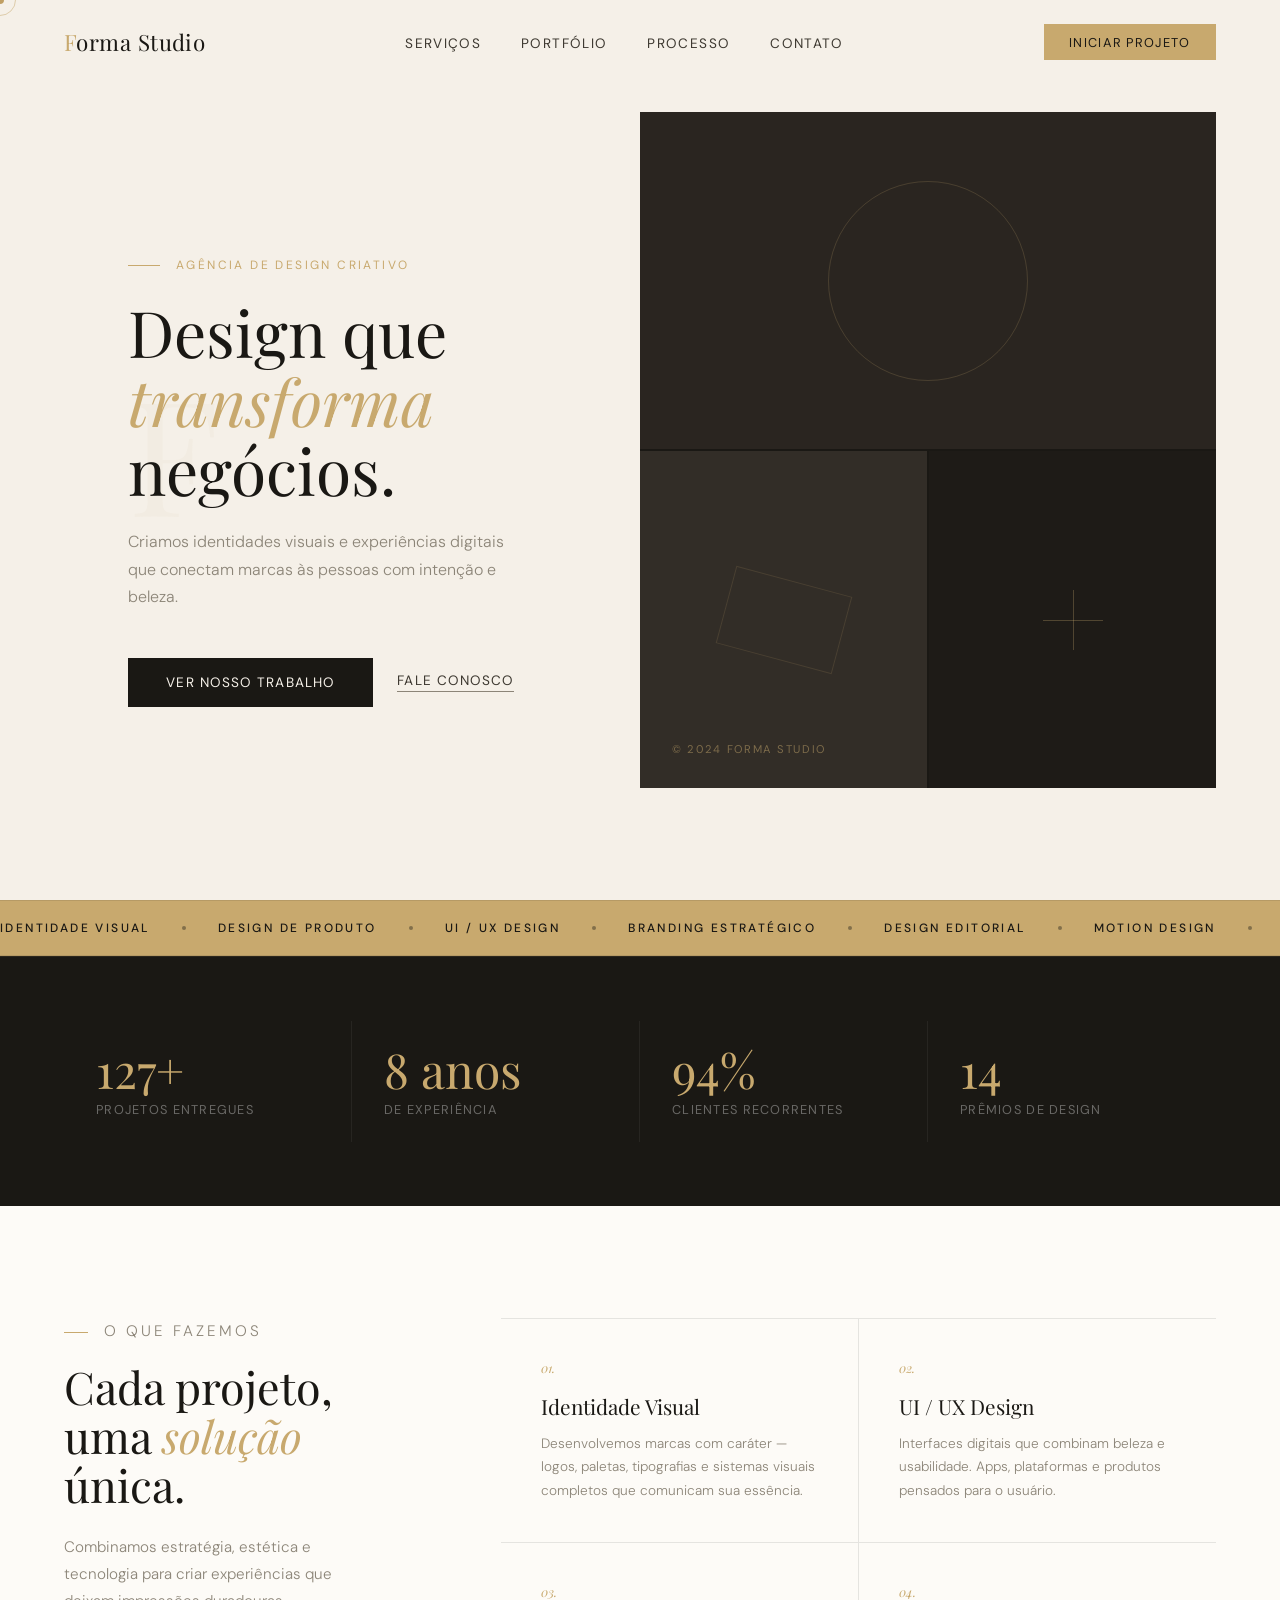
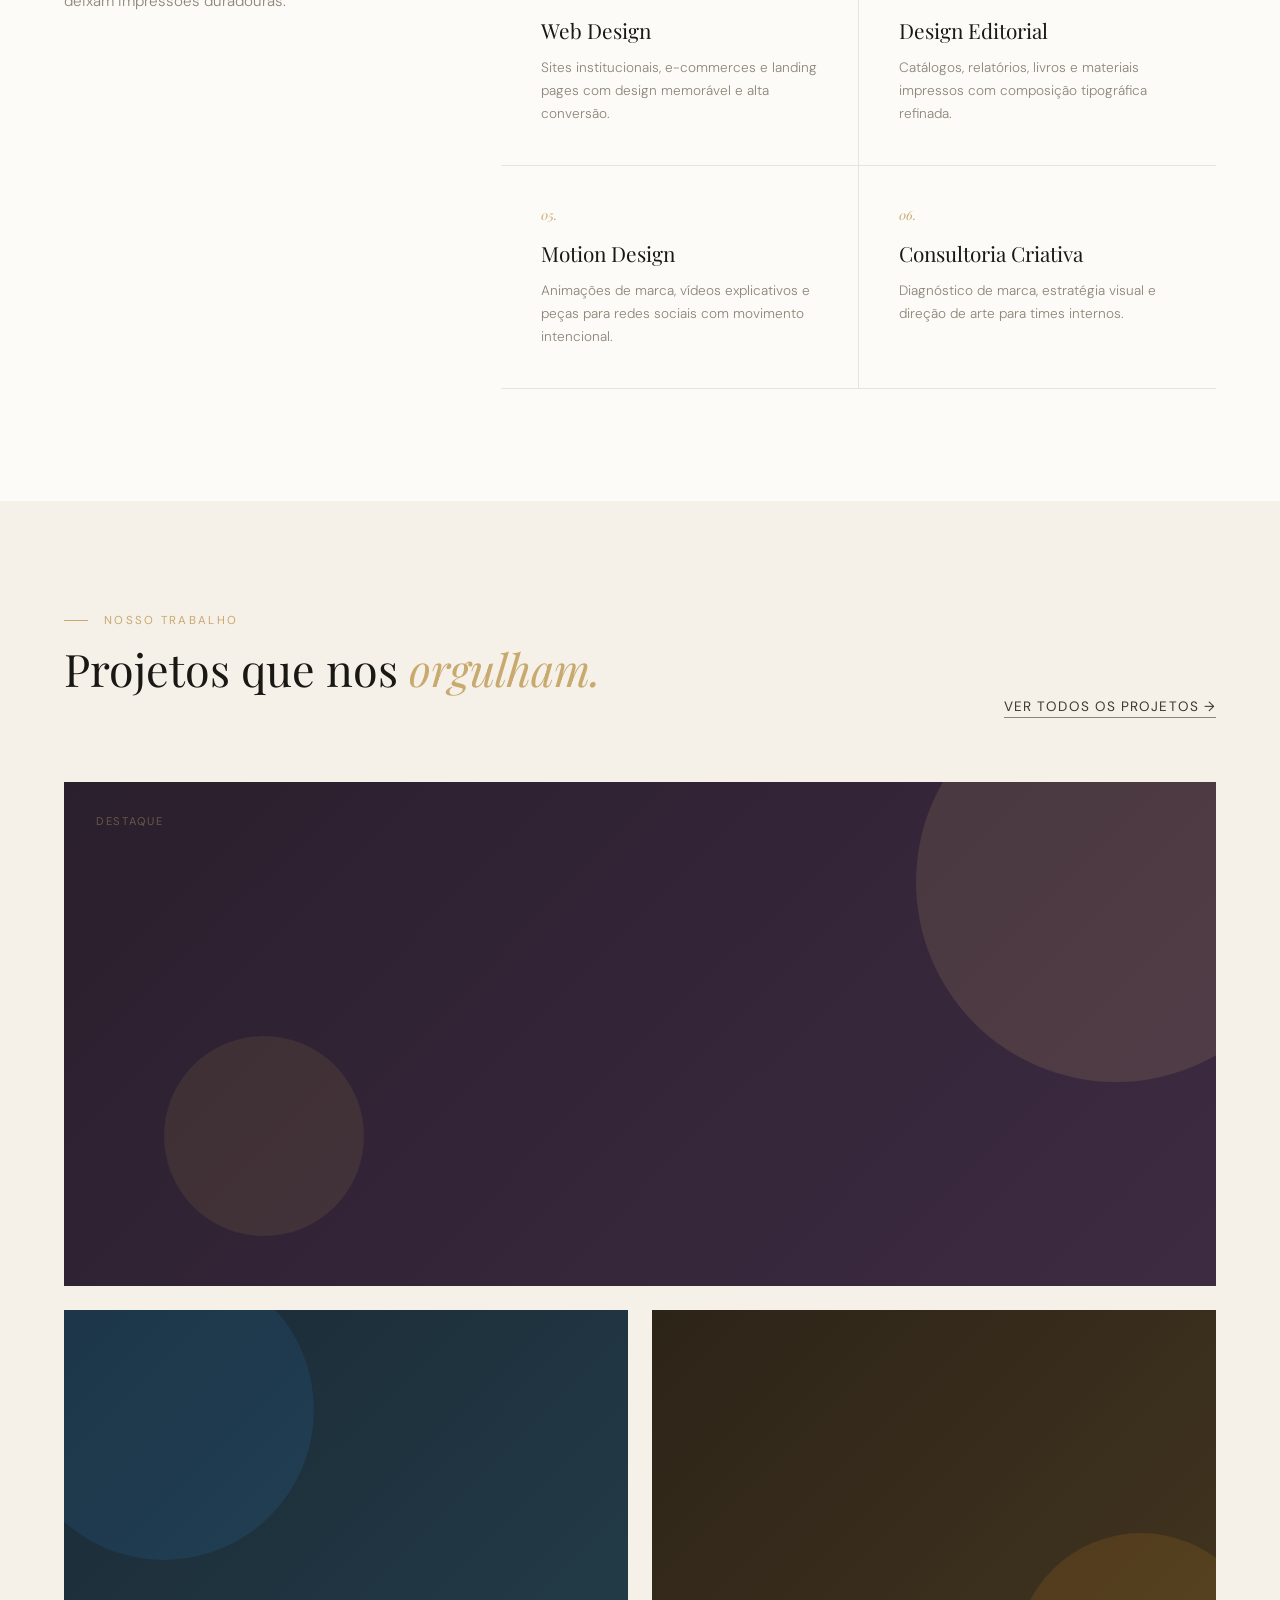
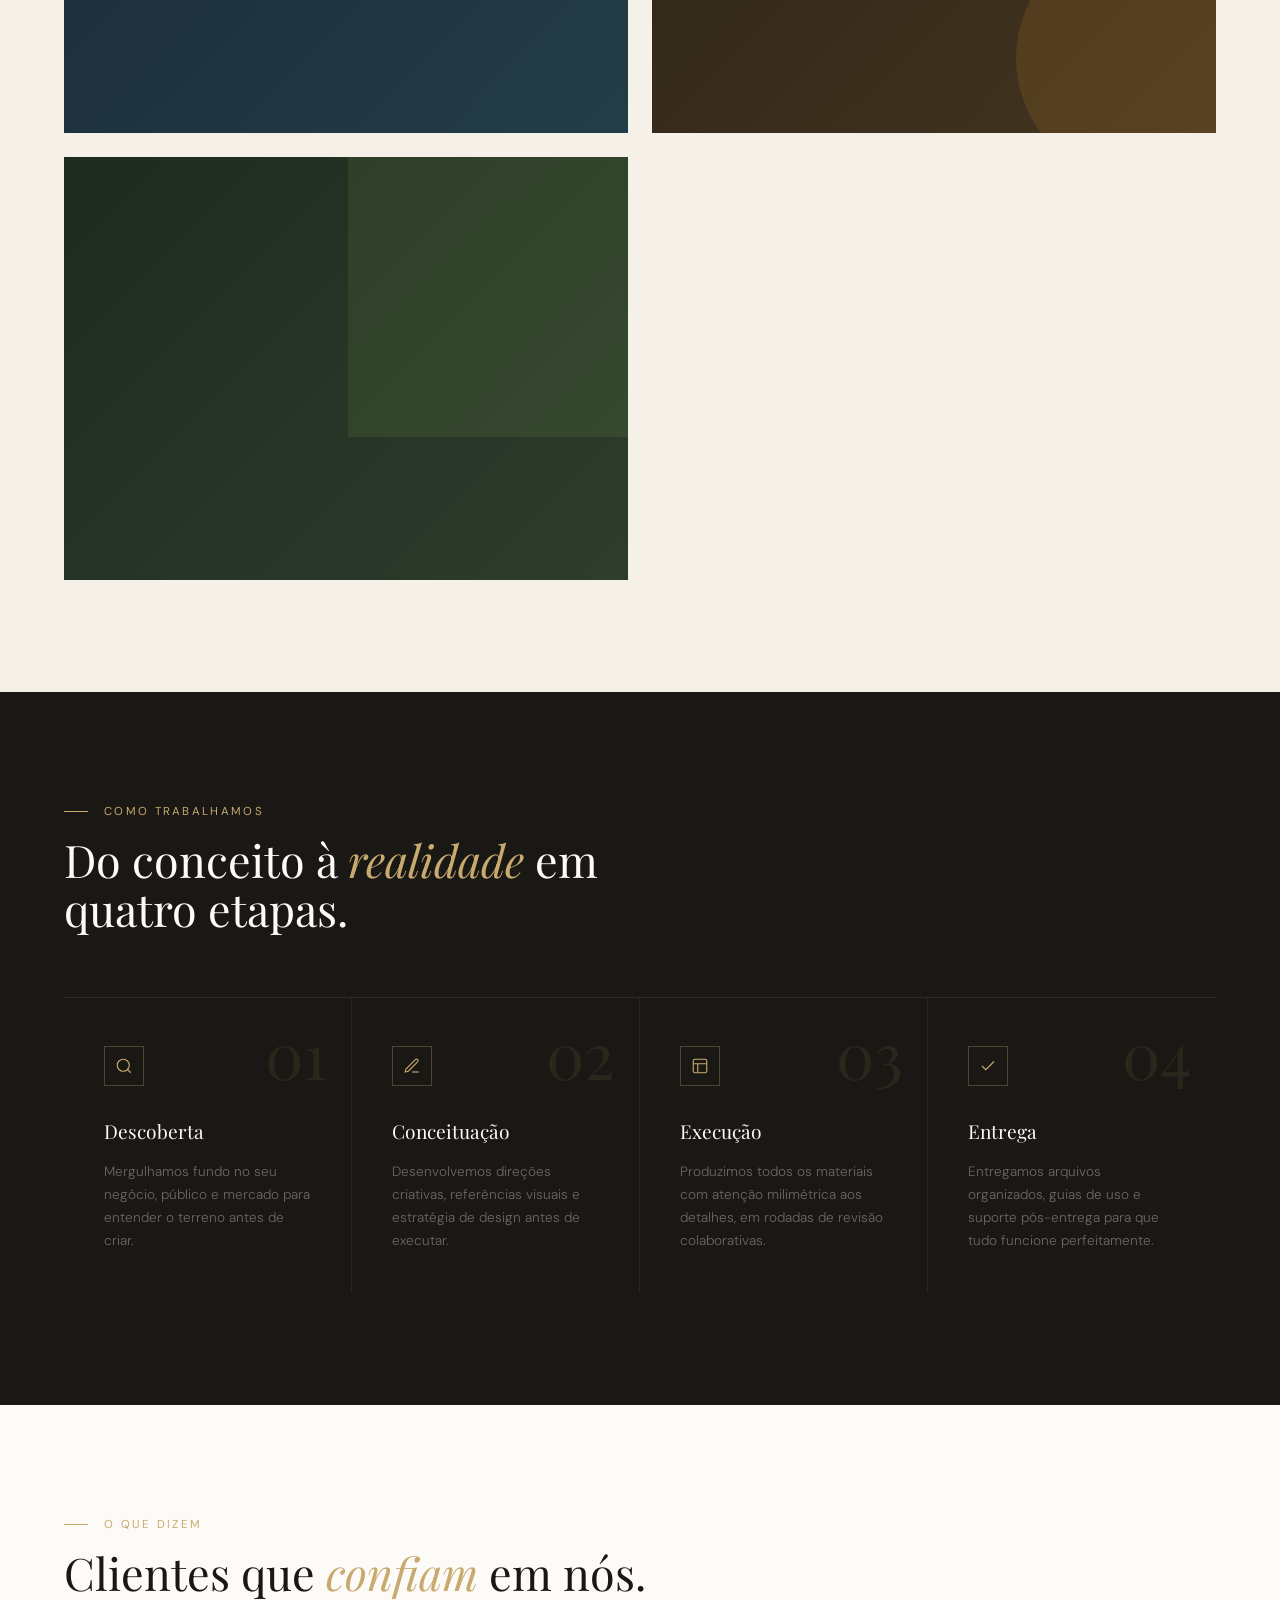
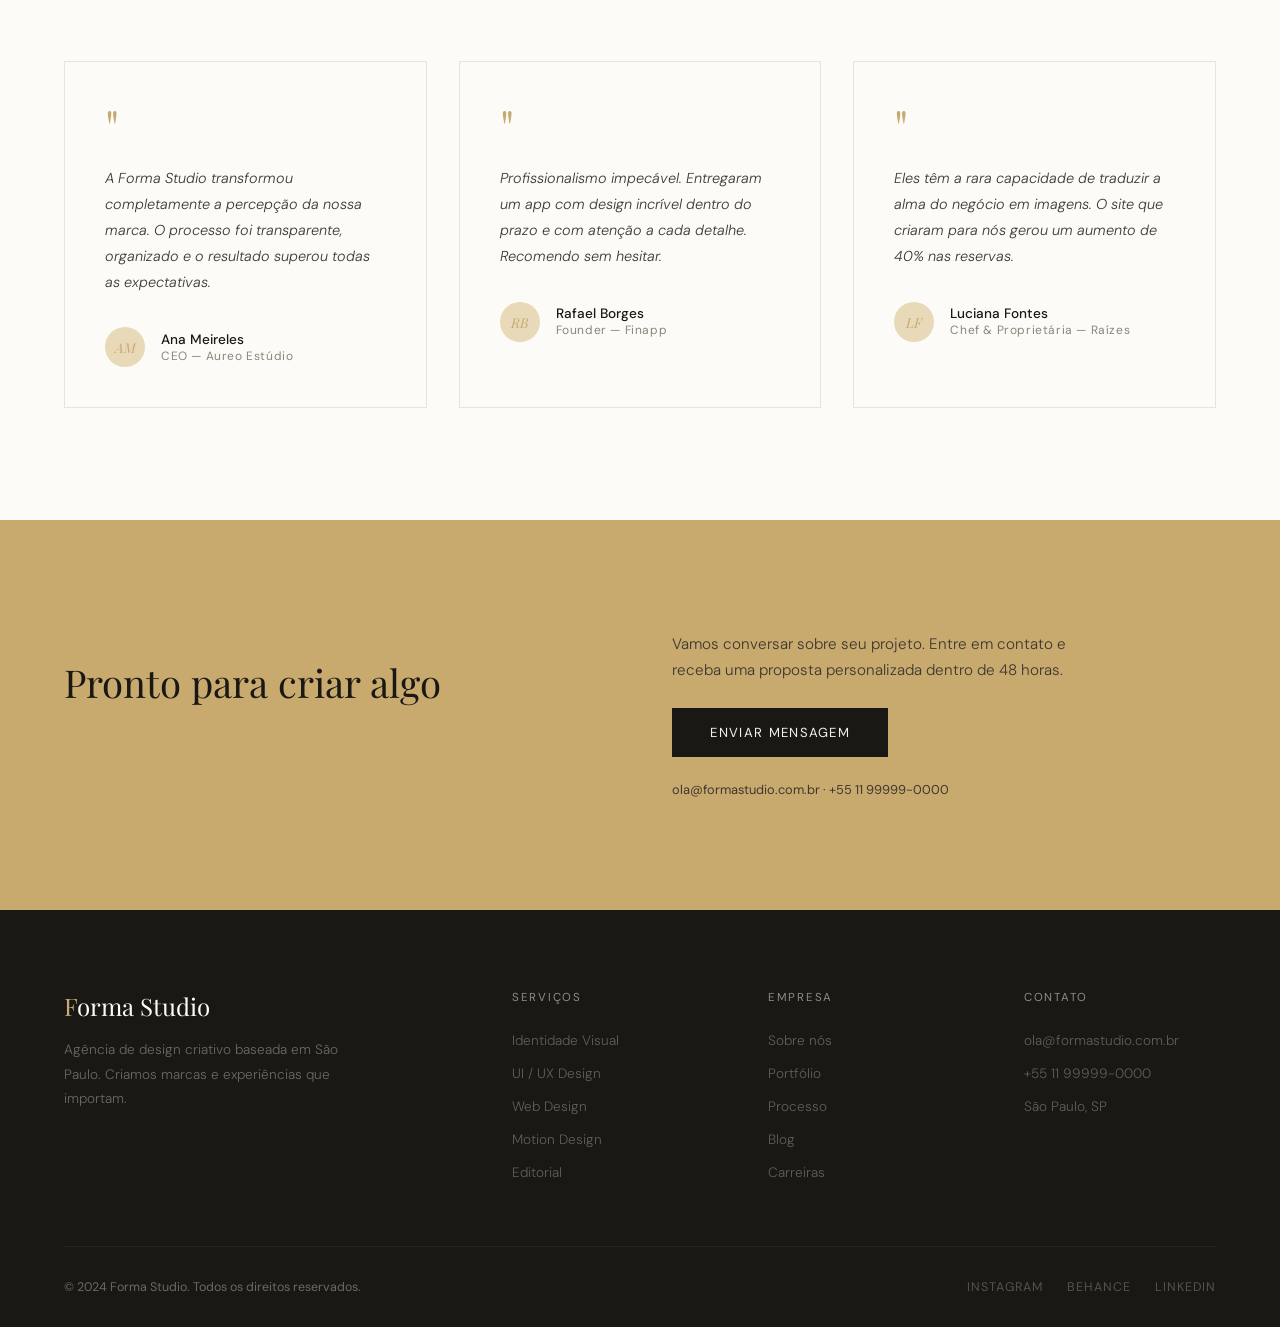
==== index.html @ 7121371d "primeira versao do site" ====
<!DOCTYPE html>
<html lang="pt-BR">
<head>
<meta charset="UTF-8">
<meta name="viewport" content="width=device-width, initial-scale=1.0">
<title>Forma Studio — Design que transforma</title>
<link rel="preconnect" href="https://fonts.googleapis.com">
<link href="https://fonts.googleapis.com/css2?family=Playfair+Display:ital,wght@0,400;0,700;1,400&family=DM+Sans:wght@300;400;500&display=swap" rel="stylesheet">
<style>
  *, *::before, *::after { box-sizing: border-box; margin: 0; padding: 0; }

  :root {
    --cream: #F5F0E8;
    --dark: #1A1814;
    --mid: #3D3830;
    --accent: #C8A96E;
    --accent-light: #E8D9B8;
    --muted: #8C8578;
    --white: #FDFBF7;
    --serif: 'Playfair Display', Georgia, serif;
    --sans: 'DM Sans', system-ui, sans-serif;
  }

  html { scroll-behavior: smooth; }

  body {
    font-family: var(--sans);
    background: var(--cream);
    color: var(--dark);
    overflow-x: hidden;
  }

  /* NAV */
  nav {
    position: fixed; top: 0; left: 0; right: 0; z-index: 100;
    display: flex; align-items: center; justify-content: space-between;
    padding: 1.5rem 4rem;
    mix-blend-mode: normal;
    transition: background 0.4s, padding 0.4s;
  }
  nav.scrolled {
    background: rgba(245, 240, 232, 0.95);
    backdrop-filter: blur(12px);
    padding: 1rem 4rem;
    border-bottom: 1px solid rgba(200, 169, 110, 0.2);
  }
  .nav-logo {
    font-family: var(--serif);
    font-size: 1.4rem;
    color: var(--dark);
    letter-spacing: 0.02em;
    text-decoration: none;
  }
  .nav-logo span { color: var(--accent); }
  .nav-links { display: flex; gap: 2.5rem; list-style: none; }
  .nav-links a {
    font-size: 0.85rem;
    letter-spacing: 0.1em;
    text-transform: uppercase;
    color: var(--mid);
    text-decoration: none;
    transition: color 0.2s;
  }
  .nav-links a:hover { color: var(--accent); }
  .nav-cta {
    font-size: 0.8rem;
    letter-spacing: 0.1em;
    text-transform: uppercase;
    color: var(--dark);
    background: var(--accent);
    padding: 0.6rem 1.6rem;
    text-decoration: none;
    transition: opacity 0.2s;
  }
  .nav-cta:hover { opacity: 0.8; }

  /* HERO */
  .hero {
    min-height: 100vh;
    display: grid;
    grid-template-columns: 1fr 1fr;
    position: relative;
    overflow: hidden;
  }
  .hero-left {
    display: flex;
    flex-direction: column;
    justify-content: center;
    padding: 8rem 4rem 4rem 4rem;
    position: relative;
  }
  .hero-eyebrow {
    font-size: 0.75rem;
    letter-spacing: 0.2em;
    text-transform: uppercase;
    color: var(--accent);
    margin-bottom: 1.5rem;
    display: flex;
    align-items: center;
    gap: 1rem;
  }
  .hero-eyebrow::before {
    content: '';
    display: block;
    width: 2rem;
    height: 1px;
    background: var(--accent);
  }
  h1 {
    font-family: var(--serif);
    font-size: clamp(3rem, 5vw, 5rem);
    line-height: 1.08;
    color: var(--dark);
    margin-bottom: 1.5rem;
    font-weight: 400;
  }
  h1 em {
    font-style: italic;
    color: var(--accent);
  }
  .hero-sub {
    font-size: 1rem;
    color: var(--muted);
    line-height: 1.7;
    max-width: 400px;
    margin-bottom: 3rem;
    font-weight: 300;
  }
  .hero-actions { display: flex; gap: 1.5rem; align-items: center; }
  .btn-primary {
    background: var(--dark);
    color: var(--cream);
    padding: 1rem 2.4rem;
    font-size: 0.85rem;
    letter-spacing: 0.08em;
    text-transform: uppercase;
    text-decoration: none;
    transition: background 0.2s;
    display: inline-block;
  }
  .btn-primary:hover { background: var(--accent); }
  .btn-ghost {
    color: var(--mid);
    font-size: 0.85rem;
    letter-spacing: 0.08em;
    text-transform: uppercase;
    text-decoration: none;
    border-bottom: 1px solid var(--muted);
    padding-bottom: 2px;
    transition: color 0.2s, border-color 0.2s;
  }
  .btn-ghost:hover { color: var(--accent); border-color: var(--accent); }

  .hero-right {
    background: var(--dark);
    position: relative;
    overflow: hidden;
  }
  .hero-image-grid {
    position: absolute; inset: 0;
    display: grid;
    grid-template-rows: 1fr 1fr;
    grid-template-columns: 1fr 1fr;
    gap: 2px;
  }
  .img-cell {
    background: var(--mid);
    position: relative;
    overflow: hidden;
  }
  .img-cell-1 { grid-column: 1 / 3; background: #2A2520; }
  .img-cell-2 { background: #322D27; }
  .img-cell-3 { background: #1E1B17; }
  .img-decor {
    position: absolute;
    inset: 0;
    display: flex;
    align-items: center;
    justify-content: center;
  }
  .circle-decor {
    width: 200px; height: 200px;
    border-radius: 50%;
    border: 1px solid rgba(200, 169, 110, 0.2);
  }
  .rect-decor {
    width: 120px; height: 80px;
    border: 1px solid rgba(200, 169, 110, 0.15);
  }
  .cross-decor {
    width: 60px; height: 60px;
    position: relative;
  }
  .cross-decor::before, .cross-decor::after {
    content: '';
    position: absolute;
    background: rgba(200, 169, 110, 0.3);
  }
  .cross-decor::before { width: 1px; height: 100%; left: 50%; }
  .cross-decor::after { width: 100%; height: 1px; top: 50%; }
  .hero-label {
    position: absolute;
    bottom: 2rem; left: 2rem;
    font-size: 0.7rem;
    letter-spacing: 0.15em;
    text-transform: uppercase;
    color: rgba(200, 169, 110, 0.5);
  }
  .hero-number {
    position: absolute;
    top: 50%;
    left: 4rem;
    transform: translateY(-50%);
    font-family: var(--serif);
    font-size: 10rem;
    color: rgba(200, 169, 110, 0.05);
    pointer-events: none;
    user-select: none;
  }

  /* STATS */
  .stats {
    background: var(--dark);
    padding: 4rem;
    display: grid;
    grid-template-columns: repeat(4, 1fr);
    border-top: 1px solid rgba(200, 169, 110, 0.1);
  }
  .stat {
    padding: 1.5rem 2rem;
    border-right: 1px solid rgba(255,255,255,0.06);
  }
  .stat:last-child { border-right: none; }
  .stat-num {
    font-family: var(--serif);
    font-size: 3rem;
    color: var(--accent);
    font-weight: 400;
    line-height: 1;
    margin-bottom: 0.5rem;
  }
  .stat-label {
    font-size: 0.8rem;
    letter-spacing: 0.1em;
    text-transform: uppercase;
    color: rgba(255,255,255,0.35);
  }

  /* SECTION COMMON */
  section { padding: 7rem 4rem; }
  .section-tag {
    font-size: 0.72rem;
    letter-spacing: 0.2em;
    text-transform: uppercase;
    color: var(--accent);
    margin-bottom: 1rem;
    display: flex;
    align-items: center;
    gap: 1rem;
  }
  .section-tag::before {
    content: '';
    display: block;
    width: 1.5rem;
    height: 1px;
    background: var(--accent);
  }
  h2 {
    font-family: var(--serif);
    font-size: clamp(2.2rem, 3.5vw, 3.5rem);
    line-height: 1.1;
    font-weight: 400;
    color: var(--dark);
    margin-bottom: 1.5rem;
  }
  h2 em { font-style: italic; color: var(--accent); }

  /* SERVICES */
  .services { background: var(--white); }
  .services-layout {
    display: grid;
    grid-template-columns: 1fr 2fr;
    gap: 5rem;
    align-items: start;
  }
  .services-intro p {
    color: var(--muted);
    font-size: 0.95rem;
    line-height: 1.8;
    font-weight: 300;
    max-width: 320px;
  }
  .services-grid {
    display: grid;
    grid-template-columns: 1fr 1fr;
    gap: 0;
  }
  .service-item {
    padding: 2.5rem;
    border-top: 1px solid rgba(26,24,20,0.1);
    border-right: 1px solid rgba(26,24,20,0.1);
    transition: background 0.3s;
    cursor: default;
  }
  .service-item:nth-child(even) { border-right: none; }
  .service-item:nth-last-child(-n+2) { border-bottom: 1px solid rgba(26,24,20,0.1); }
  .service-item:hover { background: var(--cream); }
  .service-num {
    font-family: var(--serif);
    font-size: 0.8rem;
    color: var(--accent);
    margin-bottom: 1rem;
    font-style: italic;
  }
  .service-name {
    font-family: var(--serif);
    font-size: 1.3rem;
    color: var(--dark);
    margin-bottom: 0.75rem;
    font-weight: 400;
  }
  .service-desc {
    font-size: 0.85rem;
    color: var(--muted);
    line-height: 1.7;
    font-weight: 300;
  }

  /* PORTFOLIO */
  .portfolio { background: var(--cream); }
  .portfolio-header {
    display: flex;
    align-items: flex-end;
    justify-content: space-between;
    margin-bottom: 4rem;
  }
  .portfolio-grid {
    display: grid;
    grid-template-columns: 1fr 1fr;
    gap: 1.5rem;
  }
  .project-card {
    background: var(--dark);
    aspect-ratio: 4/3;
    position: relative;
    overflow: hidden;
    cursor: pointer;
  }
  .project-card:first-child {
    grid-column: 1 / 3;
    aspect-ratio: 16/7;
  }
  .project-bg {
    position: absolute; inset: 0;
    transition: transform 0.6s ease;
  }
  .project-card:hover .project-bg { transform: scale(1.04); }
  .bg-1 { background: linear-gradient(135deg, #2A1F2D, #3D2B42); }
  .bg-2 { background: linear-gradient(135deg, #1A2A35, #243D4A); }
  .bg-3 { background: linear-gradient(135deg, #2D2418, #433520); }
  .bg-4 { background: linear-gradient(135deg, #1F2A1F, #2E3D2E); }

  .bg-shape {
    position: absolute;
    border-radius: 50%;
    opacity: 0.15;
  }
  .project-info {
    position: absolute;
    bottom: 0; left: 0; right: 0;
    padding: 2rem;
    background: linear-gradient(transparent, rgba(0,0,0,0.7));
    transform: translateY(20px);
    opacity: 0;
    transition: transform 0.4s, opacity 0.4s;
  }
  .project-card:hover .project-info {
    transform: translateY(0);
    opacity: 1;
  }
  .project-cat {
    font-size: 0.7rem;
    letter-spacing: 0.15em;
    text-transform: uppercase;
    color: var(--accent);
    margin-bottom: 0.4rem;
  }
  .project-title {
    font-family: var(--serif);
    font-size: 1.4rem;
    color: var(--white);
    font-weight: 400;
  }
  .project-always-visible {
    position: absolute;
    top: 2rem; left: 2rem;
    font-size: 0.7rem;
    letter-spacing: 0.15em;
    text-transform: uppercase;
    color: rgba(200, 169, 110, 0.4);
  }

  /* PROCESS */
  .process { background: var(--dark); }
  .process h2 { color: var(--white); }
  .process-steps {
    display: grid;
    grid-template-columns: repeat(4, 1fr);
    gap: 0;
    margin-top: 4rem;
    border-top: 1px solid rgba(255,255,255,0.08);
  }
  .step {
    padding: 3rem 2.5rem 2.5rem;
    border-right: 1px solid rgba(255,255,255,0.06);
    position: relative;
  }
  .step:last-child { border-right: none; }
  .step-num {
    font-family: var(--serif);
    font-size: 4rem;
    color: rgba(200, 169, 110, 0.1);
    position: absolute;
    top: 1.5rem; right: 1.5rem;
    line-height: 1;
  }
  .step-title {
    font-family: var(--serif);
    font-size: 1.2rem;
    color: var(--white);
    margin-bottom: 1rem;
    font-weight: 400;
  }
  .step-desc {
    font-size: 0.85rem;
    color: rgba(255,255,255,0.35);
    line-height: 1.7;
    font-weight: 300;
  }
  .step-icon {
    width: 40px;
    height: 40px;
    border: 1px solid rgba(200, 169, 110, 0.3);
    margin-bottom: 2rem;
    display: flex;
    align-items: center;
    justify-content: center;
  }
  .step-icon svg { width: 18px; height: 18px; stroke: var(--accent); fill: none; stroke-width: 1.5; }

  /* TESTIMONIALS */
  .testimonials { background: var(--white); }
  .testimonials-grid {
    display: grid;
    grid-template-columns: repeat(3, 1fr);
    gap: 2rem;
    margin-top: 4rem;
  }
  .testimonial {
    padding: 2.5rem;
    border: 1px solid rgba(26,24,20,0.1);
    position: relative;
  }
  .testimonial-quote {
    font-family: var(--serif);
    font-size: 3rem;
    color: var(--accent);
    line-height: 1;
    margin-bottom: 1rem;
  }
  .testimonial-text {
    font-size: 0.9rem;
    color: var(--mid);
    line-height: 1.8;
    font-weight: 300;
    margin-bottom: 2rem;
    font-style: italic;
  }
  .testimonial-author {
    display: flex;
    align-items: center;
    gap: 1rem;
  }
  .author-avatar {
    width: 40px;
    height: 40px;
    border-radius: 50%;
    background: var(--accent-light);
    display: flex;
    align-items: center;
    justify-content: center;
    font-family: var(--serif);
    font-size: 0.85rem;
    color: var(--accent);
    font-style: italic;
  }
  .author-name {
    font-size: 0.85rem;
    font-weight: 500;
    color: var(--dark);
  }
  .author-role {
    font-size: 0.75rem;
    color: var(--muted);
    letter-spacing: 0.05em;
  }

  /* CTA */
  .cta-section {
    background: var(--accent);
    padding: 7rem 4rem;
    display: grid;
    grid-template-columns: 1fr 1fr;
    align-items: center;
    gap: 4rem;
  }
  .cta-section h2 {
    color: var(--dark);
    font-size: clamp(2rem, 3vw, 3rem);
  }
  .cta-right { display: flex; flex-direction: column; align-items: flex-start; gap: 1.5rem; }
  .cta-right p {
    font-size: 0.95rem;
    color: var(--mid);
    line-height: 1.7;
    font-weight: 300;
    max-width: 420px;
  }
  .btn-dark {
    background: var(--dark);
    color: var(--cream);
    padding: 1rem 2.4rem;
    font-size: 0.82rem;
    letter-spacing: 0.1em;
    text-transform: uppercase;
    text-decoration: none;
    transition: opacity 0.2s;
  }
  .btn-dark:hover { opacity: 0.8; }

  /* FOOTER */
  footer {
    background: var(--dark);
    padding: 5rem 4rem 2rem;
    color: rgba(255,255,255,0.35);
  }
  .footer-top {
    display: grid;
    grid-template-columns: 2fr 1fr 1fr 1fr;
    gap: 4rem;
    padding-bottom: 4rem;
    border-bottom: 1px solid rgba(255,255,255,0.06);
    margin-bottom: 2rem;
  }
  .footer-brand-name {
    font-family: var(--serif);
    font-size: 1.5rem;
    color: var(--white);
    margin-bottom: 1rem;
  }
  .footer-brand-name span { color: var(--accent); }
  .footer-desc {
    font-size: 0.85rem;
    line-height: 1.8;
    font-weight: 300;
    max-width: 300px;
  }
  .footer-col h4 {
    font-size: 0.72rem;
    letter-spacing: 0.15em;
    text-transform: uppercase;
    color: rgba(255,255,255,0.5);
    margin-bottom: 1.5rem;
    font-weight: 400;
  }
  .footer-col ul { list-style: none; display: flex; flex-direction: column; gap: 0.75rem; }
  .footer-col ul a {
    font-size: 0.85rem;
    color: rgba(255,255,255,0.3);
    text-decoration: none;
    transition: color 0.2s;
    font-weight: 300;
  }
  .footer-col ul a:hover { color: var(--accent); }
  .footer-bottom {
    display: flex;
    justify-content: space-between;
    align-items: center;
    font-size: 0.78rem;
  }
  .footer-socials { display: flex; gap: 1.5rem; }
  .footer-socials a {
    font-size: 0.78rem;
    color: rgba(255,255,255,0.25);
    text-decoration: none;
    letter-spacing: 0.08em;
    text-transform: uppercase;
    transition: color 0.2s;
  }
  .footer-socials a:hover { color: var(--accent); }

  /* ANIMATIONS */
  @keyframes fadeUp {
    from { opacity: 0; transform: translateY(30px); }
    to { opacity: 1; transform: translateY(0); }
  }
  .fade-up { opacity: 0; animation: fadeUp 0.8s ease forwards; }
  .delay-1 { animation-delay: 0.15s; }
  .delay-2 { animation-delay: 0.3s; }
  .delay-3 { animation-delay: 0.45s; }
  .delay-4 { animation-delay: 0.6s; }

  .reveal {
    opacity: 0;
    transform: translateY(20px);
    transition: opacity 0.6s ease, transform 0.6s ease;
  }
  .reveal.visible { opacity: 1; transform: translateY(0); }

  /* CURSOR */
  .cursor {
    position: fixed;
    width: 8px; height: 8px;
    background: var(--accent);
    border-radius: 50%;
    pointer-events: none;
    z-index: 9999;
    transition: transform 0.2s;
    mix-blend-mode: multiply;
  }
  .cursor-ring {
    position: fixed;
    width: 32px; height: 32px;
    border: 1px solid var(--accent);
    border-radius: 50%;
    pointer-events: none;
    z-index: 9998;
    transition: transform 0.15s, width 0.3s, height 0.3s, opacity 0.3s;
    opacity: 0.5;
  }

  /* HORIZONTAL MARQUEE */
  .marquee-wrap {
    overflow: hidden;
    background: var(--accent);
    padding: 1.2rem 0;
    border-top: 1px solid rgba(26,24,20,0.1);
    border-bottom: 1px solid rgba(26,24,20,0.1);
  }
  .marquee-track {
    display: flex;
    white-space: nowrap;
    animation: marquee 18s linear infinite;
  }
  .marquee-item {
    display: inline-flex;
    align-items: center;
    gap: 2rem;
    padding-right: 2rem;
    font-size: 0.75rem;
    letter-spacing: 0.2em;
    text-transform: uppercase;
    color: var(--dark);
    font-weight: 500;
  }
  .marquee-dot {
    width: 4px; height: 4px;
    border-radius: 50%;
    background: var(--dark);
    opacity: 0.4;
    flex-shrink: 0;
  }
  @keyframes marquee {
    from { transform: translateX(0); }
    to { transform: translateX(-50%); }
  }

  /* MOBILE */
  @media (max-width: 900px) {
    nav { padding: 1.2rem 2rem; }
    nav.scrolled { padding: 0.8rem 2rem; }
    .nav-links, .nav-cta { display: none; }
    .hero { grid-template-columns: 1fr; min-height: auto; }
    .hero-left { padding: 8rem 2rem 3rem; }
    .hero-right { height: 40vw; min-height: 200px; }
    .hero-number { display: none; }
    .stats { grid-template-columns: 1fr 1fr; padding: 2rem; }
    .stat { border-right: none; border-bottom: 1px solid rgba(255,255,255,0.06); padding: 1.5rem 1rem; }
    section { padding: 4rem 2rem; }
    .services-layout { grid-template-columns: 1fr; gap: 2rem; }
    .services-grid { grid-template-columns: 1fr; }
    .service-item { border-right: none !important; }
    .portfolio-grid { grid-template-columns: 1fr; }
    .project-card:first-child { grid-column: auto; aspect-ratio: 4/3; }
    .process-steps { grid-template-columns: 1fr; }
    .step { border-right: none; border-bottom: 1px solid rgba(255,255,255,0.06); }
    .testimonials-grid { grid-template-columns: 1fr; }
    .cta-section { grid-template-columns: 1fr; }
    .footer-top { grid-template-columns: 1fr 1fr; }
    .footer-bottom { flex-direction: column; gap: 1rem; text-align: center; }
    .portfolio-header { flex-direction: column; align-items: flex-start; gap: 1rem; }
  }
</style>
</head>
<body>

<div class="cursor" id="cursor"></div>
<div class="cursor-ring" id="cursorRing"></div>

<!-- NAV -->
<nav id="navbar">
  <a class="nav-logo" href="#"><span>F</span>orma Studio</a>
  <ul class="nav-links">
    <li><a href="#servicos">Serviços</a></li>
    <li><a href="#portfolio">Portfólio</a></li>
    <li><a href="#processo">Processo</a></li>
    <li><a href="#contato">Contato</a></li>
  </ul>
  <a href="#contato" class="nav-cta">Iniciar projeto</a>
</nav>

<!-- HERO -->
<section class="hero">
  <div class="hero-left">
    <div class="hero-number">F</div>
    <p class="hero-eyebrow fade-up">Agência de Design Criativo</p>
    <h1 class="fade-up delay-1">Design que<br><em>transforma</em><br>negócios.</h1>
    <p class="hero-sub fade-up delay-2">Criamos identidades visuais e experiências digitais que conectam marcas às pessoas com intenção e beleza.</p>
    <div class="hero-actions fade-up delay-3">
      <a href="#portfolio" class="btn-primary">Ver nosso trabalho</a>
      <a href="#contato" class="btn-ghost">Fale conosco</a>
    </div>
  </div>
  <div class="hero-right">
    <div class="hero-image-grid">
      <div class="img-cell img-cell-1">
        <div class="img-decor">
          <div class="circle-decor"></div>
        </div>
      </div>
      <div class="img-cell img-cell-2">
        <div class="img-decor">
          <div class="rect-decor" style="transform: rotate(15deg);"></div>
        </div>
      </div>
      <div class="img-cell img-cell-3">
        <div class="img-decor">
          <div class="cross-decor"></div>
        </div>
      </div>
    </div>
    <span class="hero-label">© 2024 Forma Studio</span>
  </div>
</section>

<!-- MARQUEE -->
<div class="marquee-wrap">
  <div class="marquee-track">
    <span class="marquee-item">Identidade Visual<span class="marquee-dot"></span></span>
    <span class="marquee-item">Design de Produto<span class="marquee-dot"></span></span>
    <span class="marquee-item">UI / UX Design<span class="marquee-dot"></span></span>
    <span class="marquee-item">Branding Estratégico<span class="marquee-dot"></span></span>
    <span class="marquee-item">Design Editorial<span class="marquee-dot"></span></span>
    <span class="marquee-item">Motion Design<span class="marquee-dot"></span></span>
    <span class="marquee-item">Identidade Visual<span class="marquee-dot"></span></span>
    <span class="marquee-item">Design de Produto<span class="marquee-dot"></span></span>
    <span class="marquee-item">UI / UX Design<span class="marquee-dot"></span></span>
    <span class="marquee-item">Branding Estratégico<span class="marquee-dot"></span></span>
    <span class="marquee-item">Design Editorial<span class="marquee-dot"></span></span>
    <span class="marquee-item">Motion Design<span class="marquee-dot"></span></span>
  </div>
</div>

<!-- STATS -->
<div class="stats">
  <div class="stat reveal">
    <div class="stat-num">127+</div>
    <div class="stat-label">Projetos entregues</div>
  </div>
  <div class="stat reveal">
    <div class="stat-num">8 anos</div>
    <div class="stat-label">De experiência</div>
  </div>
  <div class="stat reveal">
    <div class="stat-num">94%</div>
    <div class="stat-label">Clientes recorrentes</div>
  </div>
  <div class="stat reveal">
    <div class="stat-num">14</div>
    <div class="stat-label">Prêmios de design</div>
  </div>
</div>

<!-- SERVICES -->
<section class="services" id="servicos">
  <div class="services-layout">
    <div class="services-intro">
      <p class="section-tag reveal">O que fazemos</p>
      <h2 class="reveal">Cada projeto, uma <em>solução</em> única.</h2>
      <p class="reveal" style="margin-top:1rem;">Combinamos estratégia, estética e tecnologia para criar experiências que deixam impressões duradouras.</p>
    </div>
    <div class="services-grid">
      <div class="service-item reveal">
        <div class="service-num">01.</div>
        <div class="service-name">Identidade Visual</div>
        <div class="service-desc">Desenvolvemos marcas com caráter — logos, paletas, tipografias e sistemas visuais completos que comunicam sua essência.</div>
      </div>
      <div class="service-item reveal">
        <div class="service-num">02.</div>
        <div class="service-name">UI / UX Design</div>
        <div class="service-desc">Interfaces digitais que combinam beleza e usabilidade. Apps, plataformas e produtos pensados para o usuário.</div>
      </div>
      <div class="service-item reveal">
        <div class="service-num">03.</div>
        <div class="service-name">Web Design</div>
        <div class="service-desc">Sites institucionais, e-commerces e landing pages com design memorável e alta conversão.</div>
      </div>
      <div class="service-item reveal">
        <div class="service-num">04.</div>
        <div class="service-name">Design Editorial</div>
        <div class="service-desc">Catálogos, relatórios, livros e materiais impressos com composição tipográfica refinada.</div>
      </div>
      <div class="service-item reveal">
        <div class="service-num">05.</div>
        <div class="service-name">Motion Design</div>
        <div class="service-desc">Animações de marca, vídeos explicativos e peças para redes sociais com movimento intencional.</div>
      </div>
      <div class="service-item reveal">
        <div class="service-num">06.</div>
        <div class="service-name">Consultoria Criativa</div>
        <div class="service-desc">Diagnóstico de marca, estratégia visual e direção de arte para times internos.</div>
      </div>
    </div>
  </div>
</section>

<!-- PORTFOLIO -->
<section class="portfolio" id="portfolio">
  <div class="portfolio-header">
    <div>
      <p class="section-tag reveal">Nosso trabalho</p>
      <h2 class="reveal">Projetos que nos <em>orgulham.</em></h2>
    </div>
    <a href="#contato" class="btn-ghost reveal">Ver todos os projetos →</a>
  </div>
  <div class="portfolio-grid">
    <div class="project-card reveal">
      <div class="project-bg bg-1">
        <div class="bg-shape" style="width:400px;height:400px;background:#C8A96E;top:-100px;right:-100px;"></div>
        <div class="bg-shape" style="width:200px;height:200px;background:#9B7D4A;bottom:50px;left:100px;"></div>
      </div>
      <span class="project-always-visible">Destaque</span>
      <div class="project-info">
        <div class="project-cat">Identidade Visual</div>
        <div class="project-title">Aureo Estúdio de Arte</div>
      </div>
    </div>
    <div class="project-card reveal">
      <div class="project-bg bg-2">
        <div class="bg-shape" style="width:300px;height:300px;background:#378ADD;top:-50px;left:-50px;opacity:0.12;"></div>
      </div>
      <div class="project-info">
        <div class="project-cat">UI / UX Design</div>
        <div class="project-title">Finapp — Finanças Pessoais</div>
      </div>
    </div>
    <div class="project-card reveal">
      <div class="project-bg bg-3">
        <div class="bg-shape" style="width:250px;height:250px;background:#EF9F27;bottom:-50px;right:-50px;opacity:0.12;"></div>
      </div>
      <div class="project-info">
        <div class="project-cat">Web Design</div>
        <div class="project-title">Raízes — Gastronomia Autoral</div>
      </div>
    </div>
    <div class="project-card reveal">
      <div class="project-bg bg-4">
        <div class="bg-shape" style="width:280px;height:280px;background:#97C459;top:0;right:0;opacity:0.1;border-radius: 0;"></div>
      </div>
      <div class="project-info">
        <div class="project-cat">Branding + Embalagem</div>
        <div class="project-title">Serra Verde — Cosméticos</div>
      </div>
    </div>
  </div>
</section>

<!-- PROCESS -->
<section class="process" id="processo">
  <div style="max-width: 600px;">
    <p class="section-tag" style="color: var(--accent);">Como trabalhamos</p>
    <h2>Do conceito à <em>realidade</em> em quatro etapas.</h2>
  </div>
  <div class="process-steps">
    <div class="step reveal">
      <div class="step-num">01</div>
      <div class="step-icon">
        <svg viewBox="0 0 24 24"><circle cx="11" cy="11" r="8"/><path d="m21 21-4.35-4.35"/></svg>
      </div>
      <div class="step-title">Descoberta</div>
      <div class="step-desc">Mergulhamos fundo no seu negócio, público e mercado para entender o terreno antes de criar.</div>
    </div>
    <div class="step reveal">
      <div class="step-num">02</div>
      <div class="step-icon">
        <svg viewBox="0 0 24 24"><path d="M12 20h9"/><path d="M16.5 3.5a2.121 2.121 0 0 1 3 3L7 19l-4 1 1-4L16.5 3.5z"/></svg>
      </div>
      <div class="step-title">Conceituação</div>
      <div class="step-desc">Desenvolvemos direções criativas, referências visuais e estratégia de design antes de executar.</div>
    </div>
    <div class="step reveal">
      <div class="step-num">03</div>
      <div class="step-icon">
        <svg viewBox="0 0 24 24"><rect x="3" y="3" width="18" height="18" rx="2"/><path d="M3 9h18M9 21V9"/></svg>
      </div>
      <div class="step-title">Execução</div>
      <div class="step-desc">Produzimos todos os materiais com atenção milimétrica aos detalhes, em rodadas de revisão colaborativas.</div>
    </div>
    <div class="step reveal">
      <div class="step-num">04</div>
      <div class="step-icon">
        <svg viewBox="0 0 24 24"><polyline points="20 6 9 17 4 12"/></svg>
      </div>
      <div class="step-title">Entrega</div>
      <div class="step-desc">Entregamos arquivos organizados, guias de uso e suporte pós-entrega para que tudo funcione perfeitamente.</div>
    </div>
  </div>
</section>

<!-- TESTIMONIALS -->
<section class="testimonials">
  <p class="section-tag reveal">O que dizem</p>
  <h2 class="reveal">Clientes que <em>confiam</em> em nós.</h2>
  <div class="testimonials-grid">
    <div class="testimonial reveal">
      <div class="testimonial-quote">"</div>
      <p class="testimonial-text">A Forma Studio transformou completamente a percepção da nossa marca. O processo foi transparente, organizado e o resultado superou todas as expectativas.</p>
      <div class="testimonial-author">
        <div class="author-avatar">AM</div>
        <div>
          <div class="author-name">Ana Meireles</div>
          <div class="author-role">CEO — Aureo Estúdio</div>
        </div>
      </div>
    </div>
    <div class="testimonial reveal">
      <div class="testimonial-quote">"</div>
      <p class="testimonial-text">Profissionalismo impecável. Entregaram um app com design incrível dentro do prazo e com atenção a cada detalhe. Recomendo sem hesitar.</p>
      <div class="testimonial-author">
        <div class="author-avatar">RB</div>
        <div>
          <div class="author-name">Rafael Borges</div>
          <div class="author-role">Founder — Finapp</div>
        </div>
      </div>
    </div>
    <div class="testimonial reveal">
      <div class="testimonial-quote">"</div>
      <p class="testimonial-text">Eles têm a rara capacidade de traduzir a alma do negócio em imagens. O site que criaram para nós gerou um aumento de 40% nas reservas.</p>
      <div class="testimonial-author">
        <div class="author-avatar">LF</div>
        <div>
          <div class="author-name">Luciana Fontes</div>
          <div class="author-role">Chef & Proprietária — Raízes</div>
        </div>
      </div>
    </div>
  </div>
</section>

<!-- CTA -->
<div class="cta-section" id="contato">
  <div>
    <h2>Pronto para criar algo <em>extraordinário?</em></h2>
  </div>
  <div class="cta-right">
    <p>Vamos conversar sobre seu projeto. Entre em contato e receba uma proposta personalizada dentro de 48 horas.</p>
    <a href="mailto:ola@formastudio.com.br" class="btn-dark">Enviar mensagem</a>
    <span style="font-size: 0.8rem; color: var(--mid);">ola@formastudio.com.br · +55 11 99999-0000</span>
  </div>
</div>

<!-- FOOTER -->
<footer>
  <div class="footer-top">
    <div>
      <div class="footer-brand-name"><span>F</span>orma Studio</div>
      <p class="footer-desc">Agência de design criativo baseada em São Paulo. Criamos marcas e experiências que importam.</p>
    </div>
    <div class="footer-col">
      <h4>Serviços</h4>
      <ul>
        <li><a href="#">Identidade Visual</a></li>
        <li><a href="#">UI / UX Design</a></li>
        <li><a href="#">Web Design</a></li>
        <li><a href="#">Motion Design</a></li>
        <li><a href="#">Editorial</a></li>
      </ul>
    </div>
    <div class="footer-col">
      <h4>Empresa</h4>
      <ul>
        <li><a href="#">Sobre nós</a></li>
        <li><a href="#">Portfólio</a></li>
        <li><a href="#">Processo</a></li>
        <li><a href="#">Blog</a></li>
        <li><a href="#">Carreiras</a></li>
      </ul>
    </div>
    <div class="footer-col">
      <h4>Contato</h4>
      <ul>
        <li><a href="#">ola@formastudio.com.br</a></li>
        <li><a href="#">+55 11 99999-0000</a></li>
        <li><a href="#">São Paulo, SP</a></li>
      </ul>
    </div>
  </div>
  <div class="footer-bottom">
    <span>© 2024 Forma Studio. Todos os direitos reservados.</span>
    <div class="footer-socials">
      <a href="#">Instagram</a>
      <a href="#">Behance</a>
      <a href="#">LinkedIn</a>
    </div>
  </div>
</footer>

<script>
  // Nav scroll
  const navbar = document.getElementById('navbar');
  window.addEventListener('scroll', () => {
    navbar.classList.toggle('scrolled', window.scrollY > 60);
  });

  // Reveal on scroll
  const reveals = document.querySelectorAll('.reveal');
  const obs = new IntersectionObserver((entries) => {
    entries.forEach((e, i) => {
      if (e.isIntersecting) {
        e.target.style.transitionDelay = (i % 4) * 0.1 + 's';
        e.target.classList.add('visible');
      }
    });
  }, { threshold: 0.1 });
  reveals.forEach(r => obs.observe(r));

  // Custom cursor
  const cursor = document.getElementById('cursor');
  const ring = document.getElementById('cursorRing');
  let mx = 0, my = 0, rx = 0, ry = 0;
  document.addEventListener('mousemove', e => { mx = e.clientX; my = e.clientY; });
  function animCursor() {
    cursor.style.left = mx - 4 + 'px';
    cursor.style.top = my - 4 + 'px';
    rx += (mx - rx) * 0.12;
    ry += (my - ry) * 0.12;
    ring.style.left = rx - 16 + 'px';
    ring.style.top = ry - 16 + 'px';
    requestAnimationFrame(animCursor);
  }
  animCursor();
  document.querySelectorAll('a, button').forEach(el => {
    el.addEventListener('mouseenter', () => { ring.style.width = '50px'; ring.style.height = '50px'; ring.style.opacity = '0.3'; });
    el.addEventListener('mouseleave', () => { ring.style.width = '32px'; ring.style.height = '32px'; ring.style.opacity = '0.5'; });
  });
</script>
</body>
</html>
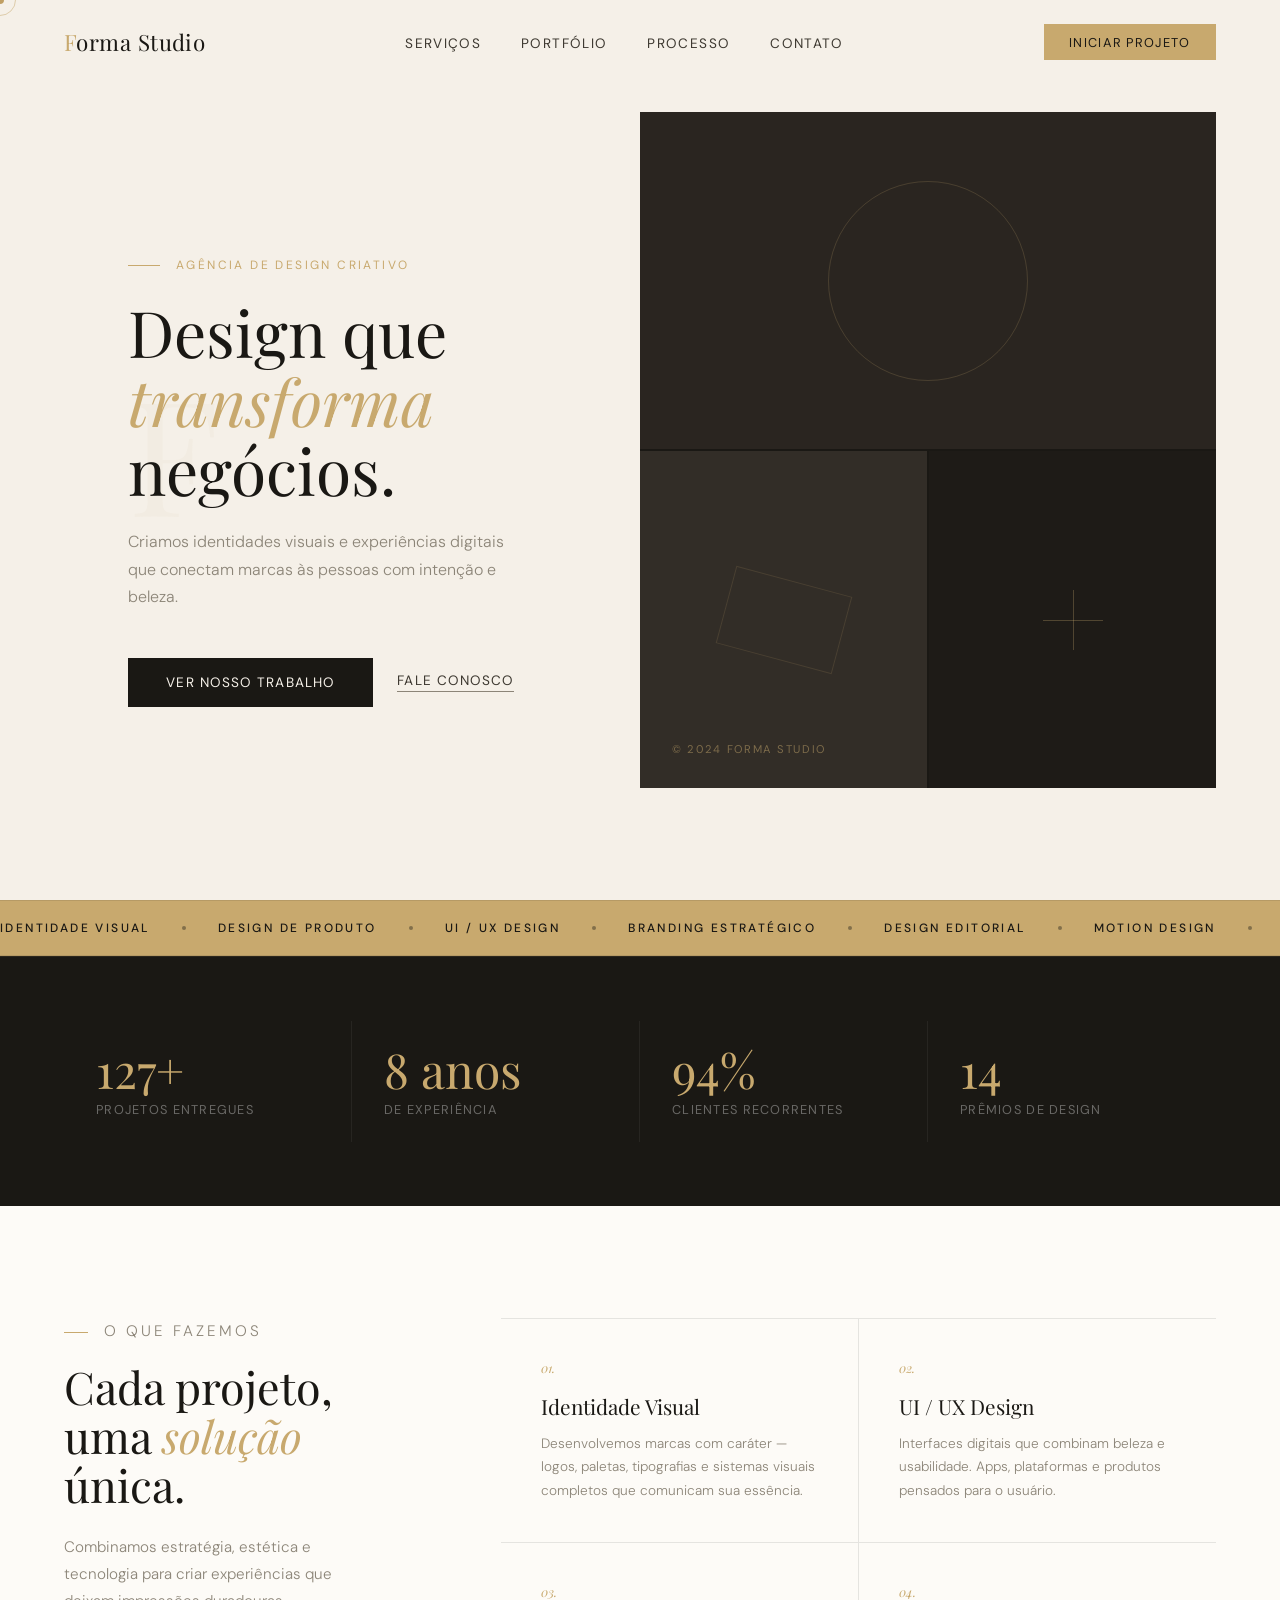
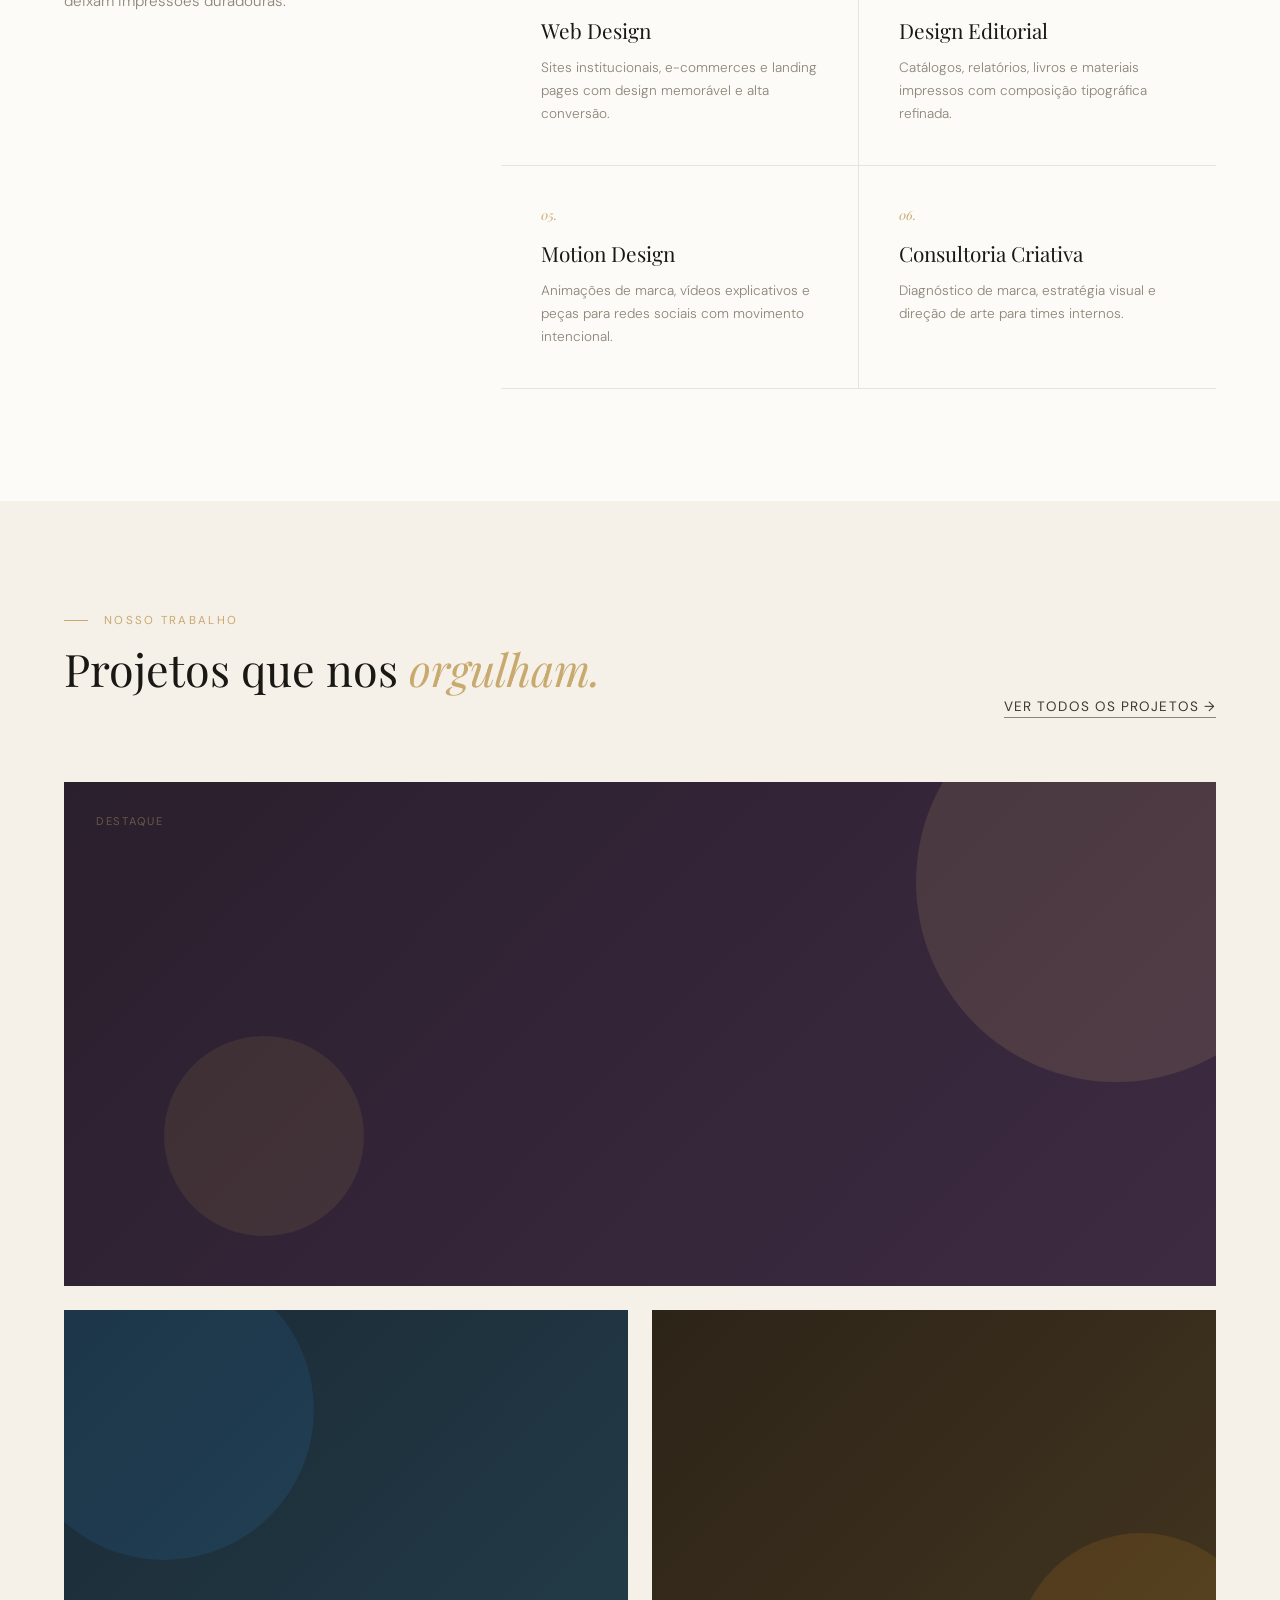
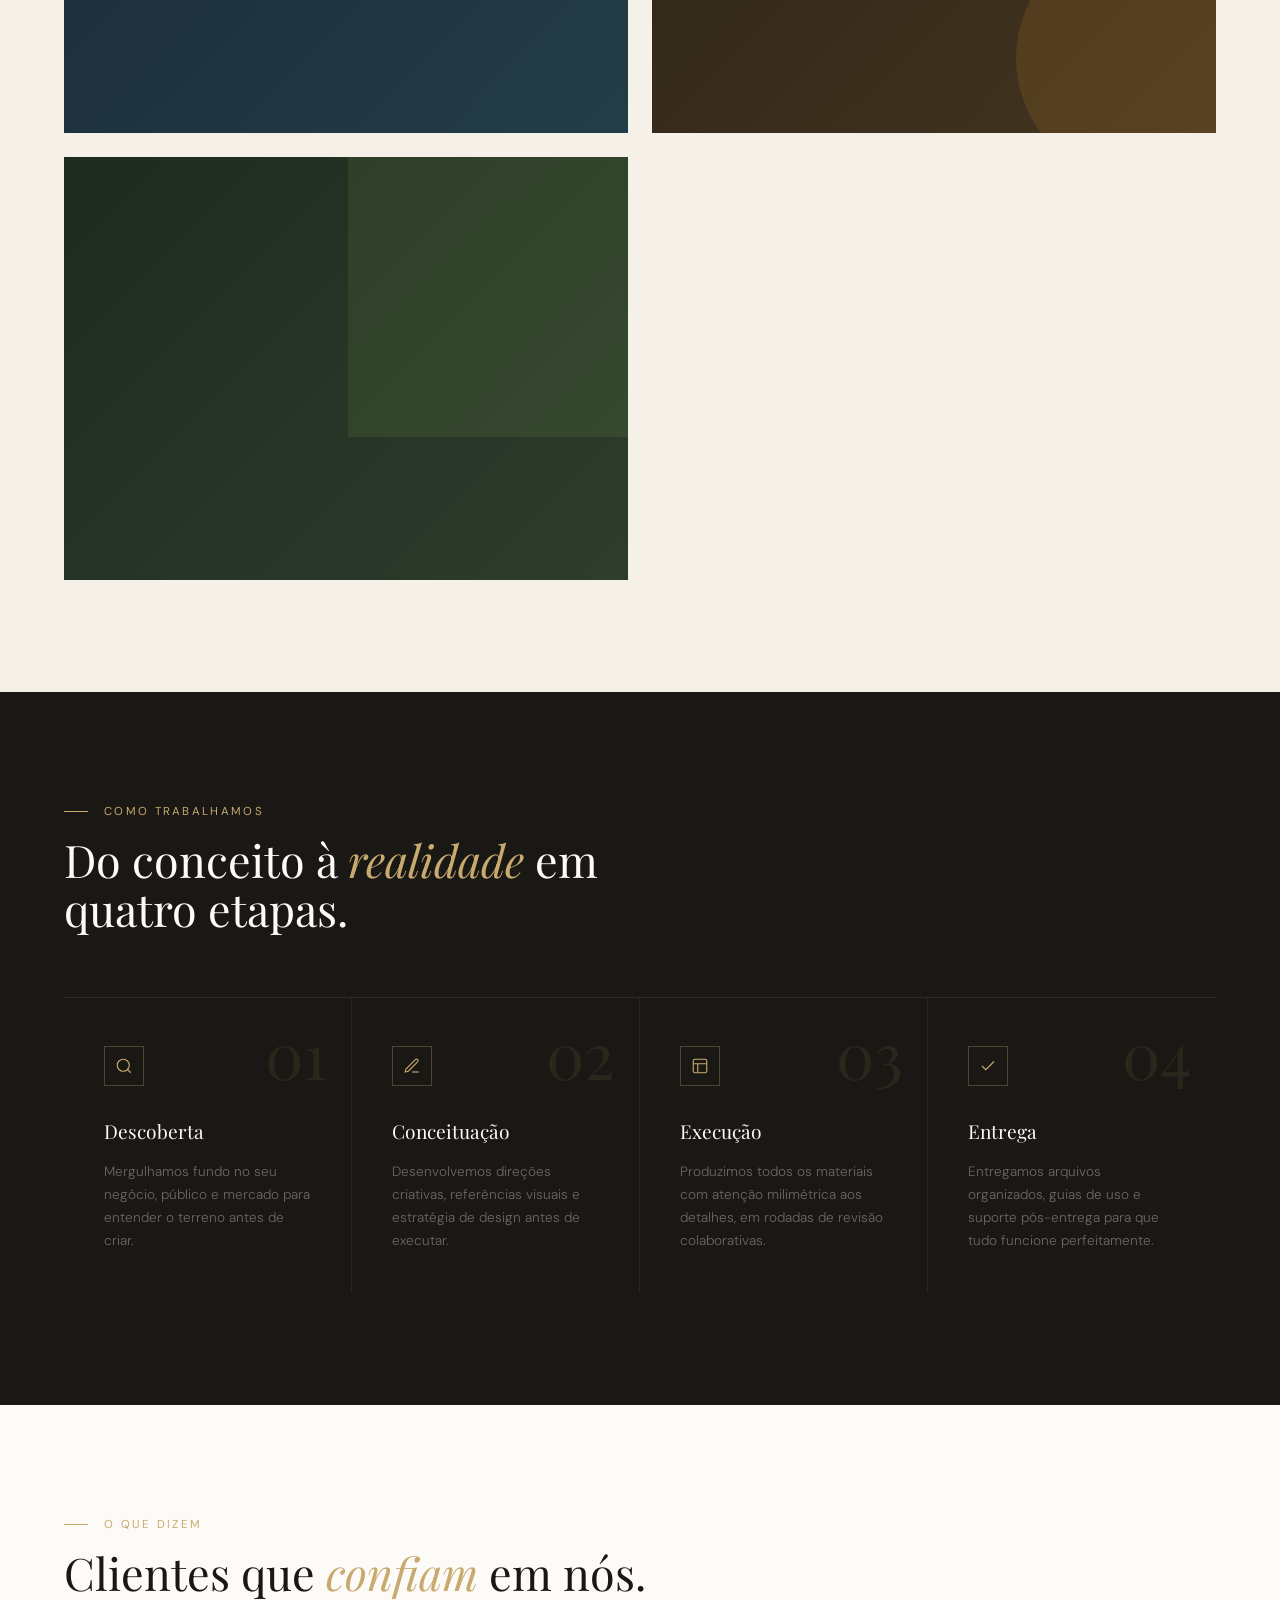
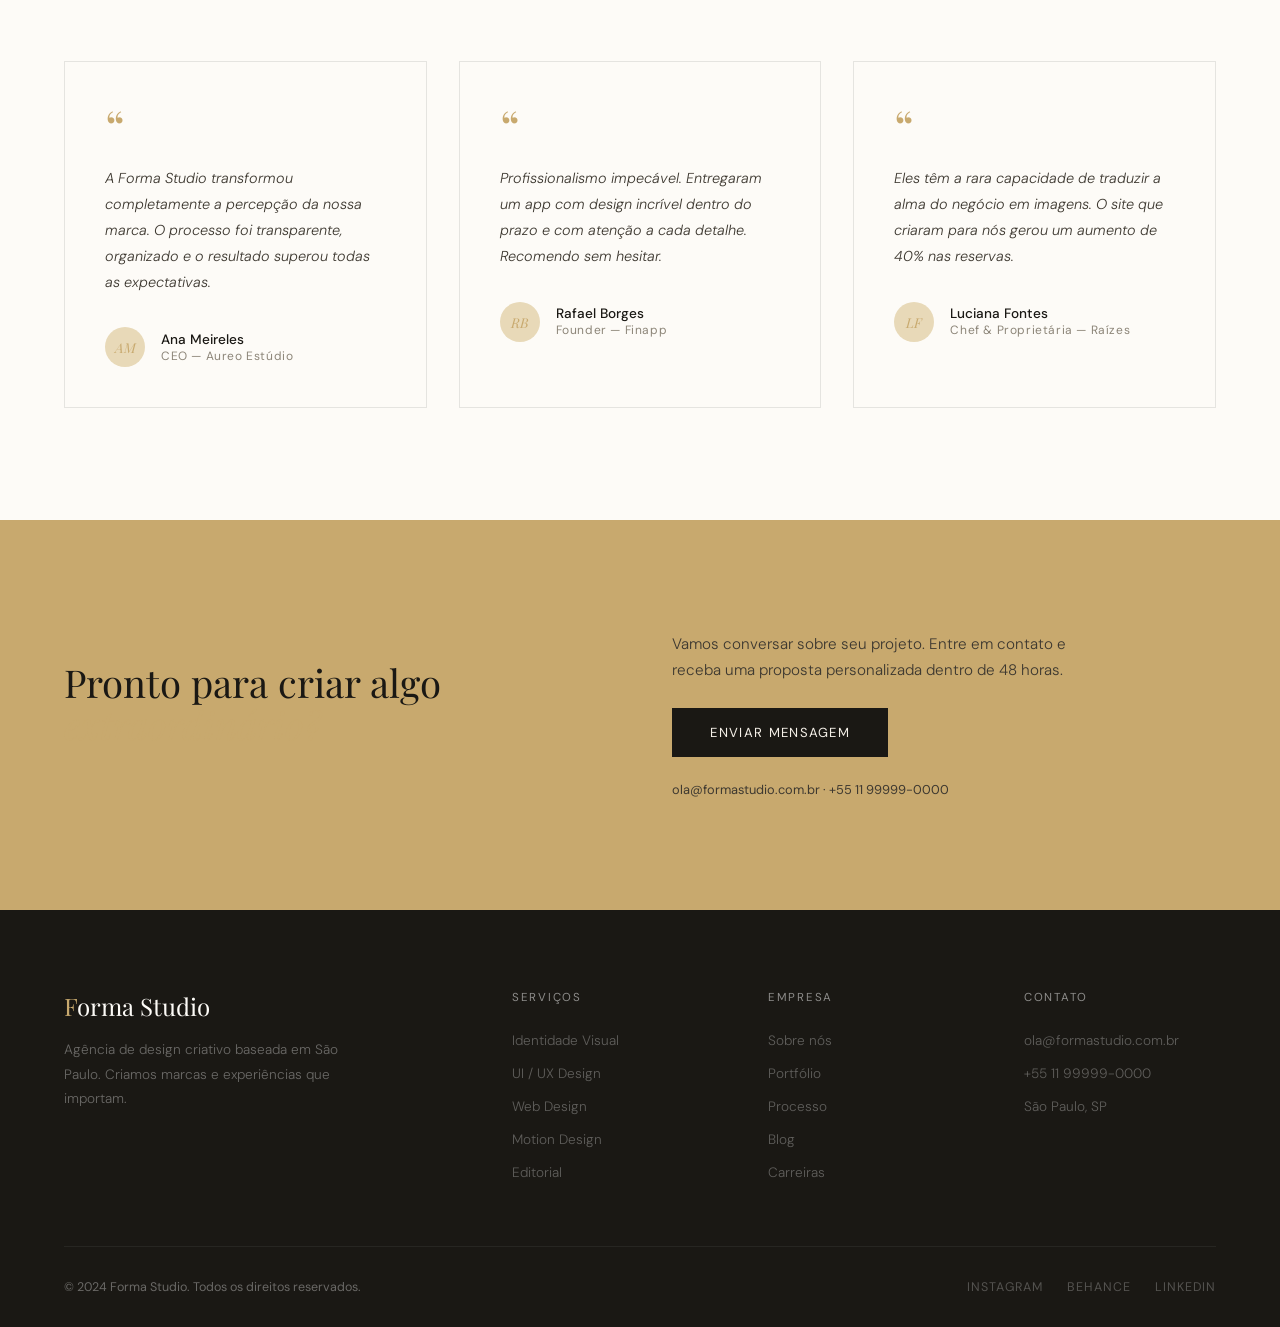
==== commit 2394e9b9: "separa css e js em arquivos" ====
--- a/index.html
+++ b/index.html
@@ -4,711 +4,37 @@
 <meta charset="UTF-8">
 <meta name="viewport" content="width=device-width, initial-scale=1.0">
 <title>Forma Studio — Design que transforma</title>
+
+<!-- SEO Meta Tags -->
+<meta name="description" content="Forma Studio — Agência de design criativo em São Paulo. Identidade visual, UI/UX, web design, motion design e consultoria criativa que transformam negócios.">
+<meta name="keywords" content="design, agência de design, identidade visual, branding, UI, UX, web design, motion design, São Paulo, design criativo">
+<meta name="author" content="Forma Studio">
+<meta name="theme-color" content="#C8A96E">
+
+<!-- Open Graph -->
+<meta property="og:type" content="website">
+<meta property="og:title" content="Forma Studio — Design que transforma">
+<meta property="og:description" content="Agência de design criativo em São Paulo. Criamos identidades visuais e experiências digitais que conectam marcas às pessoas.">
+<meta property="og:url" content="https://luisguilherme605.github.io/Forma-studio/">
+<meta property="og:site_name" content="Forma Studio">
+<meta property="og:locale" content="pt_BR">
+
+<!-- Twitter Card -->
+<meta name="twitter:card" content="summary_large_image">
+<meta name="twitter:title" content="Forma Studio — Design que transforma">
+<meta name="twitter:description" content="Agência de design criativo em São Paulo. Criamos identidades visuais e experiências digitais que conectam marcas às pessoas.">
+
 <link rel="preconnect" href="https://fonts.googleapis.com">
 <link href="https://fonts.googleapis.com/css2?family=Playfair+Display:ital,wght@0,400;0,700;1,400&family=DM+Sans:wght@300;400;500&display=swap" rel="stylesheet">
-<style>
-  *, *::before, *::after { box-sizing: border-box; margin: 0; padding: 0; }
-
-  :root {
-    --cream: #F5F0E8;
-    --dark: #1A1814;
-    --mid: #3D3830;
-    --accent: #C8A96E;
-    --accent-light: #E8D9B8;
-    --muted: #8C8578;
-    --white: #FDFBF7;
-    --serif: 'Playfair Display', Georgia, serif;
-    --sans: 'DM Sans', system-ui, sans-serif;
-  }
-
-  html { scroll-behavior: smooth; }
-
-  body {
-    font-family: var(--sans);
-    background: var(--cream);
-    color: var(--dark);
-    overflow-x: hidden;
-  }
-
-  /* NAV */
-  nav {
-    position: fixed; top: 0; left: 0; right: 0; z-index: 100;
-    display: flex; align-items: center; justify-content: space-between;
-    padding: 1.5rem 4rem;
-    mix-blend-mode: normal;
-    transition: background 0.4s, padding 0.4s;
-  }
-  nav.scrolled {
-    background: rgba(245, 240, 232, 0.95);
-    backdrop-filter: blur(12px);
-    padding: 1rem 4rem;
-    border-bottom: 1px solid rgba(200, 169, 110, 0.2);
-  }
-  .nav-logo {
-    font-family: var(--serif);
-    font-size: 1.4rem;
-    color: var(--dark);
-    letter-spacing: 0.02em;
-    text-decoration: none;
-  }
-  .nav-logo span { color: var(--accent); }
-  .nav-links { display: flex; gap: 2.5rem; list-style: none; }
-  .nav-links a {
-    font-size: 0.85rem;
-    letter-spacing: 0.1em;
-    text-transform: uppercase;
-    color: var(--mid);
-    text-decoration: none;
-    transition: color 0.2s;
-  }
-  .nav-links a:hover { color: var(--accent); }
-  .nav-cta {
-    font-size: 0.8rem;
-    letter-spacing: 0.1em;
-    text-transform: uppercase;
-    color: var(--dark);
-    background: var(--accent);
-    padding: 0.6rem 1.6rem;
-    text-decoration: none;
-    transition: opacity 0.2s;
-  }
-  .nav-cta:hover { opacity: 0.8; }
-
-  /* HERO */
-  .hero {
-    min-height: 100vh;
-    display: grid;
-    grid-template-columns: 1fr 1fr;
-    position: relative;
-    overflow: hidden;
-  }
-  .hero-left {
-    display: flex;
-    flex-direction: column;
-    justify-content: center;
-    padding: 8rem 4rem 4rem 4rem;
-    position: relative;
-  }
-  .hero-eyebrow {
-    font-size: 0.75rem;
-    letter-spacing: 0.2em;
-    text-transform: uppercase;
-    color: var(--accent);
-    margin-bottom: 1.5rem;
-    display: flex;
-    align-items: center;
-    gap: 1rem;
-  }
-  .hero-eyebrow::before {
-    content: '';
-    display: block;
-    width: 2rem;
-    height: 1px;
-    background: var(--accent);
-  }
-  h1 {
-    font-family: var(--serif);
-    font-size: clamp(3rem, 5vw, 5rem);
-    line-height: 1.08;
-    color: var(--dark);
-    margin-bottom: 1.5rem;
-    font-weight: 400;
-  }
-  h1 em {
-    font-style: italic;
-    color: var(--accent);
-  }
-  .hero-sub {
-    font-size: 1rem;
-    color: var(--muted);
-    line-height: 1.7;
-    max-width: 400px;
-    margin-bottom: 3rem;
-    font-weight: 300;
-  }
-  .hero-actions { display: flex; gap: 1.5rem; align-items: center; }
-  .btn-primary {
-    background: var(--dark);
-    color: var(--cream);
-    padding: 1rem 2.4rem;
-    font-size: 0.85rem;
-    letter-spacing: 0.08em;
-    text-transform: uppercase;
-    text-decoration: none;
-    transition: background 0.2s;
-    display: inline-block;
-  }
-  .btn-primary:hover { background: var(--accent); }
-  .btn-ghost {
-    color: var(--mid);
-    font-size: 0.85rem;
-    letter-spacing: 0.08em;
-    text-transform: uppercase;
-    text-decoration: none;
-    border-bottom: 1px solid var(--muted);
-    padding-bottom: 2px;
-    transition: color 0.2s, border-color 0.2s;
-  }
-  .btn-ghost:hover { color: var(--accent); border-color: var(--accent); }
-
-  .hero-right {
-    background: var(--dark);
-    position: relative;
-    overflow: hidden;
-  }
-  .hero-image-grid {
-    position: absolute; inset: 0;
-    display: grid;
-    grid-template-rows: 1fr 1fr;
-    grid-template-columns: 1fr 1fr;
-    gap: 2px;
-  }
-  .img-cell {
-    background: var(--mid);
-    position: relative;
-    overflow: hidden;
-  }
-  .img-cell-1 { grid-column: 1 / 3; background: #2A2520; }
-  .img-cell-2 { background: #322D27; }
-  .img-cell-3 { background: #1E1B17; }
-  .img-decor {
-    position: absolute;
-    inset: 0;
-    display: flex;
-    align-items: center;
-    justify-content: center;
-  }
-  .circle-decor {
-    width: 200px; height: 200px;
-    border-radius: 50%;
-    border: 1px solid rgba(200, 169, 110, 0.2);
-  }
-  .rect-decor {
-    width: 120px; height: 80px;
-    border: 1px solid rgba(200, 169, 110, 0.15);
-  }
-  .cross-decor {
-    width: 60px; height: 60px;
-    position: relative;
-  }
-  .cross-decor::before, .cross-decor::after {
-    content: '';
-    position: absolute;
-    background: rgba(200, 169, 110, 0.3);
-  }
-  .cross-decor::before { width: 1px; height: 100%; left: 50%; }
-  .cross-decor::after { width: 100%; height: 1px; top: 50%; }
-  .hero-label {
-    position: absolute;
-    bottom: 2rem; left: 2rem;
-    font-size: 0.7rem;
-    letter-spacing: 0.15em;
-    text-transform: uppercase;
-    color: rgba(200, 169, 110, 0.5);
-  }
-  .hero-number {
-    position: absolute;
-    top: 50%;
-    left: 4rem;
-    transform: translateY(-50%);
-    font-family: var(--serif);
-    font-size: 10rem;
-    color: rgba(200, 169, 110, 0.05);
-    pointer-events: none;
-    user-select: none;
-  }
-
-  /* STATS */
-  .stats {
-    background: var(--dark);
-    padding: 4rem;
-    display: grid;
-    grid-template-columns: repeat(4, 1fr);
-    border-top: 1px solid rgba(200, 169, 110, 0.1);
-  }
-  .stat {
-    padding: 1.5rem 2rem;
-    border-right: 1px solid rgba(255,255,255,0.06);
-  }
-  .stat:last-child { border-right: none; }
-  .stat-num {
-    font-family: var(--serif);
-    font-size: 3rem;
-    color: var(--accent);
-    font-weight: 400;
-    line-height: 1;
-    margin-bottom: 0.5rem;
-  }
-  .stat-label {
-    font-size: 0.8rem;
-    letter-spacing: 0.1em;
-    text-transform: uppercase;
-    color: rgba(255,255,255,0.35);
-  }
-
-  /* SECTION COMMON */
-  section { padding: 7rem 4rem; }
-  .section-tag {
-    font-size: 0.72rem;
-    letter-spacing: 0.2em;
-    text-transform: uppercase;
-    color: var(--accent);
-    margin-bottom: 1rem;
-    display: flex;
-    align-items: center;
-    gap: 1rem;
-  }
-  .section-tag::before {
-    content: '';
-    display: block;
-    width: 1.5rem;
-    height: 1px;
-    background: var(--accent);
-  }
-  h2 {
-    font-family: var(--serif);
-    font-size: clamp(2.2rem, 3.5vw, 3.5rem);
-    line-height: 1.1;
-    font-weight: 400;
-    color: var(--dark);
-    margin-bottom: 1.5rem;
-  }
-  h2 em { font-style: italic; color: var(--accent); }
-
-  /* SERVICES */
-  .services { background: var(--white); }
-  .services-layout {
-    display: grid;
-    grid-template-columns: 1fr 2fr;
-    gap: 5rem;
-    align-items: start;
-  }
-  .services-intro p {
-    color: var(--muted);
-    font-size: 0.95rem;
-    line-height: 1.8;
-    font-weight: 300;
-    max-width: 320px;
-  }
-  .services-grid {
-    display: grid;
-    grid-template-columns: 1fr 1fr;
-    gap: 0;
-  }
-  .service-item {
-    padding: 2.5rem;
-    border-top: 1px solid rgba(26,24,20,0.1);
-    border-right: 1px solid rgba(26,24,20,0.1);
-    transition: background 0.3s;
-    cursor: default;
-  }
-  .service-item:nth-child(even) { border-right: none; }
-  .service-item:nth-last-child(-n+2) { border-bottom: 1px solid rgba(26,24,20,0.1); }
-  .service-item:hover { background: var(--cream); }
-  .service-num {
-    font-family: var(--serif);
-    font-size: 0.8rem;
-    color: var(--accent);
-    margin-bottom: 1rem;
-    font-style: italic;
-  }
-  .service-name {
-    font-family: var(--serif);
-    font-size: 1.3rem;
-    color: var(--dark);
-    margin-bottom: 0.75rem;
-    font-weight: 400;
-  }
-  .service-desc {
-    font-size: 0.85rem;
-    color: var(--muted);
-    line-height: 1.7;
-    font-weight: 300;
-  }
-
-  /* PORTFOLIO */
-  .portfolio { background: var(--cream); }
-  .portfolio-header {
-    display: flex;
-    align-items: flex-end;
-    justify-content: space-between;
-    margin-bottom: 4rem;
-  }
-  .portfolio-grid {
-    display: grid;
-    grid-template-columns: 1fr 1fr;
-    gap: 1.5rem;
-  }
-  .project-card {
-    background: var(--dark);
-    aspect-ratio: 4/3;
-    position: relative;
-    overflow: hidden;
-    cursor: pointer;
-  }
-  .project-card:first-child {
-    grid-column: 1 / 3;
-    aspect-ratio: 16/7;
-  }
-  .project-bg {
-    position: absolute; inset: 0;
-    transition: transform 0.6s ease;
-  }
-  .project-card:hover .project-bg { transform: scale(1.04); }
-  .bg-1 { background: linear-gradient(135deg, #2A1F2D, #3D2B42); }
-  .bg-2 { background: linear-gradient(135deg, #1A2A35, #243D4A); }
-  .bg-3 { background: linear-gradient(135deg, #2D2418, #433520); }
-  .bg-4 { background: linear-gradient(135deg, #1F2A1F, #2E3D2E); }
-
-  .bg-shape {
-    position: absolute;
-    border-radius: 50%;
-    opacity: 0.15;
-  }
-  .project-info {
-    position: absolute;
-    bottom: 0; left: 0; right: 0;
-    padding: 2rem;
-    background: linear-gradient(transparent, rgba(0,0,0,0.7));
-    transform: translateY(20px);
-    opacity: 0;
-    transition: transform 0.4s, opacity 0.4s;
-  }
-  .project-card:hover .project-info {
-    transform: translateY(0);
-    opacity: 1;
-  }
-  .project-cat {
-    font-size: 0.7rem;
-    letter-spacing: 0.15em;
-    text-transform: uppercase;
-    color: var(--accent);
-    margin-bottom: 0.4rem;
-  }
-  .project-title {
-    font-family: var(--serif);
-    font-size: 1.4rem;
-    color: var(--white);
-    font-weight: 400;
-  }
-  .project-always-visible {
-    position: absolute;
-    top: 2rem; left: 2rem;
-    font-size: 0.7rem;
-    letter-spacing: 0.15em;
-    text-transform: uppercase;
-    color: rgba(200, 169, 110, 0.4);
-  }
-
-  /* PROCESS */
-  .process { background: var(--dark); }
-  .process h2 { color: var(--white); }
-  .process-steps {
-    display: grid;
-    grid-template-columns: repeat(4, 1fr);
-    gap: 0;
-    margin-top: 4rem;
-    border-top: 1px solid rgba(255,255,255,0.08);
-  }
-  .step {
-    padding: 3rem 2.5rem 2.5rem;
-    border-right: 1px solid rgba(255,255,255,0.06);
-    position: relative;
-  }
-  .step:last-child { border-right: none; }
-  .step-num {
-    font-family: var(--serif);
-    font-size: 4rem;
-    color: rgba(200, 169, 110, 0.1);
-    position: absolute;
-    top: 1.5rem; right: 1.5rem;
-    line-height: 1;
-  }
-  .step-title {
-    font-family: var(--serif);
-    font-size: 1.2rem;
-    color: var(--white);
-    margin-bottom: 1rem;
-    font-weight: 400;
-  }
-  .step-desc {
-    font-size: 0.85rem;
-    color: rgba(255,255,255,0.35);
-    line-height: 1.7;
-    font-weight: 300;
-  }
-  .step-icon {
-    width: 40px;
-    height: 40px;
-    border: 1px solid rgba(200, 169, 110, 0.3);
-    margin-bottom: 2rem;
-    display: flex;
-    align-items: center;
-    justify-content: center;
-  }
-  .step-icon svg { width: 18px; height: 18px; stroke: var(--accent); fill: none; stroke-width: 1.5; }
-
-  /* TESTIMONIALS */
-  .testimonials { background: var(--white); }
-  .testimonials-grid {
-    display: grid;
-    grid-template-columns: repeat(3, 1fr);
-    gap: 2rem;
-    margin-top: 4rem;
-  }
-  .testimonial {
-    padding: 2.5rem;
-    border: 1px solid rgba(26,24,20,0.1);
-    position: relative;
-  }
-  .testimonial-quote {
-    font-family: var(--serif);
-    font-size: 3rem;
-    color: var(--accent);
-    line-height: 1;
-    margin-bottom: 1rem;
-  }
-  .testimonial-text {
-    font-size: 0.9rem;
-    color: var(--mid);
-    line-height: 1.8;
-    font-weight: 300;
-    margin-bottom: 2rem;
-    font-style: italic;
-  }
-  .testimonial-author {
-    display: flex;
-    align-items: center;
-    gap: 1rem;
-  }
-  .author-avatar {
-    width: 40px;
-    height: 40px;
-    border-radius: 50%;
-    background: var(--accent-light);
-    display: flex;
-    align-items: center;
-    justify-content: center;
-    font-family: var(--serif);
-    font-size: 0.85rem;
-    color: var(--accent);
-    font-style: italic;
-  }
-  .author-name {
-    font-size: 0.85rem;
-    font-weight: 500;
-    color: var(--dark);
-  }
-  .author-role {
-    font-size: 0.75rem;
-    color: var(--muted);
-    letter-spacing: 0.05em;
-  }
-
-  /* CTA */
-  .cta-section {
-    background: var(--accent);
-    padding: 7rem 4rem;
-    display: grid;
-    grid-template-columns: 1fr 1fr;
-    align-items: center;
-    gap: 4rem;
-  }
-  .cta-section h2 {
-    color: var(--dark);
-    font-size: clamp(2rem, 3vw, 3rem);
-  }
-  .cta-right { display: flex; flex-direction: column; align-items: flex-start; gap: 1.5rem; }
-  .cta-right p {
-    font-size: 0.95rem;
-    color: var(--mid);
-    line-height: 1.7;
-    font-weight: 300;
-    max-width: 420px;
-  }
-  .btn-dark {
-    background: var(--dark);
-    color: var(--cream);
-    padding: 1rem 2.4rem;
-    font-size: 0.82rem;
-    letter-spacing: 0.1em;
-    text-transform: uppercase;
-    text-decoration: none;
-    transition: opacity 0.2s;
-  }
-  .btn-dark:hover { opacity: 0.8; }
-
-  /* FOOTER */
-  footer {
-    background: var(--dark);
-    padding: 5rem 4rem 2rem;
-    color: rgba(255,255,255,0.35);
-  }
-  .footer-top {
-    display: grid;
-    grid-template-columns: 2fr 1fr 1fr 1fr;
-    gap: 4rem;
-    padding-bottom: 4rem;
-    border-bottom: 1px solid rgba(255,255,255,0.06);
-    margin-bottom: 2rem;
-  }
-  .footer-brand-name {
-    font-family: var(--serif);
-    font-size: 1.5rem;
-    color: var(--white);
-    margin-bottom: 1rem;
-  }
-  .footer-brand-name span { color: var(--accent); }
-  .footer-desc {
-    font-size: 0.85rem;
-    line-height: 1.8;
-    font-weight: 300;
-    max-width: 300px;
-  }
-  .footer-col h4 {
-    font-size: 0.72rem;
-    letter-spacing: 0.15em;
-    text-transform: uppercase;
-    color: rgba(255,255,255,0.5);
-    margin-bottom: 1.5rem;
-    font-weight: 400;
-  }
-  .footer-col ul { list-style: none; display: flex; flex-direction: column; gap: 0.75rem; }
-  .footer-col ul a {
-    font-size: 0.85rem;
-    color: rgba(255,255,255,0.3);
-    text-decoration: none;
-    transition: color 0.2s;
-    font-weight: 300;
-  }
-  .footer-col ul a:hover { color: var(--accent); }
-  .footer-bottom {
-    display: flex;
-    justify-content: space-between;
-    align-items: center;
-    font-size: 0.78rem;
-  }
-  .footer-socials { display: flex; gap: 1.5rem; }
-  .footer-socials a {
-    font-size: 0.78rem;
-    color: rgba(255,255,255,0.25);
-    text-decoration: none;
-    letter-spacing: 0.08em;
-    text-transform: uppercase;
-    transition: color 0.2s;
-  }
-  .footer-socials a:hover { color: var(--accent); }
-
-  /* ANIMATIONS */
-  @keyframes fadeUp {
-    from { opacity: 0; transform: translateY(30px); }
-    to { opacity: 1; transform: translateY(0); }
-  }
-  .fade-up { opacity: 0; animation: fadeUp 0.8s ease forwards; }
-  .delay-1 { animation-delay: 0.15s; }
-  .delay-2 { animation-delay: 0.3s; }
-  .delay-3 { animation-delay: 0.45s; }
-  .delay-4 { animation-delay: 0.6s; }
-
-  .reveal {
-    opacity: 0;
-    transform: translateY(20px);
-    transition: opacity 0.6s ease, transform 0.6s ease;
-  }
-  .reveal.visible { opacity: 1; transform: translateY(0); }
-
-  /* CURSOR */
-  .cursor {
-    position: fixed;
-    width: 8px; height: 8px;
-    background: var(--accent);
-    border-radius: 50%;
-    pointer-events: none;
-    z-index: 9999;
-    transition: transform 0.2s;
-    mix-blend-mode: multiply;
-  }
-  .cursor-ring {
-    position: fixed;
-    width: 32px; height: 32px;
-    border: 1px solid var(--accent);
-    border-radius: 50%;
-    pointer-events: none;
-    z-index: 9998;
-    transition: transform 0.15s, width 0.3s, height 0.3s, opacity 0.3s;
-    opacity: 0.5;
-  }
-
-  /* HORIZONTAL MARQUEE */
-  .marquee-wrap {
-    overflow: hidden;
-    background: var(--accent);
-    padding: 1.2rem 0;
-    border-top: 1px solid rgba(26,24,20,0.1);
-    border-bottom: 1px solid rgba(26,24,20,0.1);
-  }
-  .marquee-track {
-    display: flex;
-    white-space: nowrap;
-    animation: marquee 18s linear infinite;
-  }
-  .marquee-item {
-    display: inline-flex;
-    align-items: center;
-    gap: 2rem;
-    padding-right: 2rem;
-    font-size: 0.75rem;
-    letter-spacing: 0.2em;
-    text-transform: uppercase;
-    color: var(--dark);
-    font-weight: 500;
-  }
-  .marquee-dot {
-    width: 4px; height: 4px;
-    border-radius: 50%;
-    background: var(--dark);
-    opacity: 0.4;
-    flex-shrink: 0;
-  }
-  @keyframes marquee {
-    from { transform: translateX(0); }
-    to { transform: translateX(-50%); }
-  }
-
-  /* MOBILE */
-  @media (max-width: 900px) {
-    nav { padding: 1.2rem 2rem; }
-    nav.scrolled { padding: 0.8rem 2rem; }
-    .nav-links, .nav-cta { display: none; }
-    .hero { grid-template-columns: 1fr; min-height: auto; }
-    .hero-left { padding: 8rem 2rem 3rem; }
-    .hero-right { height: 40vw; min-height: 200px; }
-    .hero-number { display: none; }
-    .stats { grid-template-columns: 1fr 1fr; padding: 2rem; }
-    .stat { border-right: none; border-bottom: 1px solid rgba(255,255,255,0.06); padding: 1.5rem 1rem; }
-    section { padding: 4rem 2rem; }
-    .services-layout { grid-template-columns: 1fr; gap: 2rem; }
-    .services-grid { grid-template-columns: 1fr; }
-    .service-item { border-right: none !important; }
-    .portfolio-grid { grid-template-columns: 1fr; }
-    .project-card:first-child { grid-column: auto; aspect-ratio: 4/3; }
-    .process-steps { grid-template-columns: 1fr; }
-    .step { border-right: none; border-bottom: 1px solid rgba(255,255,255,0.06); }
-    .testimonials-grid { grid-template-columns: 1fr; }
-    .cta-section { grid-template-columns: 1fr; }
-    .footer-top { grid-template-columns: 1fr 1fr; }
-    .footer-bottom { flex-direction: column; gap: 1rem; text-align: center; }
-    .portfolio-header { flex-direction: column; align-items: flex-start; gap: 1rem; }
-  }
-</style>
+<link rel="stylesheet" href="style.css">
 </head>
 <body>
 
-<div class="cursor" id="cursor"></div>
-<div class="cursor-ring" id="cursorRing"></div>
+<div class="cursor" id="cursor" aria-hidden="true"></div>
+<div class="cursor-ring" id="cursorRing" aria-hidden="true"></div>
 
 <!-- NAV -->
-<nav id="navbar">
+<nav id="navbar" aria-label="Navegação principal">
   <a class="nav-logo" href="#"><span>F</span>orma Studio</a>
   <ul class="nav-links">
     <li><a href="#servicos">Serviços</a></li>
@@ -720,9 +46,9 @@
 </nav>
 
 <!-- HERO -->
-<section class="hero">
+<section class="hero" aria-label="Apresentação principal">
   <div class="hero-left">
-    <div class="hero-number">F</div>
+    <div class="hero-number" aria-hidden="true">F</div>
     <p class="hero-eyebrow fade-up">Agência de Design Criativo</p>
     <h1 class="fade-up delay-1">Design que<br><em>transforma</em><br>negócios.</h1>
     <p class="hero-sub fade-up delay-2">Criamos identidades visuais e experiências digitais que conectam marcas às pessoas com intenção e beleza.</p>
@@ -731,7 +57,7 @@
       <a href="#contato" class="btn-ghost">Fale conosco</a>
     </div>
   </div>
-  <div class="hero-right">
+  <div class="hero-right" aria-hidden="true">
     <div class="hero-image-grid">
       <div class="img-cell img-cell-1">
         <div class="img-decor">
@@ -754,7 +80,7 @@
 </section>
 
 <!-- MARQUEE -->
-<div class="marquee-wrap">
+<div class="marquee-wrap" aria-hidden="true">
   <div class="marquee-track">
     <span class="marquee-item">Identidade Visual<span class="marquee-dot"></span></span>
     <span class="marquee-item">Design de Produto<span class="marquee-dot"></span></span>
@@ -772,7 +98,7 @@
 </div>
 
 <!-- STATS -->
-<div class="stats">
+<div class="stats" role="region" aria-label="Estatísticas da empresa">
   <div class="stat reveal">
     <div class="stat-num">127+</div>
     <div class="stat-label">Projetos entregues</div>
@@ -792,7 +118,7 @@
 </div>
 
 <!-- SERVICES -->
-<section class="services" id="servicos">
+<section class="services" id="servicos" aria-label="Serviços oferecidos">
   <div class="services-layout">
     <div class="services-intro">
       <p class="section-tag reveal">O que fazemos</p>
@@ -835,7 +161,7 @@
 </section>
 
 <!-- PORTFOLIO -->
-<section class="portfolio" id="portfolio">
+<section class="portfolio" id="portfolio" aria-label="Portfólio de projetos">
   <div class="portfolio-header">
     <div>
       <p class="section-tag reveal">Nosso trabalho</p>
@@ -845,7 +171,7 @@
   </div>
   <div class="portfolio-grid">
     <div class="project-card reveal">
-      <div class="project-bg bg-1">
+      <div class="project-bg bg-1" aria-hidden="true">
         <div class="bg-shape" style="width:400px;height:400px;background:#C8A96E;top:-100px;right:-100px;"></div>
         <div class="bg-shape" style="width:200px;height:200px;background:#9B7D4A;bottom:50px;left:100px;"></div>
       </div>
@@ -856,7 +182,7 @@
       </div>
     </div>
     <div class="project-card reveal">
-      <div class="project-bg bg-2">
+      <div class="project-bg bg-2" aria-hidden="true">
         <div class="bg-shape" style="width:300px;height:300px;background:#378ADD;top:-50px;left:-50px;opacity:0.12;"></div>
       </div>
       <div class="project-info">
@@ -865,7 +191,7 @@
       </div>
     </div>
     <div class="project-card reveal">
-      <div class="project-bg bg-3">
+      <div class="project-bg bg-3" aria-hidden="true">
         <div class="bg-shape" style="width:250px;height:250px;background:#EF9F27;bottom:-50px;right:-50px;opacity:0.12;"></div>
       </div>
       <div class="project-info">
@@ -874,7 +200,7 @@
       </div>
     </div>
     <div class="project-card reveal">
-      <div class="project-bg bg-4">
+      <div class="project-bg bg-4" aria-hidden="true">
         <div class="bg-shape" style="width:280px;height:280px;background:#97C459;top:0;right:0;opacity:0.1;border-radius: 0;"></div>
       </div>
       <div class="project-info">
@@ -886,39 +212,39 @@
 </section>
 
 <!-- PROCESS -->
-<section class="process" id="processo">
+<section class="process" id="processo" aria-label="Processo de trabalho">
   <div style="max-width: 600px;">
     <p class="section-tag" style="color: var(--accent);">Como trabalhamos</p>
     <h2>Do conceito à <em>realidade</em> em quatro etapas.</h2>
   </div>
   <div class="process-steps">
     <div class="step reveal">
-      <div class="step-num">01</div>
-      <div class="step-icon">
+      <div class="step-num" aria-hidden="true">01</div>
+      <div class="step-icon" aria-hidden="true">
         <svg viewBox="0 0 24 24"><circle cx="11" cy="11" r="8"/><path d="m21 21-4.35-4.35"/></svg>
       </div>
       <div class="step-title">Descoberta</div>
       <div class="step-desc">Mergulhamos fundo no seu negócio, público e mercado para entender o terreno antes de criar.</div>
     </div>
     <div class="step reveal">
-      <div class="step-num">02</div>
-      <div class="step-icon">
+      <div class="step-num" aria-hidden="true">02</div>
+      <div class="step-icon" aria-hidden="true">
         <svg viewBox="0 0 24 24"><path d="M12 20h9"/><path d="M16.5 3.5a2.121 2.121 0 0 1 3 3L7 19l-4 1 1-4L16.5 3.5z"/></svg>
       </div>
       <div class="step-title">Conceituação</div>
       <div class="step-desc">Desenvolvemos direções criativas, referências visuais e estratégia de design antes de executar.</div>
     </div>
     <div class="step reveal">
-      <div class="step-num">03</div>
-      <div class="step-icon">
+      <div class="step-num" aria-hidden="true">03</div>
+      <div class="step-icon" aria-hidden="true">
         <svg viewBox="0 0 24 24"><rect x="3" y="3" width="18" height="18" rx="2"/><path d="M3 9h18M9 21V9"/></svg>
       </div>
       <div class="step-title">Execução</div>
       <div class="step-desc">Produzimos todos os materiais com atenção milimétrica aos detalhes, em rodadas de revisão colaborativas.</div>
     </div>
     <div class="step reveal">
-      <div class="step-num">04</div>
-      <div class="step-icon">
+      <div class="step-num" aria-hidden="true">04</div>
+      <div class="step-icon" aria-hidden="true">
         <svg viewBox="0 0 24 24"><polyline points="20 6 9 17 4 12"/></svg>
       </div>
       <div class="step-title">Entrega</div>
@@ -928,15 +254,15 @@
 </section>
 
 <!-- TESTIMONIALS -->
-<section class="testimonials">
+<section class="testimonials" aria-label="Depoimentos de clientes">
   <p class="section-tag reveal">O que dizem</p>
   <h2 class="reveal">Clientes que <em>confiam</em> em nós.</h2>
   <div class="testimonials-grid">
     <div class="testimonial reveal">
-      <div class="testimonial-quote">"</div>
+      <div class="testimonial-quote" aria-hidden="true">&ldquo;</div>
       <p class="testimonial-text">A Forma Studio transformou completamente a percepção da nossa marca. O processo foi transparente, organizado e o resultado superou todas as expectativas.</p>
       <div class="testimonial-author">
-        <div class="author-avatar">AM</div>
+        <div class="author-avatar" aria-hidden="true">AM</div>
         <div>
           <div class="author-name">Ana Meireles</div>
           <div class="author-role">CEO — Aureo Estúdio</div>
@@ -944,10 +270,10 @@
       </div>
     </div>
     <div class="testimonial reveal">
-      <div class="testimonial-quote">"</div>
+      <div class="testimonial-quote" aria-hidden="true">&ldquo;</div>
       <p class="testimonial-text">Profissionalismo impecável. Entregaram um app com design incrível dentro do prazo e com atenção a cada detalhe. Recomendo sem hesitar.</p>
       <div class="testimonial-author">
-        <div class="author-avatar">RB</div>
+        <div class="author-avatar" aria-hidden="true">RB</div>
         <div>
           <div class="author-name">Rafael Borges</div>
           <div class="author-role">Founder — Finapp</div>
@@ -955,10 +281,10 @@
       </div>
     </div>
     <div class="testimonial reveal">
-      <div class="testimonial-quote">"</div>
+      <div class="testimonial-quote" aria-hidden="true">&ldquo;</div>
       <p class="testimonial-text">Eles têm a rara capacidade de traduzir a alma do negócio em imagens. O site que criaram para nós gerou um aumento de 40% nas reservas.</p>
       <div class="testimonial-author">
-        <div class="author-avatar">LF</div>
+        <div class="author-avatar" aria-hidden="true">LF</div>
         <div>
           <div class="author-name">Luciana Fontes</div>
           <div class="author-role">Chef & Proprietária — Raízes</div>
@@ -969,7 +295,7 @@
 </section>
 
 <!-- CTA -->
-<div class="cta-section" id="contato">
+<div class="cta-section" id="contato" role="region" aria-label="Contato">
   <div>
     <h2>Pronto para criar algo <em>extraordinário?</em></h2>
   </div>
@@ -981,7 +307,7 @@
 </div>
 
 <!-- FOOTER -->
-<footer>
+<footer role="contentinfo">
   <div class="footer-top">
     <div>
       <div class="footer-brand-name"><span>F</span>orma Studio</div>
@@ -1018,52 +344,14 @@
   </div>
   <div class="footer-bottom">
     <span>© 2024 Forma Studio. Todos os direitos reservados.</span>
-    <div class="footer-socials">
-      <a href="#">Instagram</a>
-      <a href="#">Behance</a>
-      <a href="#">LinkedIn</a>
+    <div class="footer-socials" aria-label="Redes sociais">
+      <a href="#" rel="noopener noreferrer">Instagram</a>
+      <a href="#" rel="noopener noreferrer">Behance</a>
+      <a href="#" rel="noopener noreferrer">LinkedIn</a>
     </div>
   </div>
 </footer>
 
-<script>
-  // Nav scroll
-  const navbar = document.getElementById('navbar');
-  window.addEventListener('scroll', () => {
-    navbar.classList.toggle('scrolled', window.scrollY > 60);
-  });
-
-  // Reveal on scroll
-  const reveals = document.querySelectorAll('.reveal');
-  const obs = new IntersectionObserver((entries) => {
-    entries.forEach((e, i) => {
-      if (e.isIntersecting) {
-        e.target.style.transitionDelay = (i % 4) * 0.1 + 's';
-        e.target.classList.add('visible');
-      }
-    });
-  }, { threshold: 0.1 });
-  reveals.forEach(r => obs.observe(r));
-
-  // Custom cursor
-  const cursor = document.getElementById('cursor');
-  const ring = document.getElementById('cursorRing');
-  let mx = 0, my = 0, rx = 0, ry = 0;
-  document.addEventListener('mousemove', e => { mx = e.clientX; my = e.clientY; });
-  function animCursor() {
-    cursor.style.left = mx - 4 + 'px';
-    cursor.style.top = my - 4 + 'px';
-    rx += (mx - rx) * 0.12;
-    ry += (my - ry) * 0.12;
-    ring.style.left = rx - 16 + 'px';
-    ring.style.top = ry - 16 + 'px';
-    requestAnimationFrame(animCursor);
-  }
-  animCursor();
-  document.querySelectorAll('a, button').forEach(el => {
-    el.addEventListener('mouseenter', () => { ring.style.width = '50px'; ring.style.height = '50px'; ring.style.opacity = '0.3'; });
-    el.addEventListener('mouseleave', () => { ring.style.width = '32px'; ring.style.height = '32px'; ring.style.opacity = '0.5'; });
-  });
-</script>
+<script src="script.js"></script>
 </body>
 </html>
--- a/style.css
+++ b/style.css
@@ -0,0 +1,693 @@
+*, *::before, *::after { box-sizing: border-box; margin: 0; padding: 0; }
+
+:root {
+  --cream: #F5F0E8;
+  --dark: #1A1814;
+  --mid: #3D3830;
+  --accent: #C8A96E;
+  --accent-light: #E8D9B8;
+  --muted: #8C8578;
+  --white: #FDFBF7;
+  --serif: 'Playfair Display', Georgia, serif;
+  --sans: 'DM Sans', system-ui, sans-serif;
+}
+
+html { scroll-behavior: smooth; }
+
+body {
+  font-family: var(--sans);
+  background: var(--cream);
+  color: var(--dark);
+  overflow-x: hidden;
+}
+
+/* NAV */
+nav {
+  position: fixed; top: 0; left: 0; right: 0; z-index: 100;
+  display: flex; align-items: center; justify-content: space-between;
+  padding: 1.5rem 4rem;
+  mix-blend-mode: normal;
+  transition: background 0.4s, padding 0.4s;
+}
+nav.scrolled {
+  background: rgba(245, 240, 232, 0.95);
+  backdrop-filter: blur(12px);
+  padding: 1rem 4rem;
+  border-bottom: 1px solid rgba(200, 169, 110, 0.2);
+}
+.nav-logo {
+  font-family: var(--serif);
+  font-size: 1.4rem;
+  color: var(--dark);
+  letter-spacing: 0.02em;
+  text-decoration: none;
+}
+.nav-logo span { color: var(--accent); }
+.nav-links { display: flex; gap: 2.5rem; list-style: none; }
+.nav-links a {
+  font-size: 0.85rem;
+  letter-spacing: 0.1em;
+  text-transform: uppercase;
+  color: var(--mid);
+  text-decoration: none;
+  transition: color 0.2s;
+}
+.nav-links a:hover { color: var(--accent); }
+.nav-cta {
+  font-size: 0.8rem;
+  letter-spacing: 0.1em;
+  text-transform: uppercase;
+  color: var(--dark);
+  background: var(--accent);
+  padding: 0.6rem 1.6rem;
+  text-decoration: none;
+  transition: opacity 0.2s;
+}
+.nav-cta:hover { opacity: 0.8; }
+
+/* HERO */
+.hero {
+  min-height: 100vh;
+  display: grid;
+  grid-template-columns: 1fr 1fr;
+  position: relative;
+  overflow: hidden;
+}
+.hero-left {
+  display: flex;
+  flex-direction: column;
+  justify-content: center;
+  padding: 8rem 4rem 4rem 4rem;
+  position: relative;
+}
+.hero-eyebrow {
+  font-size: 0.75rem;
+  letter-spacing: 0.2em;
+  text-transform: uppercase;
+  color: var(--accent);
+  margin-bottom: 1.5rem;
+  display: flex;
+  align-items: center;
+  gap: 1rem;
+}
+.hero-eyebrow::before {
+  content: '';
+  display: block;
+  width: 2rem;
+  height: 1px;
+  background: var(--accent);
+}
+h1 {
+  font-family: var(--serif);
+  font-size: clamp(3rem, 5vw, 5rem);
+  line-height: 1.08;
+  color: var(--dark);
+  margin-bottom: 1.5rem;
+  font-weight: 400;
+}
+h1 em {
+  font-style: italic;
+  color: var(--accent);
+}
+.hero-sub {
+  font-size: 1rem;
+  color: var(--muted);
+  line-height: 1.7;
+  max-width: 400px;
+  margin-bottom: 3rem;
+  font-weight: 300;
+}
+.hero-actions { display: flex; gap: 1.5rem; align-items: center; }
+.btn-primary {
+  background: var(--dark);
+  color: var(--cream);
+  padding: 1rem 2.4rem;
+  font-size: 0.85rem;
+  letter-spacing: 0.08em;
+  text-transform: uppercase;
+  text-decoration: none;
+  transition: background 0.2s;
+  display: inline-block;
+}
+.btn-primary:hover { background: var(--accent); }
+.btn-ghost {
+  color: var(--mid);
+  font-size: 0.85rem;
+  letter-spacing: 0.08em;
+  text-transform: uppercase;
+  text-decoration: none;
+  border-bottom: 1px solid var(--muted);
+  padding-bottom: 2px;
+  transition: color 0.2s, border-color 0.2s;
+}
+.btn-ghost:hover { color: var(--accent); border-color: var(--accent); }
+
+.hero-right {
+  background: var(--dark);
+  position: relative;
+  overflow: hidden;
+}
+.hero-image-grid {
+  position: absolute; inset: 0;
+  display: grid;
+  grid-template-rows: 1fr 1fr;
+  grid-template-columns: 1fr 1fr;
+  gap: 2px;
+}
+.img-cell {
+  background: var(--mid);
+  position: relative;
+  overflow: hidden;
+}
+.img-cell-1 { grid-column: 1 / 3; background: #2A2520; }
+.img-cell-2 { background: #322D27; }
+.img-cell-3 { background: #1E1B17; }
+.img-decor {
+  position: absolute;
+  inset: 0;
+  display: flex;
+  align-items: center;
+  justify-content: center;
+}
+.circle-decor {
+  width: 200px; height: 200px;
+  border-radius: 50%;
+  border: 1px solid rgba(200, 169, 110, 0.2);
+}
+.rect-decor {
+  width: 120px; height: 80px;
+  border: 1px solid rgba(200, 169, 110, 0.15);
+}
+.cross-decor {
+  width: 60px; height: 60px;
+  position: relative;
+}
+.cross-decor::before, .cross-decor::after {
+  content: '';
+  position: absolute;
+  background: rgba(200, 169, 110, 0.3);
+}
+.cross-decor::before { width: 1px; height: 100%; left: 50%; }
+.cross-decor::after { width: 100%; height: 1px; top: 50%; }
+.hero-label {
+  position: absolute;
+  bottom: 2rem; left: 2rem;
+  font-size: 0.7rem;
+  letter-spacing: 0.15em;
+  text-transform: uppercase;
+  color: rgba(200, 169, 110, 0.5);
+}
+.hero-number {
+  position: absolute;
+  top: 50%;
+  left: 4rem;
+  transform: translateY(-50%);
+  font-family: var(--serif);
+  font-size: 10rem;
+  color: rgba(200, 169, 110, 0.05);
+  pointer-events: none;
+  user-select: none;
+}
+
+/* STATS */
+.stats {
+  background: var(--dark);
+  padding: 4rem;
+  display: grid;
+  grid-template-columns: repeat(4, 1fr);
+  border-top: 1px solid rgba(200, 169, 110, 0.1);
+}
+.stat {
+  padding: 1.5rem 2rem;
+  border-right: 1px solid rgba(255,255,255,0.06);
+}
+.stat:last-child { border-right: none; }
+.stat-num {
+  font-family: var(--serif);
+  font-size: 3rem;
+  color: var(--accent);
+  font-weight: 400;
+  line-height: 1;
+  margin-bottom: 0.5rem;
+}
+.stat-label {
+  font-size: 0.8rem;
+  letter-spacing: 0.1em;
+  text-transform: uppercase;
+  color: rgba(255,255,255,0.35);
+}
+
+/* SECTION COMMON */
+section { padding: 7rem 4rem; }
+.section-tag {
+  font-size: 0.72rem;
+  letter-spacing: 0.2em;
+  text-transform: uppercase;
+  color: var(--accent);
+  margin-bottom: 1rem;
+  display: flex;
+  align-items: center;
+  gap: 1rem;
+}
+.section-tag::before {
+  content: '';
+  display: block;
+  width: 1.5rem;
+  height: 1px;
+  background: var(--accent);
+}
+h2 {
+  font-family: var(--serif);
+  font-size: clamp(2.2rem, 3.5vw, 3.5rem);
+  line-height: 1.1;
+  font-weight: 400;
+  color: var(--dark);
+  margin-bottom: 1.5rem;
+}
+h2 em { font-style: italic; color: var(--accent); }
+
+/* SERVICES */
+.services { background: var(--white); }
+.services-layout {
+  display: grid;
+  grid-template-columns: 1fr 2fr;
+  gap: 5rem;
+  align-items: start;
+}
+.services-intro p {
+  color: var(--muted);
+  font-size: 0.95rem;
+  line-height: 1.8;
+  font-weight: 300;
+  max-width: 320px;
+}
+.services-grid {
+  display: grid;
+  grid-template-columns: 1fr 1fr;
+  gap: 0;
+}
+.service-item {
+  padding: 2.5rem;
+  border-top: 1px solid rgba(26,24,20,0.1);
+  border-right: 1px solid rgba(26,24,20,0.1);
+  transition: background 0.3s;
+  cursor: default;
+}
+.service-item:nth-child(even) { border-right: none; }
+.service-item:nth-last-child(-n+2) { border-bottom: 1px solid rgba(26,24,20,0.1); }
+.service-item:hover { background: var(--cream); }
+.service-num {
+  font-family: var(--serif);
+  font-size: 0.8rem;
+  color: var(--accent);
+  margin-bottom: 1rem;
+  font-style: italic;
+}
+.service-name {
+  font-family: var(--serif);
+  font-size: 1.3rem;
+  color: var(--dark);
+  margin-bottom: 0.75rem;
+  font-weight: 400;
+}
+.service-desc {
+  font-size: 0.85rem;
+  color: var(--muted);
+  line-height: 1.7;
+  font-weight: 300;
+}
+
+/* PORTFOLIO */
+.portfolio { background: var(--cream); }
+.portfolio-header {
+  display: flex;
+  align-items: flex-end;
+  justify-content: space-between;
+  margin-bottom: 4rem;
+}
+.portfolio-grid {
+  display: grid;
+  grid-template-columns: 1fr 1fr;
+  gap: 1.5rem;
+}
+.project-card {
+  background: var(--dark);
+  aspect-ratio: 4/3;
+  position: relative;
+  overflow: hidden;
+  cursor: pointer;
+}
+.project-card:first-child {
+  grid-column: 1 / 3;
+  aspect-ratio: 16/7;
+}
+.project-bg {
+  position: absolute; inset: 0;
+  transition: transform 0.6s ease;
+}
+.project-card:hover .project-bg { transform: scale(1.04); }
+.bg-1 { background: linear-gradient(135deg, #2A1F2D, #3D2B42); }
+.bg-2 { background: linear-gradient(135deg, #1A2A35, #243D4A); }
+.bg-3 { background: linear-gradient(135deg, #2D2418, #433520); }
+.bg-4 { background: linear-gradient(135deg, #1F2A1F, #2E3D2E); }
+
+.bg-shape {
+  position: absolute;
+  border-radius: 50%;
+  opacity: 0.15;
+}
+.project-info {
+  position: absolute;
+  bottom: 0; left: 0; right: 0;
+  padding: 2rem;
+  background: linear-gradient(transparent, rgba(0,0,0,0.7));
+  transform: translateY(20px);
+  opacity: 0;
+  transition: transform 0.4s, opacity 0.4s;
+}
+.project-card:hover .project-info {
+  transform: translateY(0);
+  opacity: 1;
+}
+.project-cat {
+  font-size: 0.7rem;
+  letter-spacing: 0.15em;
+  text-transform: uppercase;
+  color: var(--accent);
+  margin-bottom: 0.4rem;
+}
+.project-title {
+  font-family: var(--serif);
+  font-size: 1.4rem;
+  color: var(--white);
+  font-weight: 400;
+}
+.project-always-visible {
+  position: absolute;
+  top: 2rem; left: 2rem;
+  font-size: 0.7rem;
+  letter-spacing: 0.15em;
+  text-transform: uppercase;
+  color: rgba(200, 169, 110, 0.4);
+}
+
+/* PROCESS */
+.process { background: var(--dark); }
+.process h2 { color: var(--white); }
+.process-steps {
+  display: grid;
+  grid-template-columns: repeat(4, 1fr);
+  gap: 0;
+  margin-top: 4rem;
+  border-top: 1px solid rgba(255,255,255,0.08);
+}
+.step {
+  padding: 3rem 2.5rem 2.5rem;
+  border-right: 1px solid rgba(255,255,255,0.06);
+  position: relative;
+}
+.step:last-child { border-right: none; }
+.step-num {
+  font-family: var(--serif);
+  font-size: 4rem;
+  color: rgba(200, 169, 110, 0.1);
+  position: absolute;
+  top: 1.5rem; right: 1.5rem;
+  line-height: 1;
+}
+.step-title {
+  font-family: var(--serif);
+  font-size: 1.2rem;
+  color: var(--white);
+  margin-bottom: 1rem;
+  font-weight: 400;
+}
+.step-desc {
+  font-size: 0.85rem;
+  color: rgba(255,255,255,0.35);
+  line-height: 1.7;
+  font-weight: 300;
+}
+.step-icon {
+  width: 40px;
+  height: 40px;
+  border: 1px solid rgba(200, 169, 110, 0.3);
+  margin-bottom: 2rem;
+  display: flex;
+  align-items: center;
+  justify-content: center;
+}
+.step-icon svg { width: 18px; height: 18px; stroke: var(--accent); fill: none; stroke-width: 1.5; }
+
+/* TESTIMONIALS */
+.testimonials { background: var(--white); }
+.testimonials-grid {
+  display: grid;
+  grid-template-columns: repeat(3, 1fr);
+  gap: 2rem;
+  margin-top: 4rem;
+}
+.testimonial {
+  padding: 2.5rem;
+  border: 1px solid rgba(26,24,20,0.1);
+  position: relative;
+}
+.testimonial-quote {
+  font-family: var(--serif);
+  font-size: 3rem;
+  color: var(--accent);
+  line-height: 1;
+  margin-bottom: 1rem;
+}
+.testimonial-text {
+  font-size: 0.9rem;
+  color: var(--mid);
+  line-height: 1.8;
+  font-weight: 300;
+  margin-bottom: 2rem;
+  font-style: italic;
+}
+.testimonial-author {
+  display: flex;
+  align-items: center;
+  gap: 1rem;
+}
+.author-avatar {
+  width: 40px;
+  height: 40px;
+  border-radius: 50%;
+  background: var(--accent-light);
+  display: flex;
+  align-items: center;
+  justify-content: center;
+  font-family: var(--serif);
+  font-size: 0.85rem;
+  color: var(--accent);
+  font-style: italic;
+}
+.author-name {
+  font-size: 0.85rem;
+  font-weight: 500;
+  color: var(--dark);
+}
+.author-role {
+  font-size: 0.75rem;
+  color: var(--muted);
+  letter-spacing: 0.05em;
+}
+
+/* CTA */
+.cta-section {
+  background: var(--accent);
+  padding: 7rem 4rem;
+  display: grid;
+  grid-template-columns: 1fr 1fr;
+  align-items: center;
+  gap: 4rem;
+}
+.cta-section h2 {
+  color: var(--dark);
+  font-size: clamp(2rem, 3vw, 3rem);
+}
+.cta-right { display: flex; flex-direction: column; align-items: flex-start; gap: 1.5rem; }
+.cta-right p {
+  font-size: 0.95rem;
+  color: var(--mid);
+  line-height: 1.7;
+  font-weight: 300;
+  max-width: 420px;
+}
+.btn-dark {
+  background: var(--dark);
+  color: var(--cream);
+  padding: 1rem 2.4rem;
+  font-size: 0.82rem;
+  letter-spacing: 0.1em;
+  text-transform: uppercase;
+  text-decoration: none;
+  transition: opacity 0.2s;
+}
+.btn-dark:hover { opacity: 0.8; }
+
+/* FOOTER */
+footer {
+  background: var(--dark);
+  padding: 5rem 4rem 2rem;
+  color: rgba(255,255,255,0.35);
+}
+.footer-top {
+  display: grid;
+  grid-template-columns: 2fr 1fr 1fr 1fr;
+  gap: 4rem;
+  padding-bottom: 4rem;
+  border-bottom: 1px solid rgba(255,255,255,0.06);
+  margin-bottom: 2rem;
+}
+.footer-brand-name {
+  font-family: var(--serif);
+  font-size: 1.5rem;
+  color: var(--white);
+  margin-bottom: 1rem;
+}
+.footer-brand-name span { color: var(--accent); }
+.footer-desc {
+  font-size: 0.85rem;
+  line-height: 1.8;
+  font-weight: 300;
+  max-width: 300px;
+}
+.footer-col h4 {
+  font-size: 0.72rem;
+  letter-spacing: 0.15em;
+  text-transform: uppercase;
+  color: rgba(255,255,255,0.5);
+  margin-bottom: 1.5rem;
+  font-weight: 400;
+}
+.footer-col ul { list-style: none; display: flex; flex-direction: column; gap: 0.75rem; }
+.footer-col ul a {
+  font-size: 0.85rem;
+  color: rgba(255,255,255,0.3);
+  text-decoration: none;
+  transition: color 0.2s;
+  font-weight: 300;
+}
+.footer-col ul a:hover { color: var(--accent); }
+.footer-bottom {
+  display: flex;
+  justify-content: space-between;
+  align-items: center;
+  font-size: 0.78rem;
+}
+.footer-socials { display: flex; gap: 1.5rem; }
+.footer-socials a {
+  font-size: 0.78rem;
+  color: rgba(255,255,255,0.25);
+  text-decoration: none;
+  letter-spacing: 0.08em;
+  text-transform: uppercase;
+  transition: color 0.2s;
+}
+.footer-socials a:hover { color: var(--accent); }
+
+/* ANIMATIONS */
+@keyframes fadeUp {
+  from { opacity: 0; transform: translateY(30px); }
+  to { opacity: 1; transform: translateY(0); }
+}
+.fade-up { opacity: 0; animation: fadeUp 0.8s ease forwards; }
+.delay-1 { animation-delay: 0.15s; }
+.delay-2 { animation-delay: 0.3s; }
+.delay-3 { animation-delay: 0.45s; }
+.delay-4 { animation-delay: 0.6s; }
+
+.reveal {
+  opacity: 0;
+  transform: translateY(20px);
+  transition: opacity 0.6s ease, transform 0.6s ease;
+}
+.reveal.visible { opacity: 1; transform: translateY(0); }
+
+/* CURSOR */
+.cursor {
+  position: fixed;
+  width: 8px; height: 8px;
+  background: var(--accent);
+  border-radius: 50%;
+  pointer-events: none;
+  z-index: 9999;
+  transition: transform 0.2s;
+  mix-blend-mode: multiply;
+}
+.cursor-ring {
+  position: fixed;
+  width: 32px; height: 32px;
+  border: 1px solid var(--accent);
+  border-radius: 50%;
+  pointer-events: none;
+  z-index: 9998;
+  transition: transform 0.15s, width 0.3s, height 0.3s, opacity 0.3s;
+  opacity: 0.5;
+}
+
+/* HORIZONTAL MARQUEE */
+.marquee-wrap {
+  overflow: hidden;
+  background: var(--accent);
+  padding: 1.2rem 0;
+  border-top: 1px solid rgba(26,24,20,0.1);
+  border-bottom: 1px solid rgba(26,24,20,0.1);
+}
+.marquee-track {
+  display: flex;
+  white-space: nowrap;
+  animation: marquee 18s linear infinite;
+}
+.marquee-item {
+  display: inline-flex;
+  align-items: center;
+  gap: 2rem;
+  padding-right: 2rem;
+  font-size: 0.75rem;
+  letter-spacing: 0.2em;
+  text-transform: uppercase;
+  color: var(--dark);
+  font-weight: 500;
+}
+.marquee-dot {
+  width: 4px; height: 4px;
+  border-radius: 50%;
+  background: var(--dark);
+  opacity: 0.4;
+  flex-shrink: 0;
+}
+@keyframes marquee {
+  from { transform: translateX(0); }
+  to { transform: translateX(-50%); }
+}
+
+/* MOBILE */
+@media (max-width: 900px) {
+  nav { padding: 1.2rem 2rem; }
+  nav.scrolled { padding: 0.8rem 2rem; }
+  .nav-links, .nav-cta { display: none; }
+  .hero { grid-template-columns: 1fr; min-height: auto; }
+  .hero-left { padding: 8rem 2rem 3rem; }
+  .hero-right { height: 40vw; min-height: 200px; }
+  .hero-number { display: none; }
+  .stats { grid-template-columns: 1fr 1fr; padding: 2rem; }
+  .stat { border-right: none; border-bottom: 1px solid rgba(255,255,255,0.06); padding: 1.5rem 1rem; }
+  section { padding: 4rem 2rem; }
+  .services-layout { grid-template-columns: 1fr; gap: 2rem; }
+  .services-grid { grid-template-columns: 1fr; }
+  .service-item { border-right: none !important; }
+  .portfolio-grid { grid-template-columns: 1fr; }
+  .project-card:first-child { grid-column: auto; aspect-ratio: 4/3; }
+  .process-steps { grid-template-columns: 1fr; }
+  .step { border-right: none; border-bottom: 1px solid rgba(255,255,255,0.06); }
+  .testimonials-grid { grid-template-columns: 1fr; }
+  .cta-section { grid-template-columns: 1fr; }
+  .footer-top { grid-template-columns: 1fr 1fr; }
+  .footer-bottom { flex-direction: column; gap: 1rem; text-align: center; }
+  .portfolio-header { flex-direction: column; align-items: flex-start; gap: 1rem; }
+}
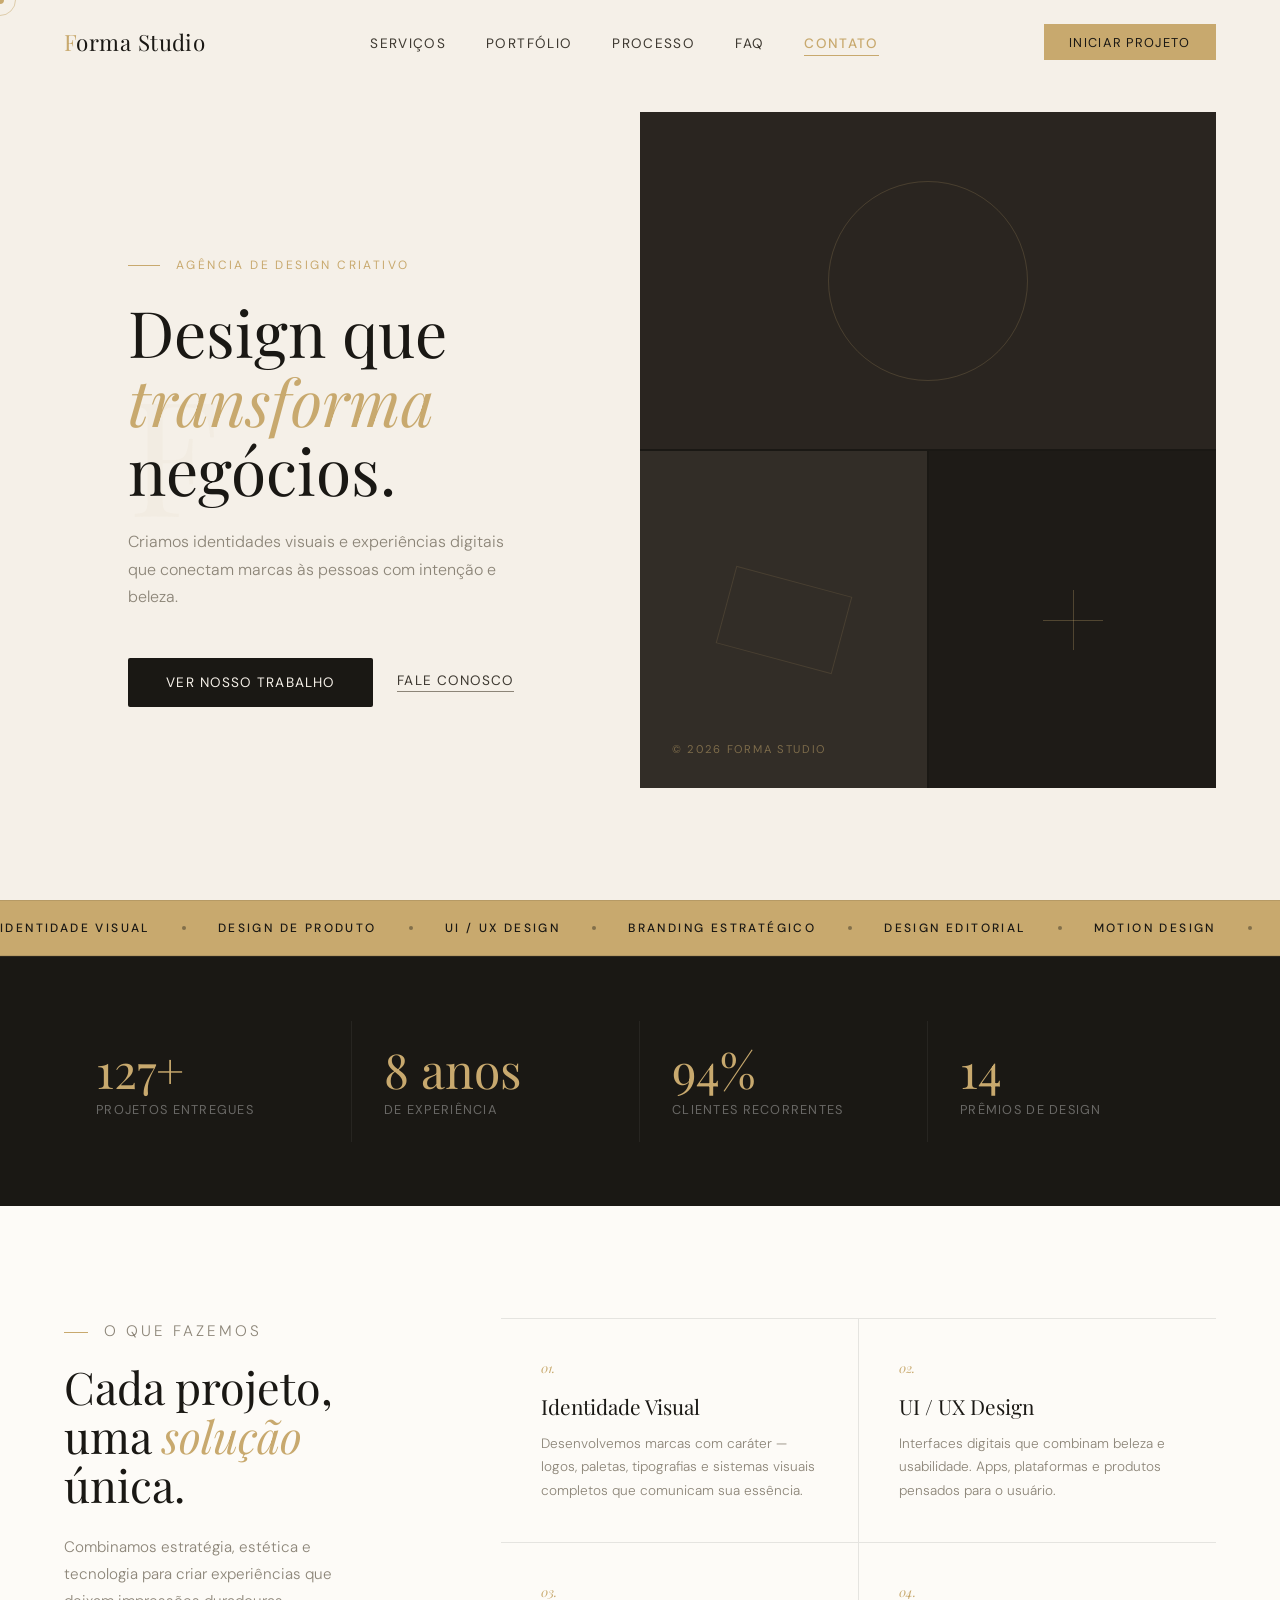
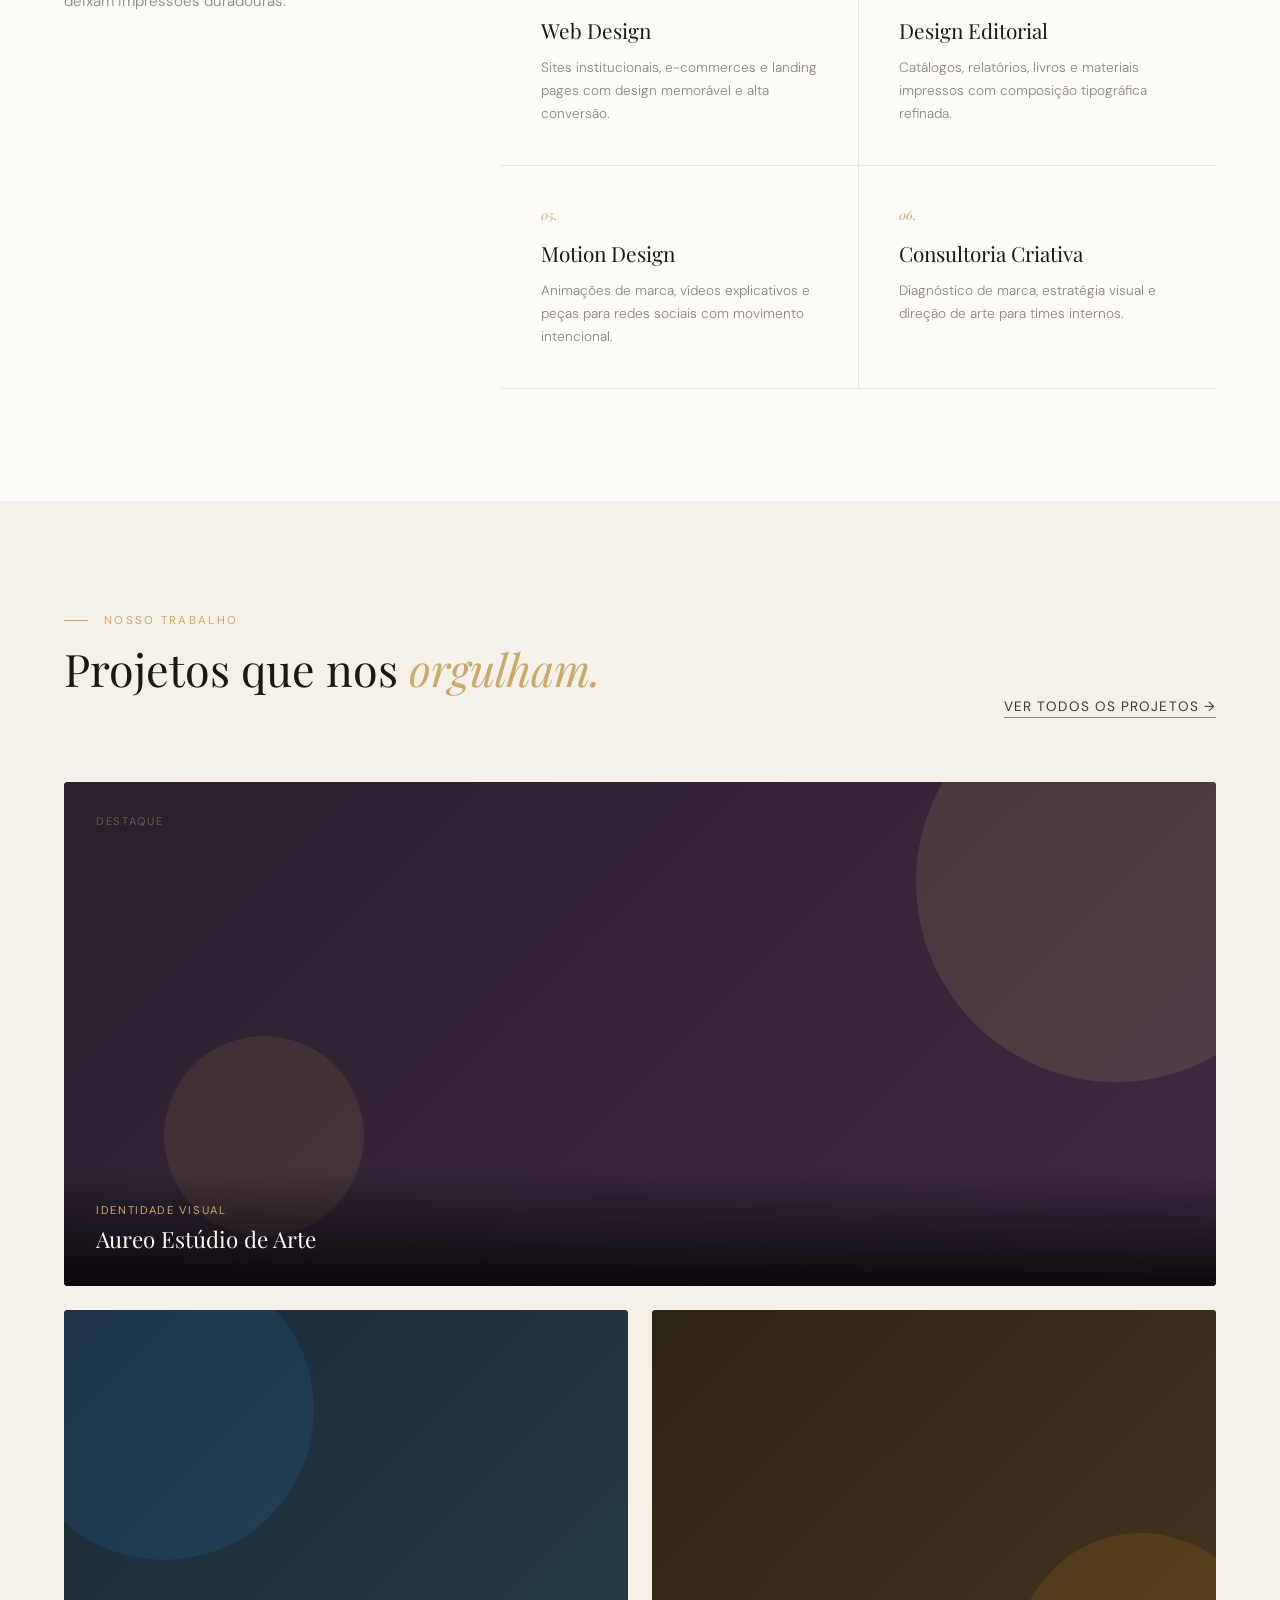
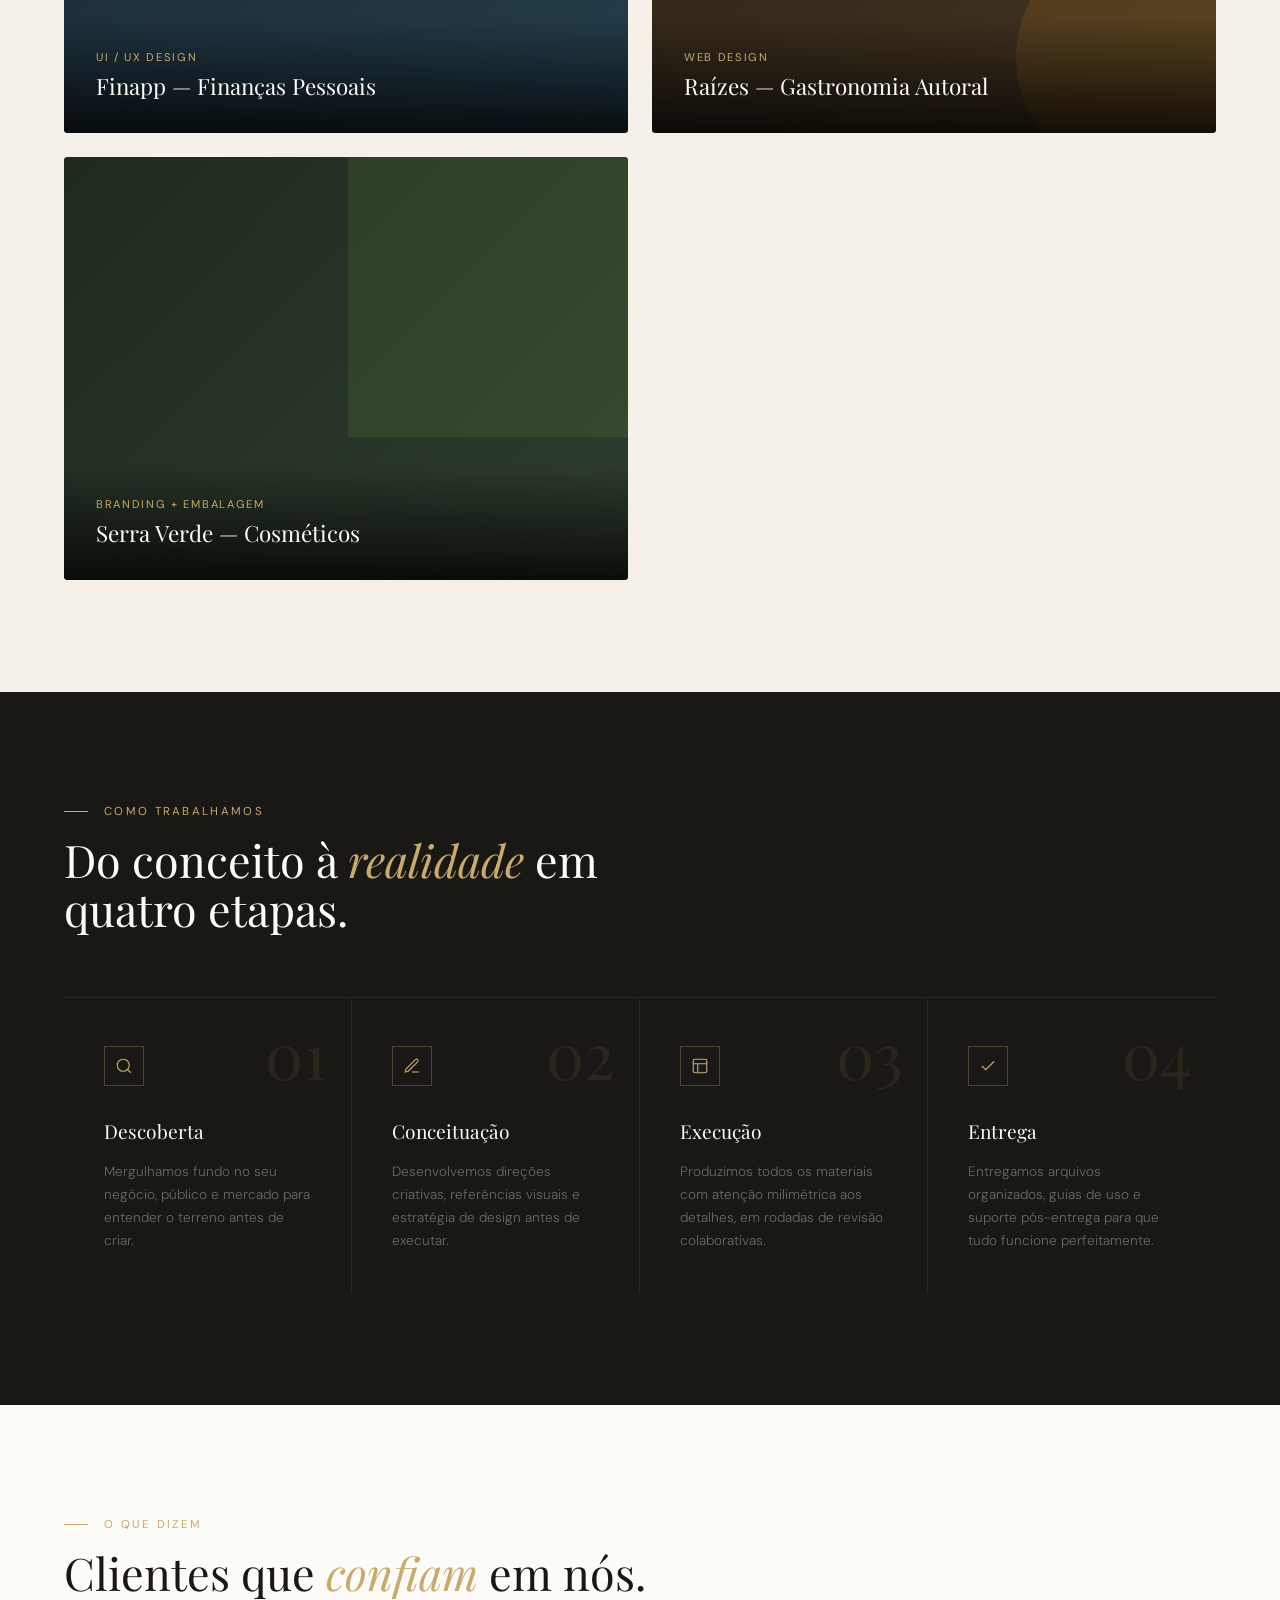
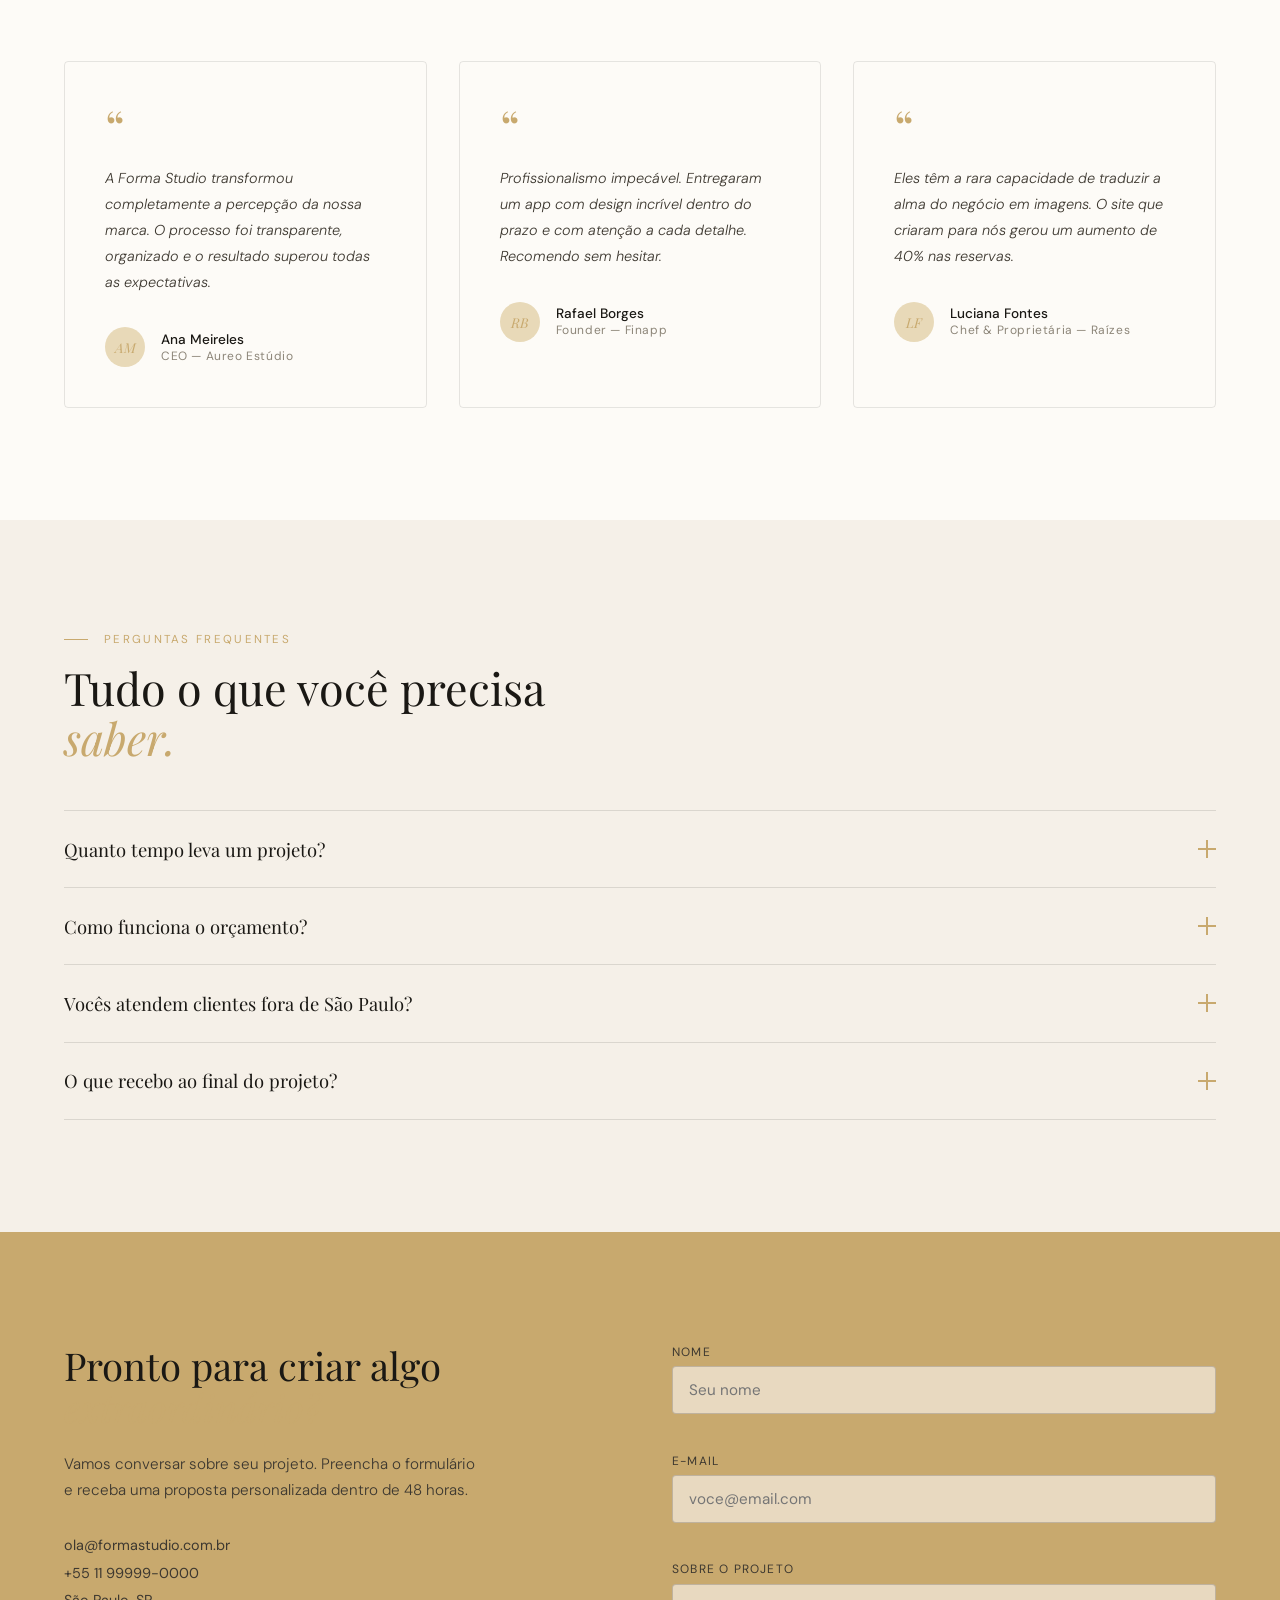
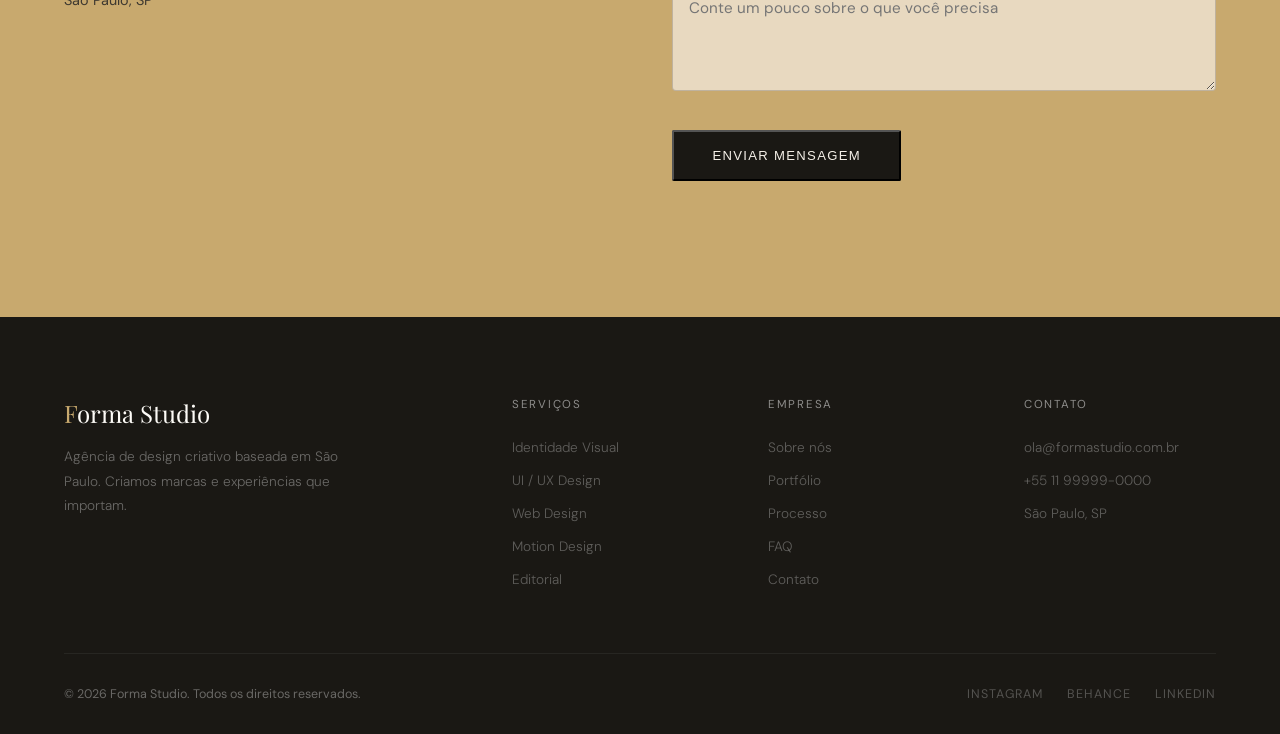
==== commit 2d9f6330: "feat: eleva o site ao padrão premium e adiciona novas funcionalidades Correções de erros: - Adiciona" ====
--- a/index.html
+++ b/index.html
@@ -24,11 +24,19 @@
 <meta name="twitter:title" content="Forma Studio — Design que transforma">
 <meta name="twitter:description" content="Agência de design criativo em São Paulo. Criamos identidades visuais e experiências digitais que conectam marcas às pessoas.">
 
+<!-- Favicon (SVG inline) -->
+<link rel="icon" href="data:image/svg+xml,%3Csvg xmlns='http://www.w3.org/2000/svg' viewBox='0 0 32 32'%3E%3Crect width='32' height='32' fill='%231A1814'/%3E%3Ctext x='16' y='23' font-family='Georgia,serif' font-size='20' fill='%23C8A96E' text-anchor='middle'%3EF%3C/text%3E%3C/svg%3E">
+
 <link rel="preconnect" href="https://fonts.googleapis.com">
+<link rel="preconnect" href="https://fonts.gstatic.com" crossorigin>
 <link href="https://fonts.googleapis.com/css2?family=Playfair+Display:ital,wght@0,400;0,700;1,400&family=DM+Sans:wght@300;400;500&display=swap" rel="stylesheet">
 <link rel="stylesheet" href="style.css">
 </head>
 <body>
+
+<a href="#main" class="skip-link">Pular para o conteúdo</a>
+
+<div class="scroll-progress" id="scrollProgress" aria-hidden="true"></div>
 
 <div class="cursor" id="cursor" aria-hidden="true"></div>
 <div class="cursor-ring" id="cursorRing" aria-hidden="true"></div>
@@ -40,10 +48,28 @@
     <li><a href="#servicos">Serviços</a></li>
     <li><a href="#portfolio">Portfólio</a></li>
     <li><a href="#processo">Processo</a></li>
+    <li><a href="#faq">FAQ</a></li>
     <li><a href="#contato">Contato</a></li>
   </ul>
   <a href="#contato" class="nav-cta">Iniciar projeto</a>
+  <button id="navToggle" class="nav-toggle" aria-label="Abrir menu" aria-expanded="false" aria-controls="mobileMenu">
+    <span></span><span></span><span></span>
+  </button>
 </nav>
+
+<!-- MENU MOBILE -->
+<div class="mobile-menu" id="mobileMenu">
+  <ul>
+    <li><a href="#servicos">Serviços</a></li>
+    <li><a href="#portfolio">Portfólio</a></li>
+    <li><a href="#processo">Processo</a></li>
+    <li><a href="#faq">FAQ</a></li>
+    <li><a href="#contato">Contato</a></li>
+    <li><a href="#contato" class="mobile-cta">Iniciar projeto</a></li>
+  </ul>
+</div>
+
+<main id="main">
 
 <!-- HERO -->
 <section class="hero" aria-label="Apresentação principal">
@@ -75,7 +101,7 @@
         </div>
       </div>
     </div>
-    <span class="hero-label">© 2024 Forma Studio</span>
+    <span class="hero-label">© <span data-year>2026</span> Forma Studio</span>
   </div>
 </section>
 
@@ -100,19 +126,19 @@
 <!-- STATS -->
 <div class="stats" role="region" aria-label="Estatísticas da empresa">
   <div class="stat reveal">
-    <div class="stat-num">127+</div>
+    <div class="stat-num"><span data-count="127" data-suffix="+">127+</span></div>
     <div class="stat-label">Projetos entregues</div>
   </div>
   <div class="stat reveal">
-    <div class="stat-num">8 anos</div>
+    <div class="stat-num"><span data-count="8">8</span> anos</div>
     <div class="stat-label">De experiência</div>
   </div>
   <div class="stat reveal">
-    <div class="stat-num">94%</div>
+    <div class="stat-num"><span data-count="94" data-suffix="%">94%</span></div>
     <div class="stat-label">Clientes recorrentes</div>
   </div>
   <div class="stat reveal">
-    <div class="stat-num">14</div>
+    <div class="stat-num"><span data-count="14">14</span></div>
     <div class="stat-label">Prêmios de design</div>
   </div>
 </div>
@@ -294,17 +320,85 @@
   </div>
 </section>
 
-<!-- CTA -->
-<div class="cta-section" id="contato" role="region" aria-label="Contato">
-  <div>
+<!-- FAQ -->
+<section class="faq" id="faq" aria-label="Perguntas frequentes">
+  <div class="faq-intro">
+    <p class="section-tag reveal">Perguntas frequentes</p>
+    <h2 class="reveal">Tudo o que você precisa <em>saber.</em></h2>
+  </div>
+  <div class="faq-list">
+    <div class="faq-item reveal">
+      <button class="faq-question" aria-expanded="false">
+        <span>Quanto tempo leva um projeto?</span>
+        <span class="faq-icon" aria-hidden="true"></span>
+      </button>
+      <div class="faq-answer">
+        <p>Depende do escopo. Uma identidade visual completa leva de 4 a 6 semanas; já um site institucional costuma levar de 6 a 10 semanas. Definimos o cronograma juntos logo na etapa de descoberta.</p>
+      </div>
+    </div>
+    <div class="faq-item reveal">
+      <button class="faq-question" aria-expanded="false">
+        <span>Como funciona o orçamento?</span>
+        <span class="faq-icon" aria-hidden="true"></span>
+      </button>
+      <div class="faq-answer">
+        <p>Cada projeto é único, então preparamos uma proposta personalizada após entender suas necessidades. Você recebe um orçamento detalhado, sem surpresas, em até 48 horas.</p>
+      </div>
+    </div>
+    <div class="faq-item reveal">
+      <button class="faq-question" aria-expanded="false">
+        <span>Vocês atendem clientes fora de São Paulo?</span>
+        <span class="faq-icon" aria-hidden="true"></span>
+      </button>
+      <div class="faq-answer">
+        <p>Sim! Trabalhamos de forma remota com clientes em todo o Brasil e no exterior. Todo o processo é colaborativo e acompanhado por reuniões online e entregas digitais.</p>
+      </div>
+    </div>
+    <div class="faq-item reveal">
+      <button class="faq-question" aria-expanded="false">
+        <span>O que recebo ao final do projeto?</span>
+        <span class="faq-icon" aria-hidden="true"></span>
+      </button>
+      <div class="faq-answer">
+        <p>Você recebe todos os arquivos editáveis e finais, um manual de uso da marca e suporte pós-entrega para garantir que tudo seja aplicado corretamente.</p>
+      </div>
+    </div>
+  </div>
+</section>
+
+<!-- CTA + FORMULÁRIO -->
+<div class="cta-section" id="contato" data-spy role="region" aria-label="Contato">
+  <div class="cta-left">
     <h2>Pronto para criar algo <em>extraordinário?</em></h2>
-  </div>
-  <div class="cta-right">
-    <p>Vamos conversar sobre seu projeto. Entre em contato e receba uma proposta personalizada dentro de 48 horas.</p>
-    <a href="mailto:ola@formastudio.com.br" class="btn-dark">Enviar mensagem</a>
-    <span style="font-size: 0.8rem; color: var(--mid);">ola@formastudio.com.br · +55 11 99999-0000</span>
-  </div>
+    <p>Vamos conversar sobre seu projeto. Preencha o formulário e receba uma proposta personalizada dentro de 48 horas.</p>
+    <ul class="cta-contacts">
+      <li><a href="mailto:ola@formastudio.com.br">ola@formastudio.com.br</a></li>
+      <li><a href="tel:+5511999990000">+55 11 99999-0000</a></li>
+      <li>São Paulo, SP</li>
+    </ul>
+  </div>
+  <form class="contact-form" id="contactForm" novalidate>
+    <div class="form-field">
+      <label for="name">Nome</label>
+      <input type="text" id="name" name="name" autocomplete="name" placeholder="Seu nome">
+      <span class="field-error" aria-live="polite"></span>
+    </div>
+    <div class="form-field">
+      <label for="email">E-mail</label>
+      <input type="email" id="email" name="email" autocomplete="email" placeholder="voce@email.com">
+      <span class="field-error" aria-live="polite"></span>
+    </div>
+    <div class="form-field">
+      <label for="message">Sobre o projeto</label>
+      <textarea id="message" name="message" rows="4" placeholder="Conte um pouco sobre o que você precisa"></textarea>
+      <span class="field-error" aria-live="polite"></span>
+    </div>
+    <button type="submit" class="btn-dark">Enviar mensagem</button>
+    <p class="form-status" id="formStatus" role="status" aria-live="polite"></p>
+  </form>
 </div>
+
+</main>
 
 <!-- FOOTER -->
 <footer role="contentinfo">
@@ -316,41 +410,45 @@
     <div class="footer-col">
       <h4>Serviços</h4>
       <ul>
-        <li><a href="#">Identidade Visual</a></li>
-        <li><a href="#">UI / UX Design</a></li>
-        <li><a href="#">Web Design</a></li>
-        <li><a href="#">Motion Design</a></li>
-        <li><a href="#">Editorial</a></li>
+        <li><a href="#servicos">Identidade Visual</a></li>
+        <li><a href="#servicos">UI / UX Design</a></li>
+        <li><a href="#servicos">Web Design</a></li>
+        <li><a href="#servicos">Motion Design</a></li>
+        <li><a href="#servicos">Editorial</a></li>
       </ul>
     </div>
     <div class="footer-col">
       <h4>Empresa</h4>
       <ul>
-        <li><a href="#">Sobre nós</a></li>
-        <li><a href="#">Portfólio</a></li>
-        <li><a href="#">Processo</a></li>
-        <li><a href="#">Blog</a></li>
-        <li><a href="#">Carreiras</a></li>
+        <li><a href="#servicos">Sobre nós</a></li>
+        <li><a href="#portfolio">Portfólio</a></li>
+        <li><a href="#processo">Processo</a></li>
+        <li><a href="#faq">FAQ</a></li>
+        <li><a href="#contato">Contato</a></li>
       </ul>
     </div>
     <div class="footer-col">
       <h4>Contato</h4>
       <ul>
-        <li><a href="#">ola@formastudio.com.br</a></li>
-        <li><a href="#">+55 11 99999-0000</a></li>
-        <li><a href="#">São Paulo, SP</a></li>
+        <li><a href="mailto:ola@formastudio.com.br">ola@formastudio.com.br</a></li>
+        <li><a href="tel:+5511999990000">+55 11 99999-0000</a></li>
+        <li><a href="https://maps.google.com/?q=São Paulo, SP" target="_blank" rel="noopener noreferrer">São Paulo, SP</a></li>
       </ul>
     </div>
   </div>
   <div class="footer-bottom">
-    <span>© 2024 Forma Studio. Todos os direitos reservados.</span>
+    <span>© <span data-year>2026</span> Forma Studio. Todos os direitos reservados.</span>
     <div class="footer-socials" aria-label="Redes sociais">
-      <a href="#" rel="noopener noreferrer">Instagram</a>
-      <a href="#" rel="noopener noreferrer">Behance</a>
-      <a href="#" rel="noopener noreferrer">LinkedIn</a>
+      <a href="https://instagram.com" target="_blank" rel="noopener noreferrer">Instagram</a>
+      <a href="https://behance.net" target="_blank" rel="noopener noreferrer">Behance</a>
+      <a href="https://linkedin.com" target="_blank" rel="noopener noreferrer">LinkedIn</a>
     </div>
   </div>
 </footer>
+
+<button id="toTop" class="to-top" aria-label="Voltar ao topo">
+  <svg viewBox="0 0 24 24" aria-hidden="true"><polyline points="18 15 12 9 6 15"/></svg>
+</button>
 
 <script src="script.js"></script>
 </body>
--- a/style.css
+++ b/style.css
@@ -10,7 +10,14 @@
   --white: #FDFBF7;
   --serif: 'Playfair Display', Georgia, serif;
   --sans: 'DM Sans', system-ui, sans-serif;
-}
+  /* easing refinado (estilo Apple) */
+  --ease: cubic-bezier(0.22, 1, 0.36, 1);
+  --ease-out: cubic-bezier(0.16, 1, 0.3, 1);
+  --shadow-soft: 0 1px 2px rgba(26,24,20,0.04), 0 8px 30px rgba(26,24,20,0.06);
+  --shadow-lift: 0 4px 12px rgba(26,24,20,0.08), 0 20px 50px rgba(26,24,20,0.12);
+}
+
+::selection { background: var(--accent); color: var(--dark); }
 
 html { scroll-behavior: smooth; }
 
@@ -19,6 +26,41 @@
   background: var(--cream);
   color: var(--dark);
   overflow-x: hidden;
+}
+body.menu-open { overflow: hidden; }
+
+/* Acessibilidade: foco visível e skip link */
+a:focus-visible,
+button:focus-visible,
+input:focus-visible,
+textarea:focus-visible {
+  outline: 2px solid var(--accent);
+  outline-offset: 3px;
+}
+.skip-link {
+  position: absolute;
+  left: 1rem;
+  top: -100px;
+  z-index: 1000;
+  background: var(--dark);
+  color: var(--cream);
+  padding: 0.75rem 1.25rem;
+  text-decoration: none;
+  font-size: 0.85rem;
+  border-radius: 4px;
+  transition: top 0.2s;
+}
+.skip-link:focus { top: 1rem; }
+
+/* Barra de progresso de leitura */
+.scroll-progress {
+  position: fixed;
+  top: 0; left: 0;
+  height: 3px;
+  width: 0;
+  background: var(--accent);
+  z-index: 200;
+  transition: width 0.1s linear;
 }
 
 /* NAV */
@@ -52,7 +94,9 @@
   text-decoration: none;
   transition: color 0.2s;
 }
-.nav-links a:hover { color: var(--accent); }
+.nav-links a:hover,
+.nav-links a.active { color: var(--accent); }
+.nav-links a.active { font-weight: 500; }
 .nav-cta {
   font-size: 0.8rem;
   letter-spacing: 0.1em;
@@ -64,6 +108,67 @@
   transition: opacity 0.2s;
 }
 .nav-cta:hover { opacity: 0.8; }
+
+/* Botão hambúrguer (mobile) */
+.nav-toggle {
+  display: none;
+  flex-direction: column;
+  justify-content: center;
+  gap: 5px;
+  width: 40px;
+  height: 40px;
+  background: none;
+  border: none;
+  cursor: pointer;
+  padding: 0;
+  z-index: 110;
+}
+.nav-toggle span {
+  display: block;
+  width: 24px;
+  height: 2px;
+  background: var(--dark);
+  transition: transform 0.3s, opacity 0.3s;
+}
+.nav-toggle.active span:nth-child(1) { transform: translateY(7px) rotate(45deg); }
+.nav-toggle.active span:nth-child(2) { opacity: 0; }
+.nav-toggle.active span:nth-child(3) { transform: translateY(-7px) rotate(-45deg); }
+
+/* Menu mobile */
+.mobile-menu {
+  position: fixed;
+  inset: 0;
+  background: var(--cream);
+  z-index: 105;
+  display: flex;
+  align-items: center;
+  justify-content: center;
+  opacity: 0;
+  visibility: hidden;
+  transform: translateY(-12px);
+  transition: opacity 0.3s, transform 0.3s, visibility 0.3s;
+}
+.mobile-menu.open { opacity: 1; visibility: visible; transform: translateY(0); }
+.mobile-menu ul { list-style: none; text-align: center; display: flex; flex-direction: column; gap: 1.75rem; }
+.mobile-menu a {
+  font-family: var(--serif);
+  font-size: 1.8rem;
+  color: var(--dark);
+  text-decoration: none;
+  transition: color 0.2s;
+}
+.mobile-menu a:hover { color: var(--accent); }
+.mobile-menu .mobile-cta {
+  display: inline-block;
+  margin-top: 0.5rem;
+  font-family: var(--sans);
+  font-size: 0.85rem;
+  letter-spacing: 0.1em;
+  text-transform: uppercase;
+  background: var(--accent);
+  color: var(--dark);
+  padding: 0.8rem 2rem;
+}
 
 /* HERO */
 .hero {
@@ -126,10 +231,12 @@
   letter-spacing: 0.08em;
   text-transform: uppercase;
   text-decoration: none;
-  transition: background 0.2s;
+  transition: background 0.3s var(--ease), transform 0.3s var(--ease), box-shadow 0.3s var(--ease);
   display: inline-block;
-}
-.btn-primary:hover { background: var(--accent); }
+  border-radius: 2px;
+}
+.btn-primary:hover { background: var(--accent); transform: translateY(-2px); box-shadow: var(--shadow-lift); }
+.btn-primary:active { transform: translateY(0); }
 .btn-ghost {
   color: var(--mid);
   font-size: 0.85rem;
@@ -239,6 +346,7 @@
 
 /* SECTION COMMON */
 section { padding: 7rem 4rem; }
+section[id], [id][data-spy] { scroll-margin-top: 90px; }
 .section-tag {
   font-size: 0.72rem;
   letter-spacing: 0.2em;
@@ -360,15 +468,12 @@
   position: absolute;
   bottom: 0; left: 0; right: 0;
   padding: 2rem;
-  background: linear-gradient(transparent, rgba(0,0,0,0.7));
-  transform: translateY(20px);
-  opacity: 0;
-  transition: transform 0.4s, opacity 0.4s;
-}
-.project-card:hover .project-info {
+  background: linear-gradient(transparent, rgba(0,0,0,0.78));
   transform: translateY(0);
   opacity: 1;
-}
+  transition: transform 0.5s var(--ease), padding 0.5s var(--ease);
+}
+.project-card:hover .project-info { padding-bottom: 2.5rem; }
 .project-cat {
   font-size: 0.7rem;
   letter-spacing: 0.15em;
@@ -496,27 +601,120 @@
   letter-spacing: 0.05em;
 }
 
-/* CTA */
+/* FAQ */
+.faq { background: var(--cream); }
+.faq-intro { margin-bottom: 3rem; max-width: 600px; }
+.faq-list {
+  display: flex;
+  flex-direction: column;
+  border-top: 1px solid rgba(26,24,20,0.12);
+}
+.faq-item { border-bottom: 1px solid rgba(26,24,20,0.12); }
+.faq-question {
+  width: 100%;
+  display: flex;
+  align-items: center;
+  justify-content: space-between;
+  gap: 1.5rem;
+  background: none;
+  border: none;
+  cursor: pointer;
+  text-align: left;
+  padding: 1.6rem 0;
+  font-family: var(--serif);
+  font-size: 1.15rem;
+  color: var(--dark);
+  transition: color 0.2s;
+}
+.faq-question:hover { color: var(--accent); }
+.faq-icon {
+  position: relative;
+  width: 18px; height: 18px;
+  flex-shrink: 0;
+}
+.faq-icon::before,
+.faq-icon::after {
+  content: '';
+  position: absolute;
+  background: var(--accent);
+  transition: transform 0.3s, opacity 0.3s;
+}
+.faq-icon::before { width: 100%; height: 2px; top: 50%; left: 0; transform: translateY(-50%); }
+.faq-icon::after { width: 2px; height: 100%; left: 50%; top: 0; transform: translateX(-50%); }
+.faq-item.open .faq-icon::after { opacity: 0; transform: translateX(-50%) rotate(90deg); }
+.faq-answer {
+  max-height: 0;
+  overflow: hidden;
+  transition: max-height 0.35s ease;
+}
+.faq-item.open .faq-answer { max-height: 300px; }
+.faq-answer p {
+  font-size: 0.9rem;
+  color: var(--muted);
+  line-height: 1.8;
+  font-weight: 300;
+  padding-bottom: 1.6rem;
+  max-width: 680px;
+}
+
+/* CTA + FORMULÁRIO */
 .cta-section {
   background: var(--accent);
   padding: 7rem 4rem;
   display: grid;
   grid-template-columns: 1fr 1fr;
-  align-items: center;
+  align-items: start;
   gap: 4rem;
 }
 .cta-section h2 {
   color: var(--dark);
   font-size: clamp(2rem, 3vw, 3rem);
 }
-.cta-right { display: flex; flex-direction: column; align-items: flex-start; gap: 1.5rem; }
-.cta-right p {
+.cta-left p {
   font-size: 0.95rem;
   color: var(--mid);
   line-height: 1.7;
   font-weight: 300;
   max-width: 420px;
-}
+  margin-bottom: 2rem;
+}
+.cta-contacts { list-style: none; display: flex; flex-direction: column; gap: 0.6rem; }
+.cta-contacts li, .cta-contacts a {
+  font-size: 0.9rem;
+  color: var(--mid);
+  text-decoration: none;
+}
+.cta-contacts a:hover { color: var(--dark); text-decoration: underline; }
+
+/* Formulário de contato */
+.contact-form { display: flex; flex-direction: column; gap: 1.25rem; }
+.form-field { display: flex; flex-direction: column; gap: 0.4rem; }
+.form-field label {
+  font-size: 0.75rem;
+  letter-spacing: 0.1em;
+  text-transform: uppercase;
+  color: var(--mid);
+}
+.form-field input,
+.form-field textarea {
+  font-family: var(--sans);
+  font-size: 0.95rem;
+  color: var(--dark);
+  background: rgba(253, 251, 247, 0.6);
+  border: 1px solid rgba(26,24,20,0.2);
+  border-radius: 4px;
+  padding: 0.8rem 1rem;
+  resize: vertical;
+  transition: border-color 0.2s, background 0.2s;
+}
+.form-field input:focus,
+.form-field textarea:focus { background: var(--white); border-color: var(--dark); outline: none; }
+.form-field.has-error input,
+.form-field.has-error textarea { border-color: #B23A3A; background: #fbeaea; }
+.field-error { font-size: 0.78rem; color: #B23A3A; min-height: 1em; }
+.form-status { font-size: 0.85rem; margin-top: 0.25rem; }
+.form-status.error { color: #8a2a2a; }
+.form-status.success { color: #2f6b3a; }
 .btn-dark {
   background: var(--dark);
   color: var(--cream);
@@ -525,9 +723,12 @@
   letter-spacing: 0.1em;
   text-transform: uppercase;
   text-decoration: none;
-  transition: opacity 0.2s;
-}
-.btn-dark:hover { opacity: 0.8; }
+  border-radius: 2px;
+  transition: opacity 0.3s var(--ease), transform 0.3s var(--ease), box-shadow 0.3s var(--ease);
+}
+.btn-dark:hover { opacity: 0.92; transform: translateY(-2px); box-shadow: var(--shadow-lift); }
+.btn-dark:active { transform: translateY(0); }
+.contact-form .btn-dark { align-self: flex-start; }
 
 /* FOOTER */
 footer {
@@ -617,7 +818,6 @@
   pointer-events: none;
   z-index: 9999;
   transition: transform 0.2s;
-  mix-blend-mode: multiply;
 }
 .cursor-ring {
   position: fixed;
@@ -666,11 +866,126 @@
   to { transform: translateX(-50%); }
 }
 
+/* BOTÃO VOLTAR AO TOPO */
+.to-top {
+  position: fixed;
+  bottom: 2rem; right: 2rem;
+  width: 48px; height: 48px;
+  border-radius: 50%;
+  background: var(--dark);
+  border: none;
+  color: var(--accent);
+  cursor: pointer;
+  display: flex;
+  align-items: center;
+  justify-content: center;
+  opacity: 0;
+  visibility: hidden;
+  transform: translateY(12px);
+  transition: opacity 0.3s, transform 0.3s, visibility 0.3s, background 0.2s;
+  z-index: 90;
+}
+.to-top.show { opacity: 1; visibility: visible; transform: translateY(0); }
+.to-top:hover { background: var(--accent); color: var(--dark); }
+.to-top svg { width: 20px; height: 20px; stroke: currentColor; fill: none; stroke-width: 2; }
+
+/* MOVIMENTO REDUZIDO */
+@media (prefers-reduced-motion: reduce) {
+  html { scroll-behavior: auto; }
+  *, *::before, *::after {
+    animation-duration: 0.001ms !important;
+    animation-iteration-count: 1 !important;
+    transition-duration: 0.001ms !important;
+  }
+  .fade-up { opacity: 1; }
+  .marquee-track { animation: none; }
+}
+
+/* =========================================================
+   POLIMENTO PREMIUM — micro-interações e refinamentos
+   ========================================================= */
+
+/* Serviços: indicador de hover + transição refinada */
+.service-item {
+  transition: background 0.4s var(--ease), box-shadow 0.4s var(--ease);
+  position: relative;
+}
+.service-item::after {
+  content: '';
+  position: absolute;
+  left: 0; top: 0;
+  width: 100%; height: 2px;
+  background: var(--accent);
+  transform: scaleX(0);
+  transform-origin: left;
+  transition: transform 0.45s var(--ease);
+}
+.service-item:hover::after { transform: scaleX(1); }
+.service-item:hover { background: var(--cream); }
+.service-name { transition: color 0.3s var(--ease); }
+.service-item:hover .service-name { color: var(--accent); }
+
+/* Portfólio: elevação suave */
+.project-card {
+  border-radius: 4px;
+  transition: transform 0.5s var(--ease), box-shadow 0.5s var(--ease);
+}
+.project-card:hover { transform: translateY(-6px); box-shadow: var(--shadow-lift); }
+.project-title { transition: transform 0.5s var(--ease); }
+.project-card:hover .project-title { transform: translateY(-2px); }
+
+/* Depoimentos: elevação e destaque de borda */
+.testimonial {
+  border-radius: 4px;
+  transition: transform 0.45s var(--ease), box-shadow 0.45s var(--ease), border-color 0.45s var(--ease);
+}
+.testimonial:hover {
+  transform: translateY(-6px);
+  box-shadow: var(--shadow-soft);
+  border-color: rgba(200,169,110,0.5);
+}
+
+/* Estatísticas: leve realce */
+.stat { transition: background 0.4s var(--ease); }
+.stat:hover { background: rgba(200,169,110,0.04); }
+
+/* Marquee pausa ao passar o mouse */
+.marquee-wrap:hover .marquee-track { animation-play-state: paused; }
+
+/* Hero: flutuação sutil dos elementos decorativos
+   (aplicada ao contêiner para preservar o rotate inline do rect) */
+@keyframes floatY {
+  0%, 100% { transform: translateY(0); }
+  50% { transform: translateY(-14px); }
+}
+.img-cell-1 .img-decor { animation: floatY 7s ease-in-out infinite; }
+.img-cell-2 .img-decor { animation: floatY 6s ease-in-out infinite 0.6s; }
+.img-cell-3 .img-decor { animation: floatY 8s ease-in-out infinite 1.2s; }
+
+/* Links de navegação: sublinhado animado */
+.nav-links a {
+  position: relative;
+  padding-bottom: 4px;
+}
+.nav-links a::after {
+  content: '';
+  position: absolute;
+  left: 0; bottom: 0;
+  width: 100%; height: 1px;
+  background: var(--accent);
+  transform: scaleX(0);
+  transform-origin: right;
+  transition: transform 0.35s var(--ease);
+}
+.nav-links a:hover::after,
+.nav-links a.active::after { transform: scaleX(1); transform-origin: left; }
+
 /* MOBILE */
 @media (max-width: 900px) {
   nav { padding: 1.2rem 2rem; }
   nav.scrolled { padding: 0.8rem 2rem; }
   .nav-links, .nav-cta { display: none; }
+  .nav-toggle { display: flex; }
   .hero { grid-template-columns: 1fr; min-height: auto; }
   .hero-left { padding: 8rem 2rem 3rem; }
   .hero-right { height: 40vw; min-height: 200px; }
@@ -686,7 +1001,8 @@
   .process-steps { grid-template-columns: 1fr; }
   .step { border-right: none; border-bottom: 1px solid rgba(255,255,255,0.06); }
   .testimonials-grid { grid-template-columns: 1fr; }
-  .cta-section { grid-template-columns: 1fr; }
+  .cta-section { grid-template-columns: 1fr; gap: 2.5rem; }
+  .to-top { bottom: 1.25rem; right: 1.25rem; }
   .footer-top { grid-template-columns: 1fr 1fr; }
   .footer-bottom { flex-direction: column; gap: 1rem; text-align: center; }
   .portfolio-header { flex-direction: column; align-items: flex-start; gap: 1rem; }
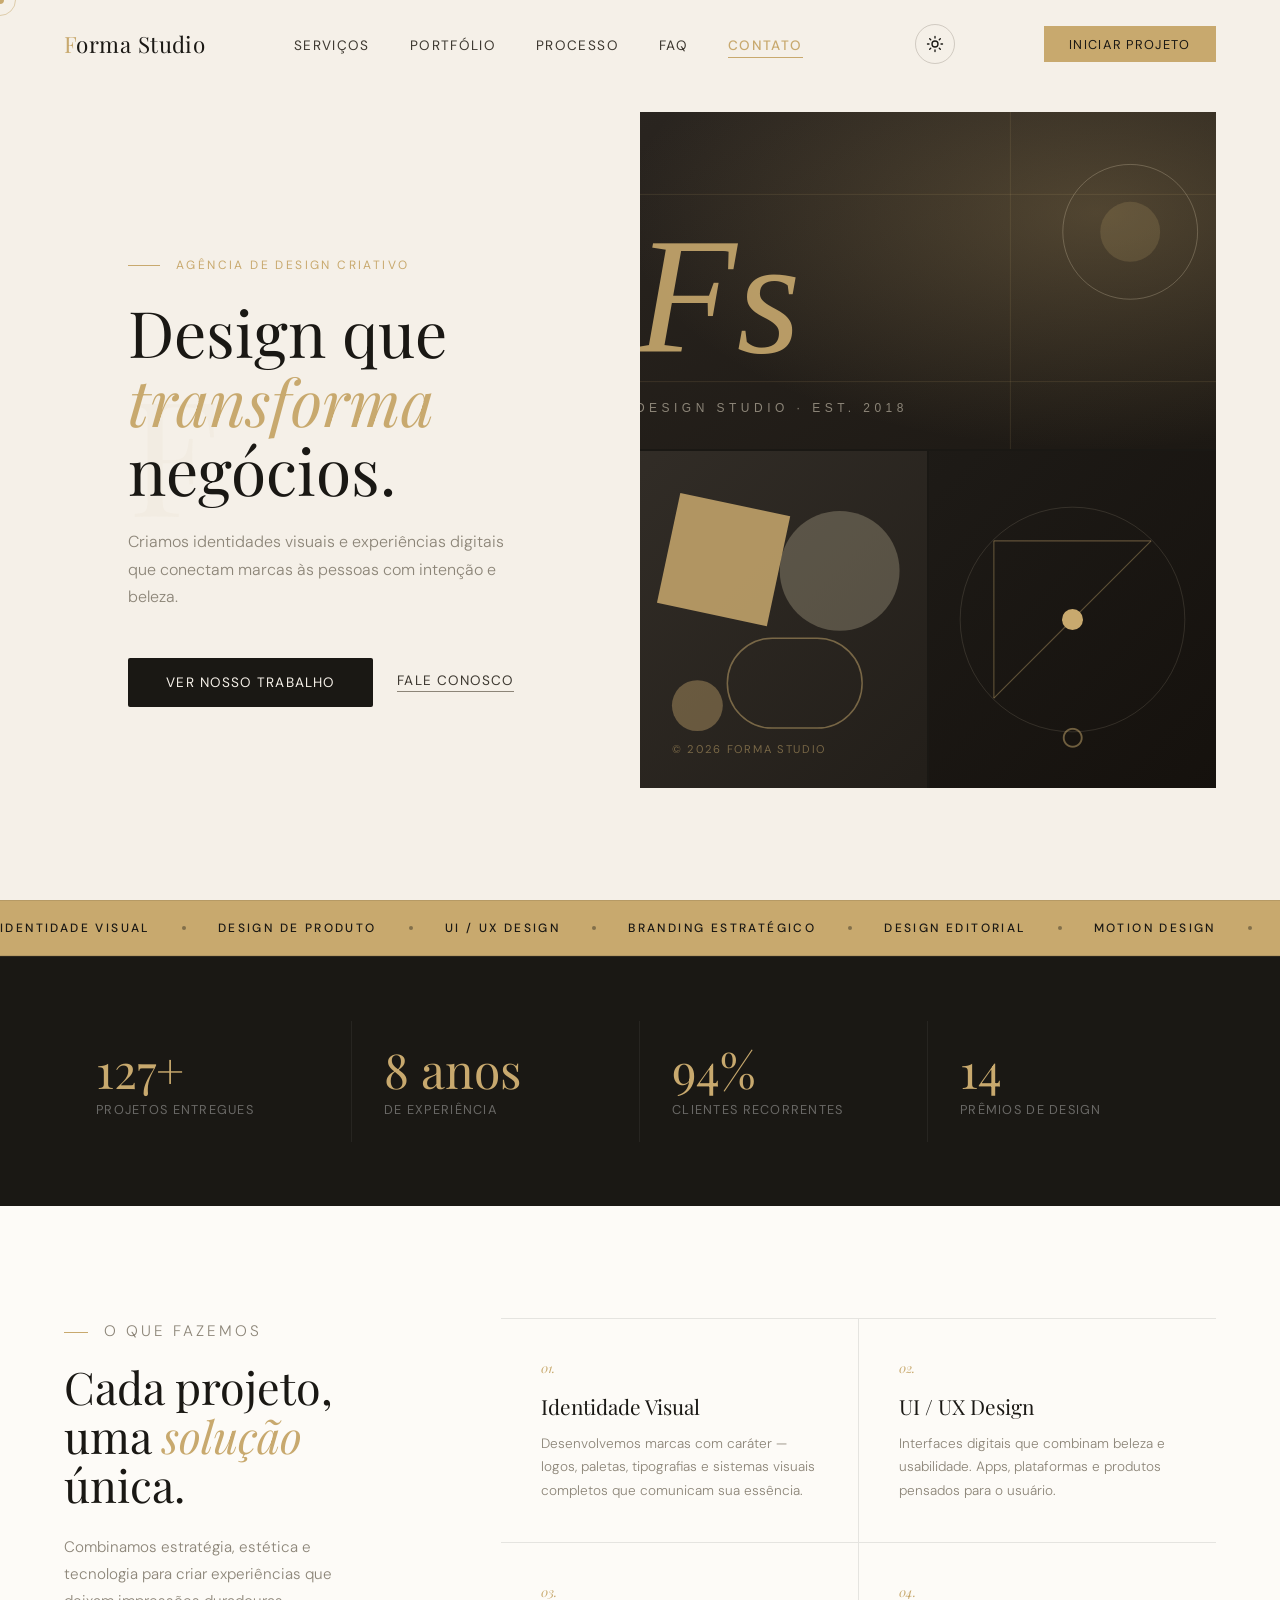
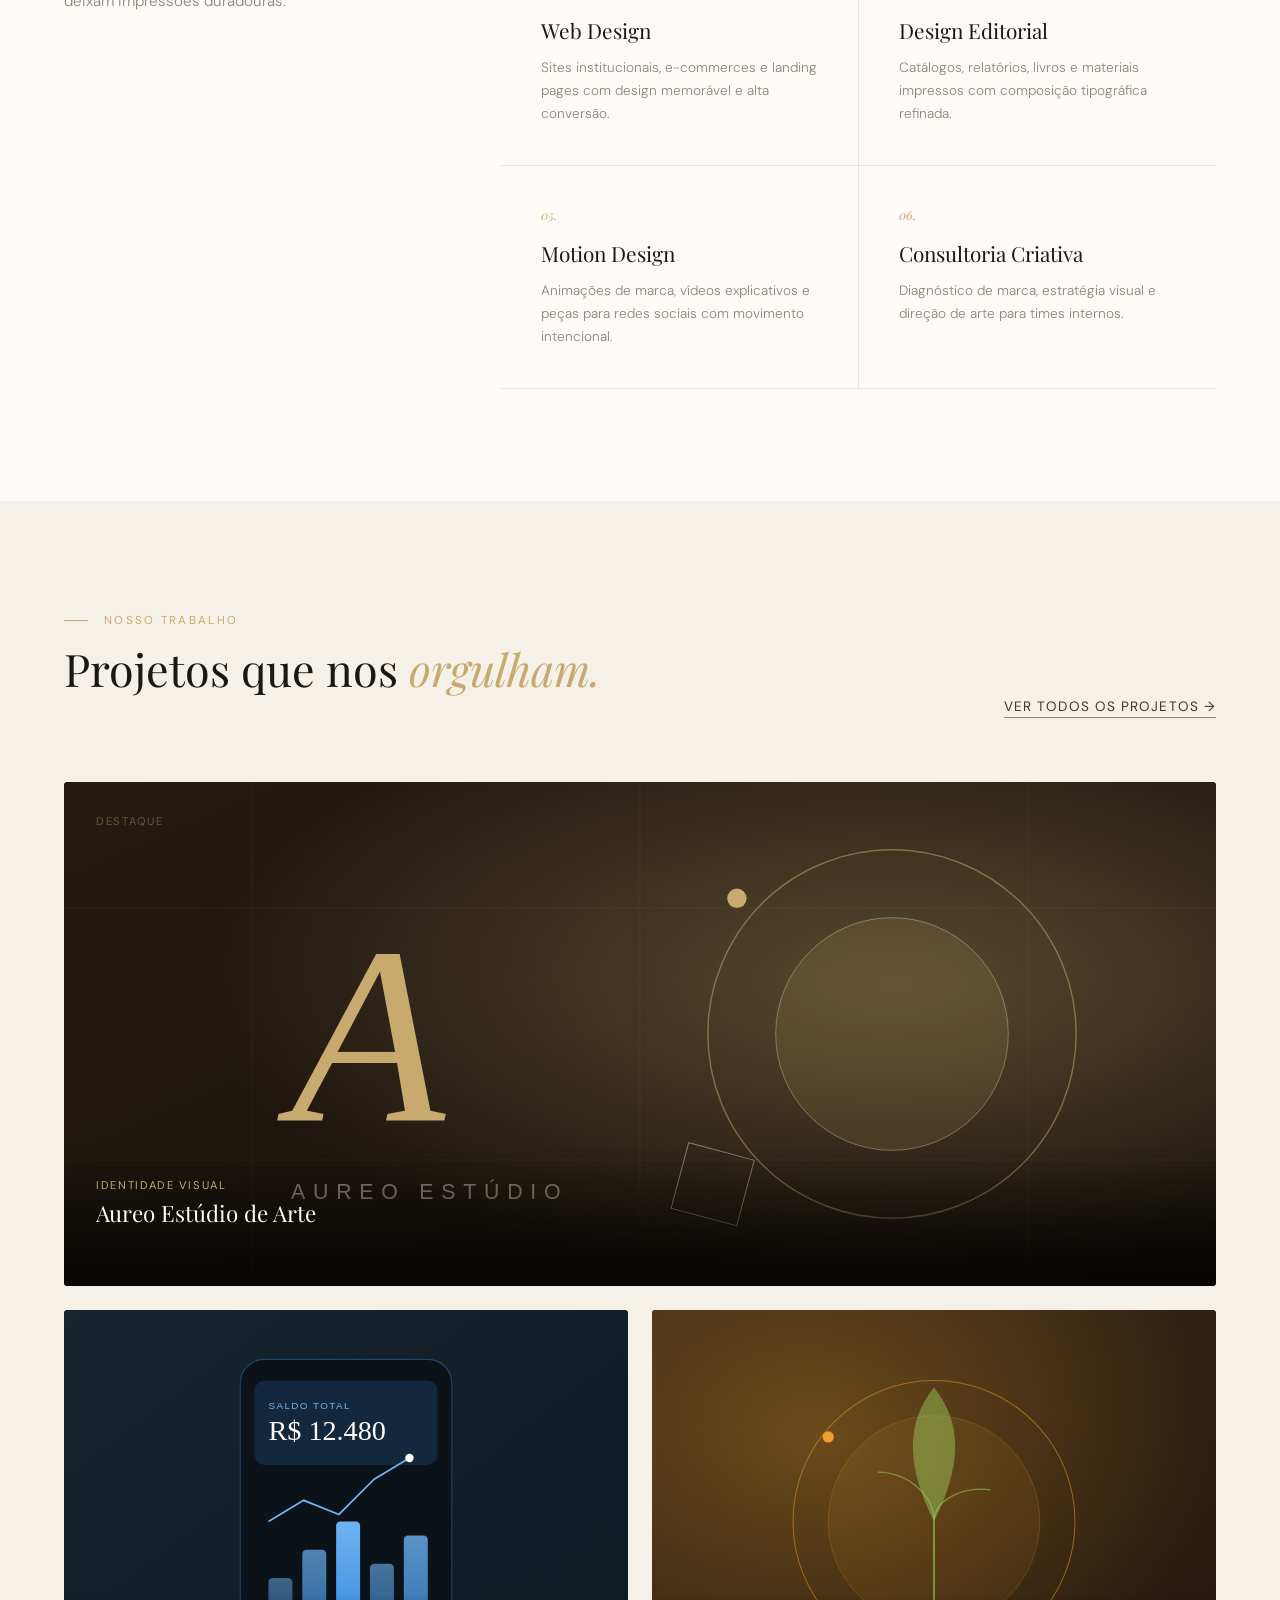
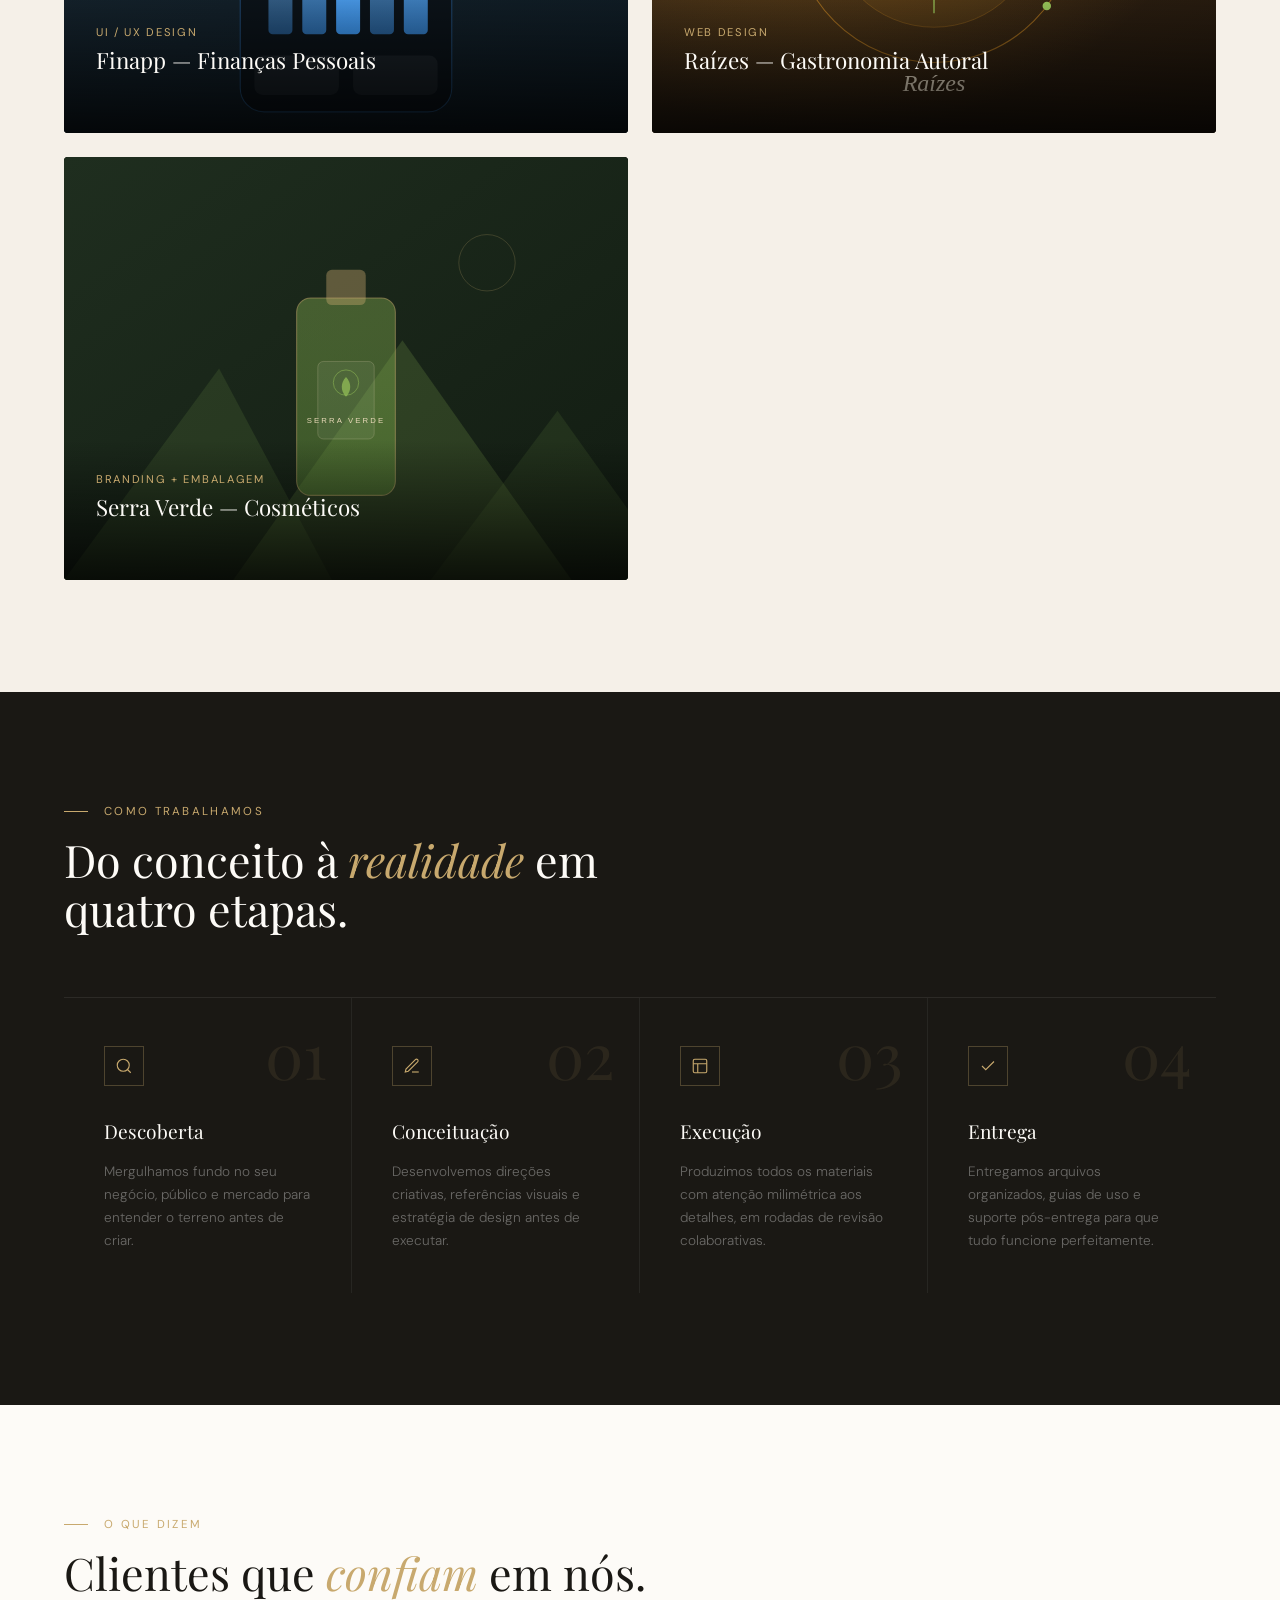
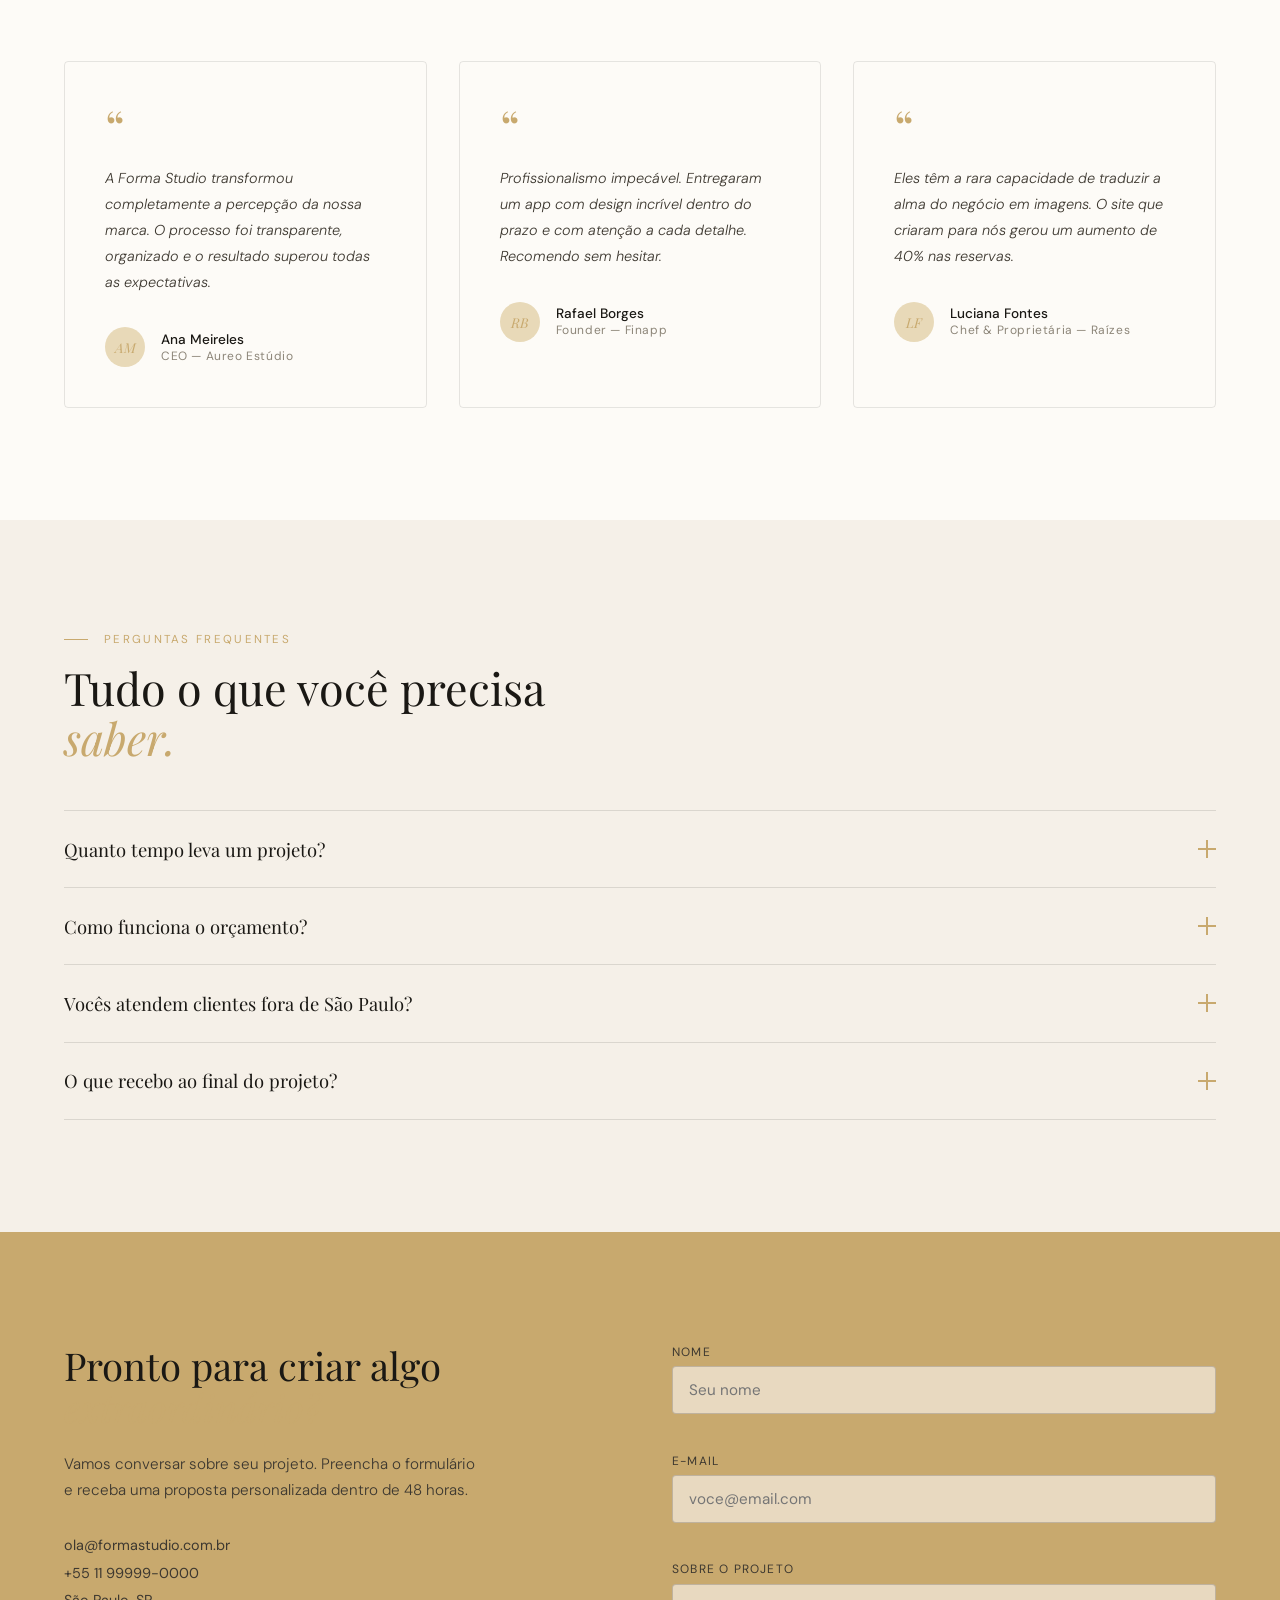
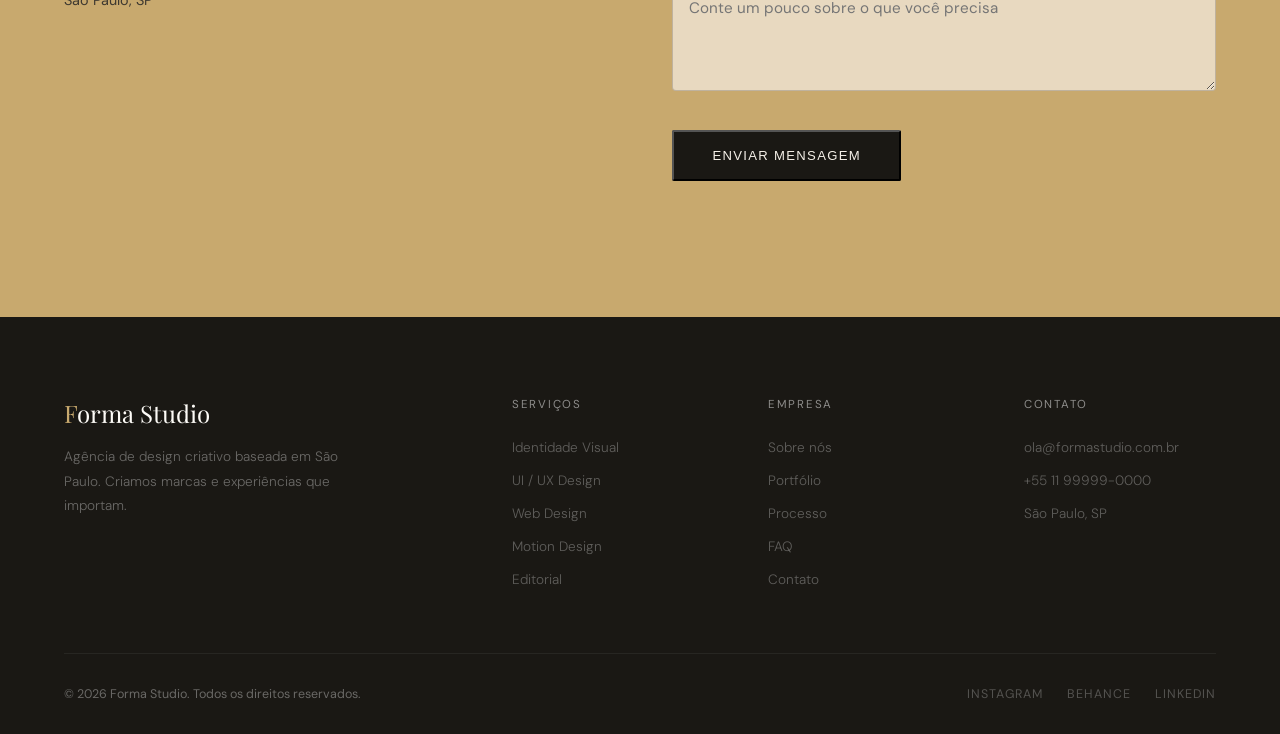
==== commit c2d43614: "feat: estudos de caso, modo escuro, formulário funcional e fundação SEO/PWA Estudos de caso (portfól" ====
--- a/index.html
+++ b/index.html
@@ -3,13 +3,16 @@
 <head>
 <meta charset="UTF-8">
 <meta name="viewport" content="width=device-width, initial-scale=1.0">
-<title>Forma Studio — Design que transforma</title>
+<title>Forma Studio — Agência de Design Criativo em São Paulo</title>
 
 <!-- SEO Meta Tags -->
 <meta name="description" content="Forma Studio — Agência de design criativo em São Paulo. Identidade visual, UI/UX, web design, motion design e consultoria criativa que transformam negócios.">
 <meta name="keywords" content="design, agência de design, identidade visual, branding, UI, UX, web design, motion design, São Paulo, design criativo">
 <meta name="author" content="Forma Studio">
-<meta name="theme-color" content="#C8A96E">
+<meta name="color-scheme" content="light dark">
+<meta name="theme-color" content="#F5F0E8" media="(prefers-color-scheme: light)">
+<meta name="theme-color" content="#15110D" media="(prefers-color-scheme: dark)">
+<link rel="canonical" href="https://luisguilherme605.github.io/Forma-studio/">
 
 <!-- Open Graph -->
 <meta property="og:type" content="website">
@@ -18,14 +21,66 @@
 <meta property="og:url" content="https://luisguilherme605.github.io/Forma-studio/">
 <meta property="og:site_name" content="Forma Studio">
 <meta property="og:locale" content="pt_BR">
+<meta property="og:image" content="https://luisguilherme605.github.io/Forma-studio/assets/og-image.png">
+<meta property="og:image:width" content="1200">
+<meta property="og:image:height" content="630">
+<meta property="og:image:alt" content="Forma Studio — Design que transforma negócios">
 
 <!-- Twitter Card -->
 <meta name="twitter:card" content="summary_large_image">
 <meta name="twitter:title" content="Forma Studio — Design que transforma">
 <meta name="twitter:description" content="Agência de design criativo em São Paulo. Criamos identidades visuais e experiências digitais que conectam marcas às pessoas.">
-
-<!-- Favicon (SVG inline) -->
+<meta name="twitter:image" content="https://luisguilherme605.github.io/Forma-studio/assets/og-image.png">
+
+<!-- Favicons & PWA -->
 <link rel="icon" href="data:image/svg+xml,%3Csvg xmlns='http://www.w3.org/2000/svg' viewBox='0 0 32 32'%3E%3Crect width='32' height='32' fill='%231A1814'/%3E%3Ctext x='16' y='23' font-family='Georgia,serif' font-size='20' fill='%23C8A96E' text-anchor='middle'%3EF%3C/text%3E%3C/svg%3E">
+<link rel="icon" type="image/png" sizes="32x32" href="assets/favicon-32.png">
+<link rel="apple-touch-icon" href="assets/apple-touch-icon.png">
+<link rel="manifest" href="manifest.webmanifest">
+
+<!-- Aplica o tema salvo antes do paint (evita flash) -->
+<script>
+  (function () {
+    try {
+      var t = localStorage.getItem('theme');
+      if (!t) t = matchMedia('(prefers-color-scheme: dark)').matches ? 'dark' : 'light';
+      document.documentElement.setAttribute('data-theme', t);
+    } catch (e) {}
+  })();
+</script>
+
+<!-- Dados estruturados (SEO) -->
+<script type="application/ld+json">
+{
+  "@context": "https://schema.org",
+  "@type": "ProfessionalService",
+  "name": "Forma Studio",
+  "description": "Agência de design criativo em São Paulo. Identidade visual, UI/UX, web design, motion design e consultoria criativa.",
+  "url": "https://luisguilherme605.github.io/Forma-studio/",
+  "image": "https://luisguilherme605.github.io/Forma-studio/assets/og-image.png",
+  "email": "ola@formastudio.com.br",
+  "telephone": "+55-11-99999-0000",
+  "priceRange": "$$",
+  "areaServed": "BR",
+  "address": {
+    "@type": "PostalAddress",
+    "addressLocality": "São Paulo",
+    "addressRegion": "SP",
+    "addressCountry": "BR"
+  },
+  "sameAs": [
+    "https://instagram.com",
+    "https://behance.net",
+    "https://linkedin.com"
+  ],
+  "makesOffer": [
+    { "@type": "Offer", "itemOffered": { "@type": "Service", "name": "Identidade Visual" } },
+    { "@type": "Offer", "itemOffered": { "@type": "Service", "name": "UI / UX Design" } },
+    { "@type": "Offer", "itemOffered": { "@type": "Service", "name": "Web Design" } },
+    { "@type": "Offer", "itemOffered": { "@type": "Service", "name": "Motion Design" } }
+  ]
+}
+</script>
 
 <link rel="preconnect" href="https://fonts.googleapis.com">
 <link rel="preconnect" href="https://fonts.gstatic.com" crossorigin>
@@ -51,6 +106,10 @@
     <li><a href="#faq">FAQ</a></li>
     <li><a href="#contato">Contato</a></li>
   </ul>
+  <button id="themeToggle" class="theme-toggle" type="button" aria-label="Alternar tema claro/escuro">
+    <svg class="icon-sun" viewBox="0 0 24 24" aria-hidden="true"><circle cx="12" cy="12" r="4"/><path d="M12 2v2M12 20v2M4.9 4.9l1.4 1.4M17.7 17.7l1.4 1.4M2 12h2M20 12h2M4.9 19.1l1.4-1.4M17.7 6.3l1.4-1.4"/></svg>
+    <svg class="icon-moon" viewBox="0 0 24 24" aria-hidden="true"><path d="M21 12.79A9 9 0 1 1 11.21 3 7 7 0 0 0 21 12.79z"/></svg>
+  </button>
   <a href="#contato" class="nav-cta">Iniciar projeto</a>
   <button id="navToggle" class="nav-toggle" aria-label="Abrir menu" aria-expanded="false" aria-controls="mobileMenu">
     <span></span><span></span><span></span>
@@ -196,44 +255,39 @@
     <a href="#contato" class="btn-ghost reveal">Ver todos os projetos →</a>
   </div>
   <div class="portfolio-grid">
-    <div class="project-card reveal">
-      <div class="project-bg bg-1" aria-hidden="true">
-        <div class="bg-shape" style="width:400px;height:400px;background:#C8A96E;top:-100px;right:-100px;"></div>
-        <div class="bg-shape" style="width:200px;height:200px;background:#9B7D4A;bottom:50px;left:100px;"></div>
-      </div>
+    <button type="button" class="project-card reveal" data-project="aureo" aria-haspopup="dialog">
+      <span class="project-bg bg-1" aria-hidden="true"></span>
       <span class="project-always-visible">Destaque</span>
-      <div class="project-info">
-        <div class="project-cat">Identidade Visual</div>
-        <div class="project-title">Aureo Estúdio de Arte</div>
-      </div>
-    </div>
-    <div class="project-card reveal">
-      <div class="project-bg bg-2" aria-hidden="true">
-        <div class="bg-shape" style="width:300px;height:300px;background:#378ADD;top:-50px;left:-50px;opacity:0.12;"></div>
-      </div>
-      <div class="project-info">
-        <div class="project-cat">UI / UX Design</div>
-        <div class="project-title">Finapp — Finanças Pessoais</div>
-      </div>
-    </div>
-    <div class="project-card reveal">
-      <div class="project-bg bg-3" aria-hidden="true">
-        <div class="bg-shape" style="width:250px;height:250px;background:#EF9F27;bottom:-50px;right:-50px;opacity:0.12;"></div>
-      </div>
-      <div class="project-info">
-        <div class="project-cat">Web Design</div>
-        <div class="project-title">Raízes — Gastronomia Autoral</div>
-      </div>
-    </div>
-    <div class="project-card reveal">
-      <div class="project-bg bg-4" aria-hidden="true">
-        <div class="bg-shape" style="width:280px;height:280px;background:#97C459;top:0;right:0;opacity:0.1;border-radius: 0;"></div>
-      </div>
-      <div class="project-info">
-        <div class="project-cat">Branding + Embalagem</div>
-        <div class="project-title">Serra Verde — Cosméticos</div>
-      </div>
-    </div>
+      <span class="project-info">
+        <span class="project-cat">Identidade Visual</span>
+        <span class="project-title">Aureo Estúdio de Arte</span>
+        <span class="project-link">Ver case →</span>
+      </span>
+    </button>
+    <button type="button" class="project-card reveal" data-project="finapp" aria-haspopup="dialog">
+      <span class="project-bg bg-2" aria-hidden="true"></span>
+      <span class="project-info">
+        <span class="project-cat">UI / UX Design</span>
+        <span class="project-title">Finapp — Finanças Pessoais</span>
+        <span class="project-link">Ver case →</span>
+      </span>
+    </button>
+    <button type="button" class="project-card reveal" data-project="raizes" aria-haspopup="dialog">
+      <span class="project-bg bg-3" aria-hidden="true"></span>
+      <span class="project-info">
+        <span class="project-cat">Web Design</span>
+        <span class="project-title">Raízes — Gastronomia Autoral</span>
+        <span class="project-link">Ver case →</span>
+      </span>
+    </button>
+    <button type="button" class="project-card reveal" data-project="serraverde" aria-haspopup="dialog">
+      <span class="project-bg bg-4" aria-hidden="true"></span>
+      <span class="project-info">
+        <span class="project-cat">Branding + Embalagem</span>
+        <span class="project-title">Serra Verde — Cosméticos</span>
+        <span class="project-link">Ver case →</span>
+      </span>
+    </button>
   </div>
 </section>
 
@@ -377,7 +431,8 @@
       <li>São Paulo, SP</li>
     </ul>
   </div>
-  <form class="contact-form" id="contactForm" novalidate>
+  <form class="contact-form" id="contactForm" novalidate
+        data-endpoint="https://formspree.io/f/SUA_FORM_ID">
     <div class="form-field">
       <label for="name">Nome</label>
       <input type="text" id="name" name="name" autocomplete="name" placeholder="Seu nome">
@@ -393,7 +448,12 @@
       <textarea id="message" name="message" rows="4" placeholder="Conte um pouco sobre o que você precisa"></textarea>
       <span class="field-error" aria-live="polite"></span>
     </div>
-    <button type="submit" class="btn-dark">Enviar mensagem</button>
+    <!-- Honeypot anti-spam: invisível para humanos, preenchido por bots -->
+    <div class="hp-field" aria-hidden="true">
+      <label for="company">Empresa (não preencha)</label>
+      <input type="text" id="company" name="_gotcha" tabindex="-1" autocomplete="off">
+    </div>
+    <button type="submit" class="btn-dark" id="formSubmit">Enviar mensagem</button>
     <p class="form-status" id="formStatus" role="status" aria-live="polite"></p>
   </form>
 </div>
@@ -450,6 +510,25 @@
   <svg viewBox="0 0 24 24" aria-hidden="true"><polyline points="18 15 12 9 6 15"/></svg>
 </button>
 
+<!-- MODAL DE ESTUDO DE CASO -->
+<div class="case-modal" id="caseModal" role="dialog" aria-modal="true" aria-labelledby="caseTitle" hidden>
+  <div class="case-overlay" data-close></div>
+  <div class="case-dialog" role="document">
+    <button class="case-close" data-close aria-label="Fechar">
+      <svg viewBox="0 0 24 24" aria-hidden="true"><path d="M18 6 6 18M6 6l12 12"/></svg>
+    </button>
+    <div class="case-media" id="caseMedia"></div>
+    <div class="case-body">
+      <p class="case-cat" id="caseCat"></p>
+      <h3 class="case-title" id="caseTitle"></h3>
+      <p class="case-summary" id="caseSummary"></p>
+      <div class="case-metrics" id="caseMetrics"></div>
+      <div class="case-sections" id="caseSections"></div>
+      <a href="#contato" class="btn-dark case-cta" data-close>Quero um projeto assim</a>
+    </div>
+  </div>
+</div>
+
 <script src="script.js"></script>
 </body>
 </html>
--- a/style.css
+++ b/style.css
@@ -3,6 +3,7 @@
 :root {
   --cream: #F5F0E8;
   --dark: #1A1814;
+  --ink: #1A1814;
   --mid: #3D3830;
   --accent: #C8A96E;
   --accent-light: #E8D9B8;
@@ -19,12 +20,58 @@
 
 ::selection { background: var(--accent); color: var(--dark); }
 
+/* ===== TEMA ESCURO ===== */
+[data-theme="dark"] {
+  --cream: #15110D;     /* fundo da página */
+  --white: #1C1813;     /* superfícies e cards */
+  --ink: #F1EBDF;       /* texto principal */
+  --mid: #C9C2B4;       /* texto secundário */
+  --muted: #9C9486;     /* texto suave */
+  --accent-light: #3A3220;
+  color-scheme: dark;
+}
+/* transição suave ao alternar o tema */
+body, nav, .services, .portfolio, .testimonials, .faq,
+.service-item, .testimonial, .form-field input, .form-field textarea {
+  transition: background-color 0.4s var(--ease), border-color 0.4s var(--ease), color 0.4s var(--ease);
+}
+[data-theme="dark"] nav.scrolled {
+  background: rgba(21, 17, 13, 0.9);
+  border-bottom-color: rgba(200, 169, 110, 0.2);
+}
+[data-theme="dark"] .service-item,
+[data-theme="dark"] .testimonial,
+[data-theme="dark"] .faq-list,
+[data-theme="dark"] .faq-item { border-color: rgba(255, 255, 255, 0.1); }
+[data-theme="dark"] .service-item:hover,
+[data-theme="dark"] .stat:hover { background: rgba(255, 255, 255, 0.03); }
+[data-theme="dark"] .form-field input,
+[data-theme="dark"] .form-field textarea {
+  background: rgba(255, 255, 255, 0.04);
+  border-color: rgba(255, 255, 255, 0.15);
+}
+[data-theme="dark"] .form-field input:focus,
+[data-theme="dark"] .form-field textarea:focus {
+  background: rgba(255, 255, 255, 0.07);
+  border-color: var(--accent);
+}
+[data-theme="dark"] .form-field.has-error input,
+[data-theme="dark"] .form-field.has-error textarea { background: rgba(178, 58, 58, 0.15); }
+/* Botões escuros ganham preenchimento dourado no tema escuro (contraste) */
+[data-theme="dark"] .btn-primary,
+[data-theme="dark"] .btn-dark {
+  background: var(--accent);
+  color: #1A1814;
+}
+[data-theme="dark"] .btn-primary:hover,
+[data-theme="dark"] .btn-dark:hover { background: #D9BE86; }
+
 html { scroll-behavior: smooth; }
 
 body {
   font-family: var(--sans);
   background: var(--cream);
-  color: var(--dark);
+  color: var(--ink);
   overflow-x: hidden;
 }
 body.menu-open { overflow: hidden; }
@@ -80,7 +127,7 @@
 .nav-logo {
   font-family: var(--serif);
   font-size: 1.4rem;
-  color: var(--dark);
+  color: var(--ink);
   letter-spacing: 0.02em;
   text-decoration: none;
 }
@@ -153,7 +200,7 @@
 .mobile-menu a {
   font-family: var(--serif);
   font-size: 1.8rem;
-  color: var(--dark);
+  color: var(--ink);
   text-decoration: none;
   transition: color 0.2s;
 }
@@ -206,7 +253,7 @@
   font-family: var(--serif);
   font-size: clamp(3rem, 5vw, 5rem);
   line-height: 1.08;
-  color: var(--dark);
+  color: var(--ink);
   margin-bottom: 1.5rem;
   font-weight: 400;
 }
@@ -266,9 +313,11 @@
   position: relative;
   overflow: hidden;
 }
-.img-cell-1 { grid-column: 1 / 3; background: #2A2520; }
-.img-cell-2 { background: #322D27; }
-.img-cell-3 { background: #1E1B17; }
+.img-cell-1 { grid-column: 1 / 3; background: #2A2520 url('assets/hero-1.svg') center/cover no-repeat; }
+.img-cell-2 { background: #322D27 url('assets/hero-2.svg') center/cover no-repeat; }
+.img-cell-3 { background: #1E1B17 url('assets/hero-3.svg') center/cover no-repeat; }
+/* As artes do hero já trazem suas formas; ocultamos os decoradores antigos */
+.hero-image-grid .img-decor { display: none; }
 .img-decor {
   position: absolute;
   inset: 0;
@@ -369,7 +418,7 @@
   font-size: clamp(2.2rem, 3.5vw, 3.5rem);
   line-height: 1.1;
   font-weight: 400;
-  color: var(--dark);
+  color: var(--ink);
   margin-bottom: 1.5rem;
 }
 h2 em { font-style: italic; color: var(--accent); }
@@ -414,7 +463,7 @@
 .service-name {
   font-family: var(--serif);
   font-size: 1.3rem;
-  color: var(--dark);
+  color: var(--ink);
   margin-bottom: 0.75rem;
   font-weight: 400;
 }
@@ -454,11 +503,13 @@
   transition: transform 0.6s ease;
 }
 .project-card:hover .project-bg { transform: scale(1.04); }
-.bg-1 { background: linear-gradient(135deg, #2A1F2D, #3D2B42); }
-.bg-2 { background: linear-gradient(135deg, #1A2A35, #243D4A); }
-.bg-3 { background: linear-gradient(135deg, #2D2418, #433520); }
-.bg-4 { background: linear-gradient(135deg, #1F2A1F, #2E3D2E); }
-
+.bg-1 { background: #1C1813 url('assets/project-aureo.svg') center/cover no-repeat; }
+.bg-2 { background: #0E1A22 url('assets/project-finapp.svg') center/cover no-repeat; }
+.bg-3 { background: #23180D url('assets/project-raizes.svg') center/cover no-repeat; }
+.bg-4 { background: #121C12 url('assets/project-serraverde.svg') center/cover no-repeat; }
+
+/* As artes do portfólio já são completas; ocultamos as formas decorativas antigas */
+.project-bg .bg-shape { display: none; }
 .bg-shape {
   position: absolute;
   border-radius: 50%;
@@ -593,7 +644,7 @@
 .author-name {
   font-size: 0.85rem;
   font-weight: 500;
-  color: var(--dark);
+  color: var(--ink);
 }
 .author-role {
   font-size: 0.75rem;
@@ -623,7 +674,7 @@
   padding: 1.6rem 0;
   font-family: var(--serif);
   font-size: 1.15rem;
-  color: var(--dark);
+  color: var(--ink);
   transition: color 0.2s;
 }
 .faq-question:hover { color: var(--accent); }
@@ -699,7 +750,7 @@
 .form-field textarea {
   font-family: var(--sans);
   font-size: 0.95rem;
-  color: var(--dark);
+  color: var(--ink);
   background: rgba(253, 251, 247, 0.6);
   border: 1px solid rgba(26,24,20,0.2);
   border-radius: 4px;
@@ -828,6 +879,11 @@
   z-index: 9998;
   transition: transform 0.15s, width 0.3s, height 0.3s, opacity 0.3s;
   opacity: 0.5;
+}
+
+/* Esconde o cursor customizado em dispositivos de toque (mobile/tablet) */
+@media (hover: none), (pointer: coarse) {
+  .cursor, .cursor-ring { display: none !important; }
 }
 
 /* HORIZONTAL MARQUEE */
@@ -1007,3 +1063,196 @@
   .footer-bottom { flex-direction: column; gap: 1rem; text-align: center; }
   .portfolio-header { flex-direction: column; align-items: flex-start; gap: 1rem; }
 }
+
+/* =========================================================
+   NOVOS COMPONENTES — tema, portfólio clicável e modal de case
+   ========================================================= */
+
+/* Botão de alternância de tema */
+.theme-toggle {
+  display: flex;
+  align-items: center;
+  justify-content: center;
+  width: 40px;
+  height: 40px;
+  border: 1px solid rgba(140, 133, 120, 0.35);
+  border-radius: 50%;
+  background: transparent;
+  color: var(--ink);
+  cursor: pointer;
+  margin-left: 1.5rem;
+  transition: border-color 0.3s var(--ease), color 0.3s var(--ease), transform 0.3s var(--ease);
+}
+.theme-toggle:hover { border-color: var(--accent); color: var(--accent); transform: translateY(-1px); }
+.theme-toggle svg { width: 18px; height: 18px; stroke: currentColor; fill: none; stroke-width: 1.8; stroke-linecap: round; stroke-linejoin: round; }
+.theme-toggle .icon-moon { display: none; }
+[data-theme="dark"] .theme-toggle .icon-sun { display: none; }
+[data-theme="dark"] .theme-toggle .icon-moon { display: block; }
+
+/* Card de projeto como botão acessível */
+.project-card {
+  display: block;
+  width: 100%;
+  padding: 0;
+  margin: 0;
+  text-align: left;
+  font: inherit;
+  border: none;
+  appearance: none;
+  -webkit-appearance: none;
+}
+.project-info { display: block; }
+.project-cat, .project-title, .project-link { display: block; }
+.project-link {
+  margin-top: 0.6rem;
+  font-size: 0.78rem;
+  letter-spacing: 0.1em;
+  text-transform: uppercase;
+  color: var(--accent);
+  opacity: 0;
+  transform: translateY(6px);
+  transition: opacity 0.4s var(--ease), transform 0.4s var(--ease);
+}
+.project-card:hover .project-link,
+.project-card:focus-visible .project-link { opacity: 1; transform: translateY(0); }
+
+/* Honeypot anti-spam — escondido de humanos, acessível a bots */
+.hp-field {
+  position: absolute;
+  left: -9999px;
+  width: 1px;
+  height: 1px;
+  overflow: hidden;
+}
+
+/* Estado de envio do formulário */
+.btn-dark[disabled] { opacity: 0.6; cursor: progress; transform: none; box-shadow: none; }
+
+/* ===== MODAL DE ESTUDO DE CASO ===== */
+.case-modal {
+  position: fixed;
+  inset: 0;
+  z-index: 300;
+  display: flex;
+  align-items: center;
+  justify-content: center;
+  padding: 2rem;
+}
+.case-modal[hidden] { display: none; }
+.case-overlay {
+  position: absolute;
+  inset: 0;
+  background: rgba(10, 8, 6, 0.6);
+  backdrop-filter: blur(4px);
+  opacity: 0;
+  transition: opacity 0.35s var(--ease);
+}
+.case-modal.open .case-overlay { opacity: 1; }
+.case-dialog {
+  position: relative;
+  z-index: 1;
+  width: min(860px, 100%);
+  max-height: 88vh;
+  overflow-y: auto;
+  background: var(--white);
+  border-radius: 8px;
+  box-shadow: 0 30px 80px rgba(0, 0, 0, 0.45);
+  opacity: 0;
+  transform: translateY(24px) scale(0.98);
+  transition: opacity 0.4s var(--ease), transform 0.4s var(--ease);
+}
+.case-modal.open .case-dialog { opacity: 1; transform: translateY(0) scale(1); }
+.case-close {
+  position: absolute;
+  top: 1rem; right: 1rem;
+  width: 42px; height: 42px;
+  border-radius: 50%;
+  border: none;
+  background: rgba(0, 0, 0, 0.35);
+  color: #fff;
+  cursor: pointer;
+  display: flex;
+  align-items: center;
+  justify-content: center;
+  z-index: 2;
+  transition: background 0.25s var(--ease), transform 0.25s var(--ease);
+}
+.case-close:hover { background: var(--accent); color: var(--dark); transform: rotate(90deg); }
+.case-close svg { width: 20px; height: 20px; stroke: currentColor; fill: none; stroke-width: 2; stroke-linecap: round; }
+.case-media {
+  height: 260px;
+  background-size: cover;
+  background-position: center;
+  background-color: var(--dark);
+}
+.case-body { padding: 2.5rem; }
+.case-cat {
+  font-size: 0.72rem;
+  letter-spacing: 0.2em;
+  text-transform: uppercase;
+  color: var(--accent);
+  margin-bottom: 0.75rem;
+}
+.case-title {
+  font-family: var(--serif);
+  font-size: clamp(1.6rem, 3vw, 2.4rem);
+  font-weight: 400;
+  color: var(--ink);
+  margin-bottom: 1rem;
+}
+.case-summary {
+  font-size: 1rem;
+  color: var(--mid);
+  line-height: 1.7;
+  font-weight: 300;
+  margin-bottom: 2rem;
+}
+.case-metrics {
+  display: grid;
+  grid-template-columns: repeat(3, 1fr);
+  gap: 1rem;
+  padding: 1.5rem 0;
+  border-top: 1px solid rgba(140, 133, 120, 0.25);
+  border-bottom: 1px solid rgba(140, 133, 120, 0.25);
+  margin-bottom: 2rem;
+}
+.case-metric-num {
+  display: block;
+  font-family: var(--serif);
+  font-size: 1.8rem;
+  color: var(--accent);
+  line-height: 1;
+}
+.case-metric-label {
+  display: block;
+  font-size: 0.72rem;
+  letter-spacing: 0.05em;
+  text-transform: uppercase;
+  color: var(--muted);
+  margin-top: 0.4rem;
+}
+.case-section { margin-bottom: 1.5rem; }
+.case-section h4 {
+  font-family: var(--serif);
+  font-size: 1.1rem;
+  font-weight: 400;
+  color: var(--ink);
+  margin-bottom: 0.5rem;
+}
+.case-section p {
+  font-size: 0.9rem;
+  color: var(--mid);
+  line-height: 1.7;
+  font-weight: 300;
+}
+.case-cta { display: inline-block; margin-top: 1rem; }
+
+@media (max-width: 900px) {
+  .theme-toggle { margin-left: 0; }
+  .case-modal { padding: 0; }
+  .case-dialog { max-height: 100vh; border-radius: 0; width: 100%; }
+  .case-media { height: 180px; }
+  .case-body { padding: 1.75rem; }
+  .case-metrics { grid-template-columns: 1fr 1fr 1fr; gap: 0.5rem; }
+  .case-metric-num { font-size: 1.3rem; }
+}
